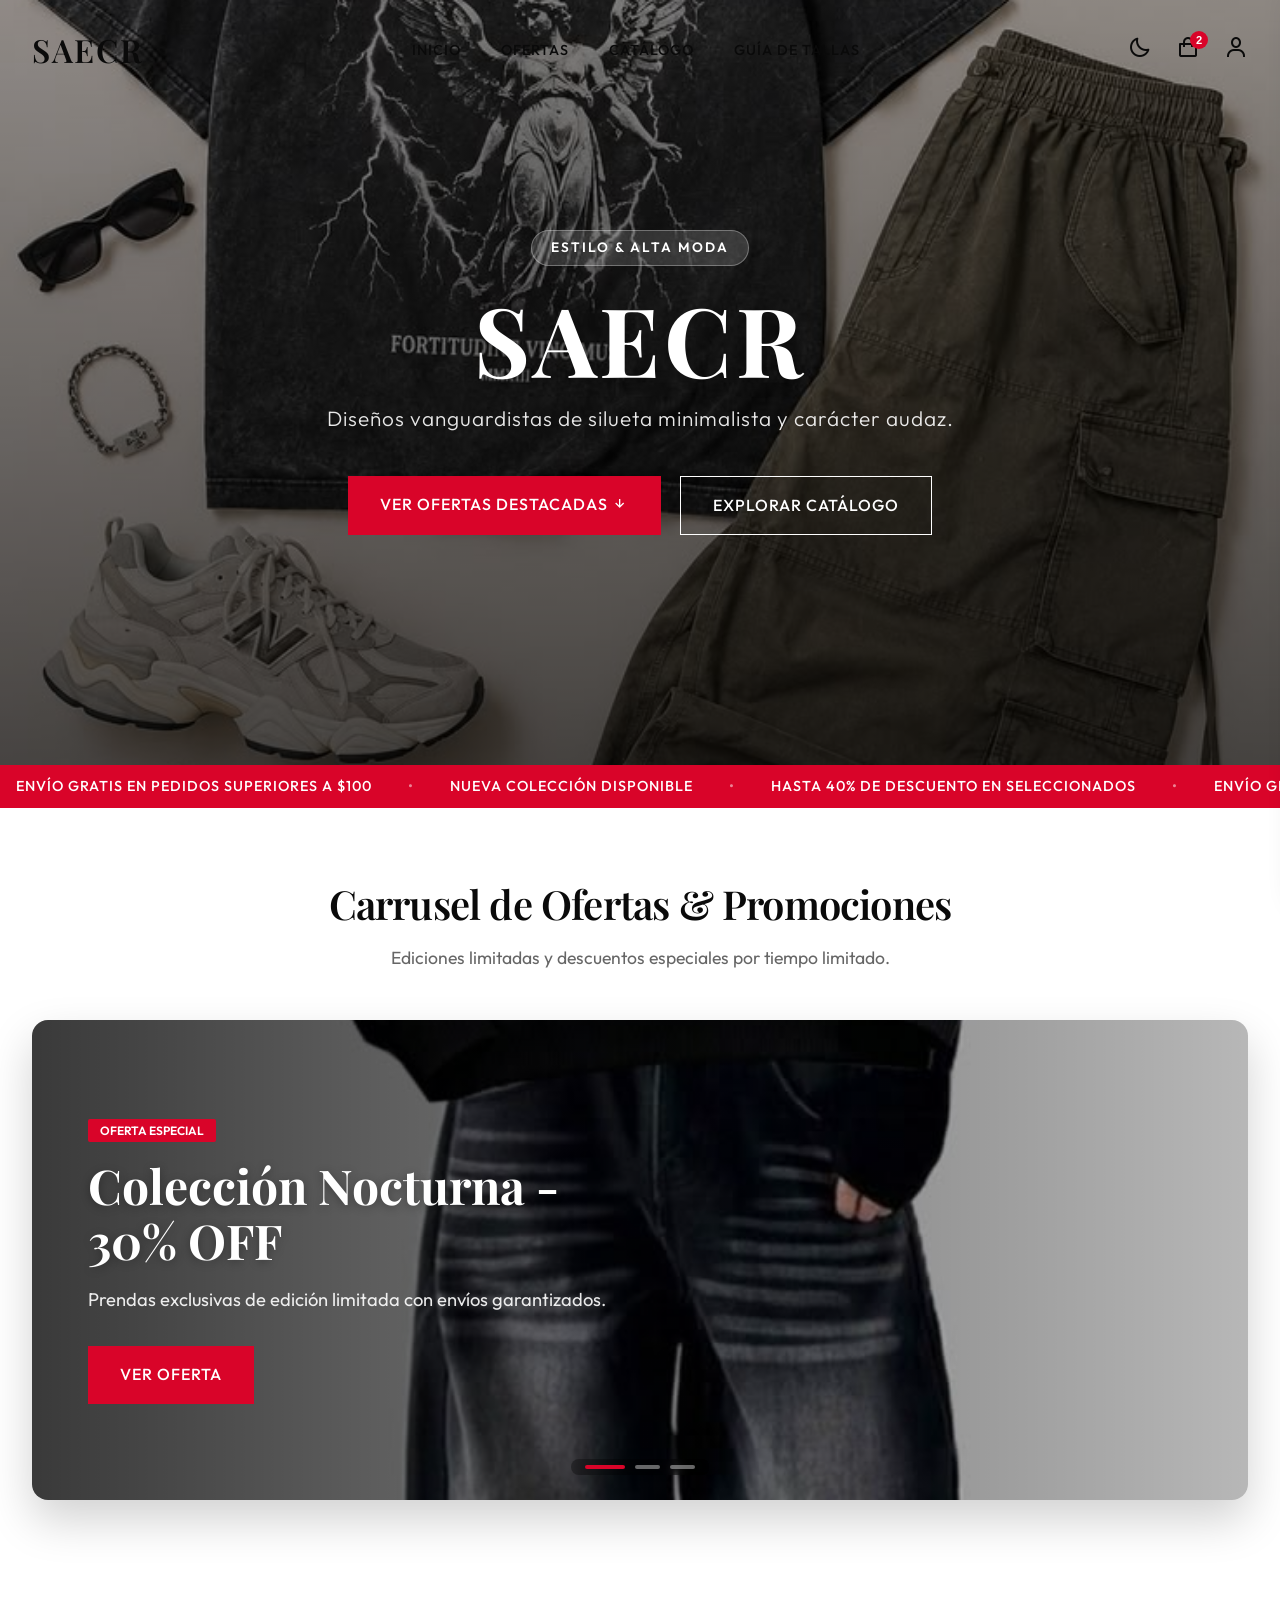
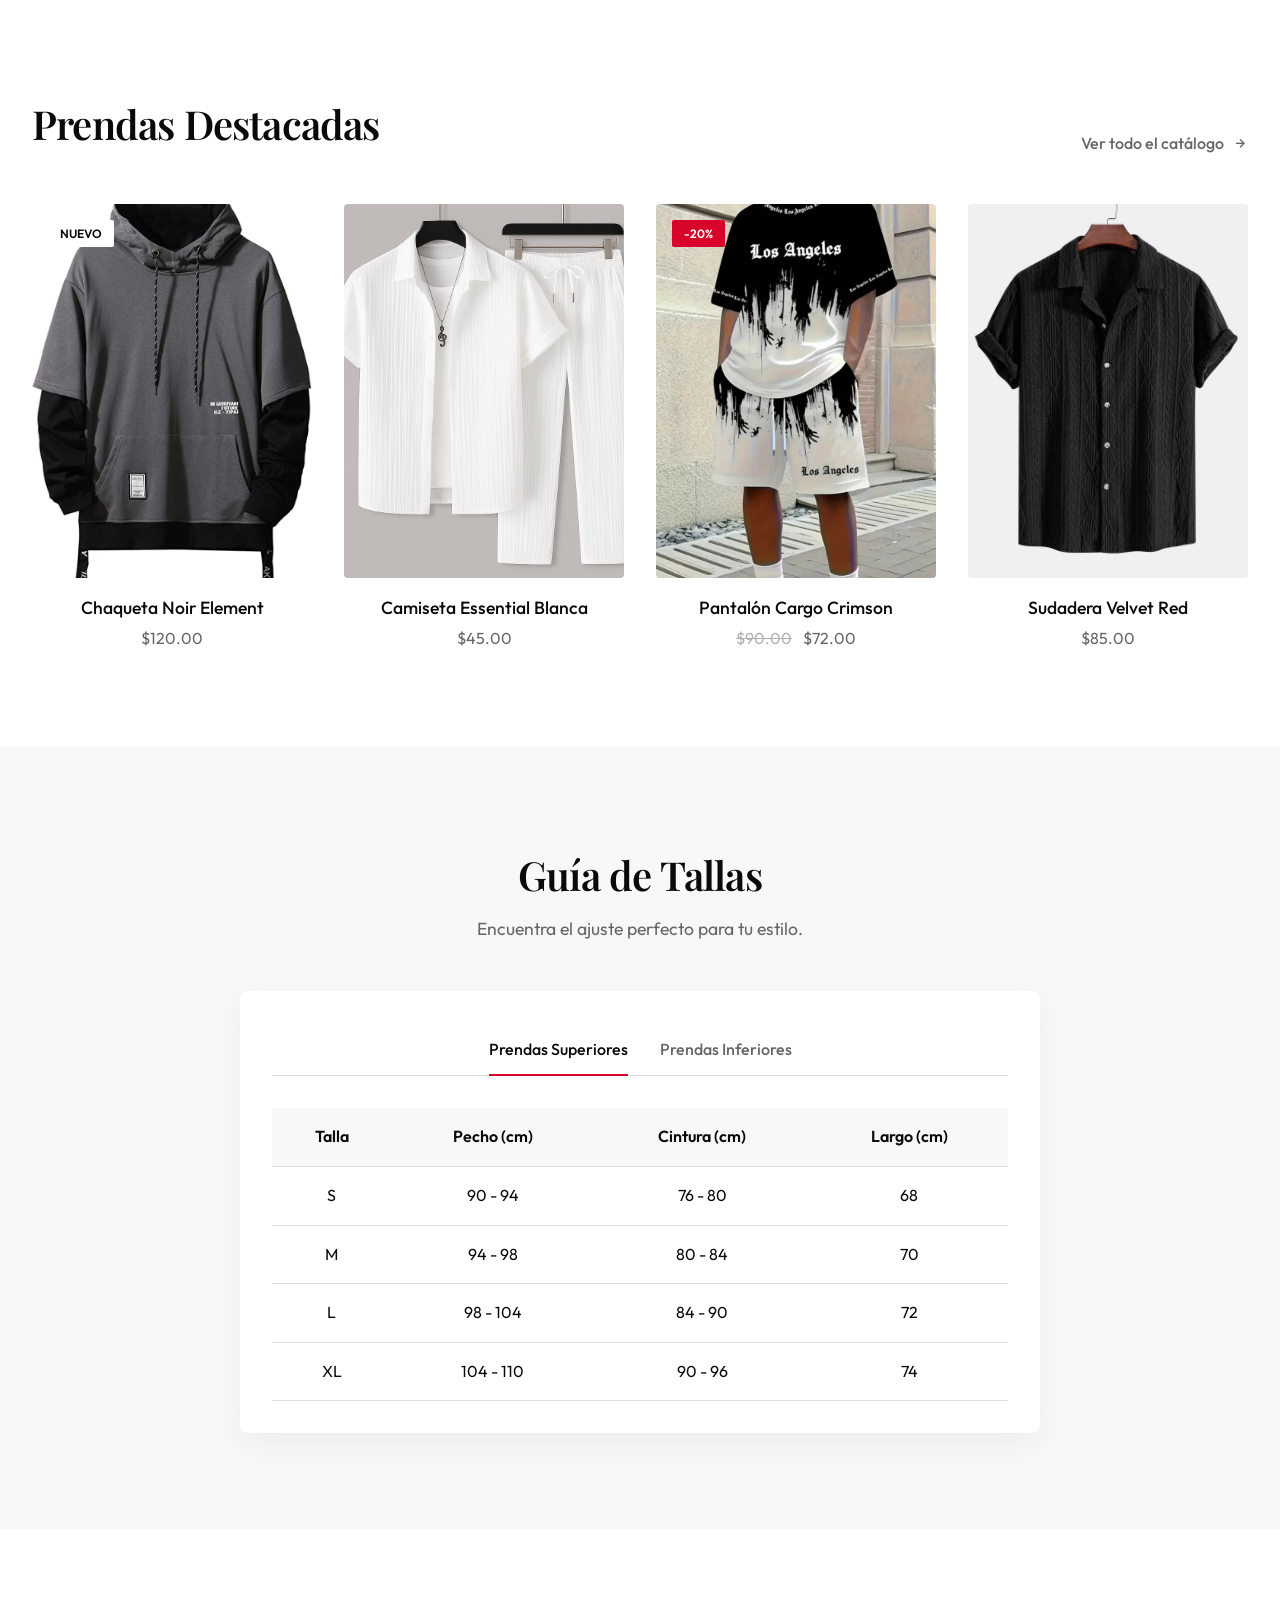
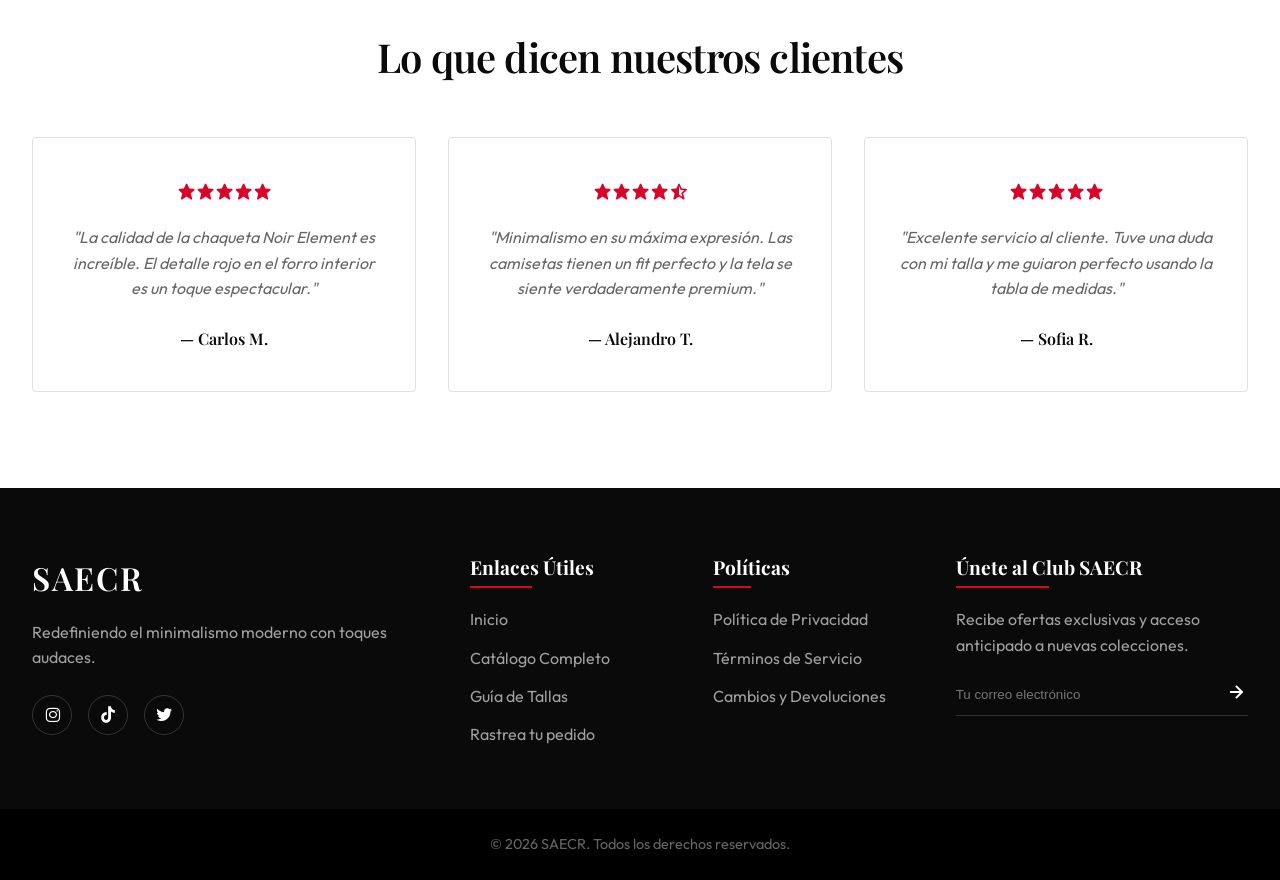
==== index.html @ e9c56025 "Base" ====
<!DOCTYPE html>
<html lang="es">
<head>
    <meta charset="UTF-8">
    <meta name="viewport" content="width=device-width, initial-scale=1.0">
    <title>SAECR | Moda Premium</title>
    <!-- Google Fonts -->
    <link rel="preconnect" href="https://fonts.googleapis.com">
    <link rel="preconnect" href="https://fonts.gstatic.com" crossorigin>
    <link href="https://fonts.googleapis.com/css2?family=Outfit:wght@300;400;500;600&family=Playfair+Display:ital,wght@0,400;0,600;1,400&display=swap" rel="stylesheet">
    <!-- Boxicons for icons -->
    <link href='https://unpkg.com/boxicons@2.1.4/css/boxicons.min.css' rel='stylesheet'>
    <link rel="stylesheet" href="styles.css">
</head>
<body class="light-mode">
    <!-- Navigation -->
    <nav class="navbar" id="navbar">
        <div class="nav-container">
            <a href="#" class="logo">SAECR</a>
            <ul class="nav-links">
                <li><a href="#inicio">Inicio</a></li>
                <li><a href="#ofertas">Ofertas</a></li>
                <li><a href="catalogo.html">Catálogo</a></li>
                <li><a href="tallas.html">Guía de Tallas</a></li>
            </ul>
            <div class="nav-actions">
                <button id="theme-toggle" class="icon-btn" aria-label="Cambiar tema">
                    <i class='bx bx-moon'></i>
                </button>
                <button class="icon-btn cart-toggle-btn" aria-label="Carrito" id="cart-toggle">
                    <i class='bx bx-shopping-bag'></i>
                    <span class="cart-count-badge">2</span>
                </button>
                <a href="perfil.html" class="icon-btn" id="user-btn" title="Mi Cuenta / Iniciar Sesión">
                    <i class='bx bx-user'></i>
                </a>
                <!-- Mobile menu toggle -->
                <button class="icon-btn mobile-toggle" id="mobile-toggle">
                    <i class='bx bx-menu'></i>
                </button>
            </div>
        </div>
    </nav>

    <!-- Mobile Menu Overlay -->
    <div class="mobile-menu" id="mobile-menu">
        <ul class="mobile-links">
            <li><a href="#inicio">Inicio</a></li>
            <li><a href="#ofertas">Ofertas</a></li>
            <li><a href="catalogo.html">Catálogo</a></li>
            <li><a href="tallas.html">Guía de Tallas</a></li>
        </ul>
    </div>

    <!-- Hero Header / Brand Banner -->
    <header id="inicio" class="hero-section hero-banner" style="background-image: url('img/489f96b5937737e738f3c1789f232bcb.jpg');">
        <div class="hero-overlay"></div>
        <div class="hero-content fade-up">
            <span class="hero-badge">ESTILO & ALTA MODA</span>
            <h1 class="hero-title">SAECR</h1>
            <p class="hero-subtitle">Diseños vanguardistas de silueta minimalista y carácter audaz.</p>
            <div class="hero-cta-group">
                <a href="#ofertas" class="btn btn-primary">Ver Ofertas Destacadas <i class='bx bx-down-arrow-alt'></i></a>
                <a href="#catalogo" class="btn btn-outline">Explorar Catálogo</a>
            </div>
        </div>
    </header>

    <!-- Marquee / Offers -->
    <div class="offers-marquee">
        <div class="marquee-content">
            <span>ENVÍO GRATIS EN PEDIDOS SUPERIORES A $100</span>
            <span class="dot">•</span>
            <span>NUEVA COLECCIÓN DISPONIBLE</span>
            <span class="dot">•</span>
            <span>HASTA 40% DE DESCUENTO EN SELECCIONADOS</span>
            <span class="dot">•</span>
            <span>ENVÍO GRATIS EN PEDIDOS SUPERIORES A $100</span>
            <span class="dot">•</span>
            <span>NUEVA COLECCIÓN DISPONIBLE</span>
        </div>
    </div>

    <!-- Offers Carousel Section (Baja de posición) -->
    <section id="ofertas" class="section offers-carousel-section">
        <div class="container">
            <div class="section-header center fade-up-scroll">
                <h2 class="section-title">Carrusel de Ofertas & Promociones</h2>
                <p class="section-subtitle">Ediciones limitadas y descuentos especiales por tiempo limitado.</p>
            </div>
            
            <div class="carousel-wrapper fade-up-scroll">
                <div class="carousel-container">
                    <div class="carousel-slide active" style="background-image: url('img/6410aaca8434f0db8516faca33340e44.jpg');">
                        <div class="carousel-content">
                            <span class="badge badge-sale">OFERTA ESPECIAL</span>
                            <h2 class="slide-title">Colección Nocturna - 30% OFF</h2>
                            <p class="slide-subtitle">Prendas exclusivas de edición limitada con envíos garantizados.</p>
                            <a href="#catalogo" class="btn btn-primary">Ver Oferta</a>
                        </div>
                    </div>
                    <div class="carousel-slide" style="background-image: url('img/ddde149b1134c4387cd174a99b8d2e31.jpg');">
                        <div class="carousel-content">
                            <span class="badge badge-new">TEMPORADA 2026</span>
                            <h2 class="slide-title">Nuevos Lanzamientos Urbanos</h2>
                            <p class="slide-subtitle">Combina estilo y comodidad con nuestros nuevos materiales seleccionados.</p>
                            <a href="#catalogo" class="btn btn-primary">Explorar Ahora</a>
                        </div>
                    </div>
                    <div class="carousel-slide" style="background-image: url('img/bbeba3902ab4b259335b31585e0369e6.jpg');">
                        <div class="carousel-content">
                            <span class="badge badge-sale">HASTA 40% DESCUENTO</span>
                            <h2 class="slide-title">Paquetes & Outfits Completos</h2>
                            <p class="slide-subtitle">Renueva tu armario con promociones exclusivas en la tienda online.</p>
                            <a href="#catalogo" class="btn btn-primary">Obtener Descuento</a>
                        </div>
                    </div>
                <div class="carousel-indicators">
                    <span class="indicator active" data-index="0"></span>
                    <span class="indicator" data-index="1"></span>
                    <span class="indicator" data-index="2"></span>
                </div>
            </div>
        </div>
    </section>

    <!-- Products Section -->
    <section id="catalogo" class="section products-section">
        <div class="container">
            <div class="section-header fade-up-scroll">
                <h2 class="section-title">Prendas Destacadas</h2>
                <a href="catalogo.html" class="view-all">Ver todo el catálogo <i class='bx bx-right-arrow-alt'></i></a>
            </div>
            <div class="product-grid">
                <!-- Product 1 -->
                <div class="product-card fade-up-scroll">
                    <div class="product-image-wrapper">
                        <a href="producto.html"><img src="img/811127fc3b06ed0d25fab4647ac7745e.jpg" alt="Chaqueta Premium" class="product-img main-img"></a>
                        <div class="product-badges">
                            <span class="badge badge-new">Nuevo</span>
                        </div>
                        <button class="add-to-cart-btn"><i class='bx bx-shopping-bag'></i> Agregar</button>
                    </div>
                    <div class="product-info">
                        <h3 class="product-name"><a href="producto.html">Chaqueta Noir Element</a></h3>
                        <p class="product-price">$120.00</p>
                    </div>
                </div>
                <!-- Product 2 -->
                <div class="product-card fade-up-scroll" style="transition-delay: 0.1s;">
                    <div class="product-image-wrapper">
                        <a href="producto.html"><img src="img/92c0b1f370799be083c30d45b7eeafc8.jpg" alt="Camiseta Minimalista" class="product-img main-img"></a>
                        <button class="add-to-cart-btn"><i class='bx bx-shopping-bag'></i> Agregar</button>
                    </div>
                    <div class="product-info">
                        <h3 class="product-name"><a href="producto.html">Camiseta Essential Blanca</a></h3>
                        <p class="product-price">$45.00</p>
                    </div>
                </div>
                <!-- Product 3 Placeholder -->
                <div class="product-card fade-up-scroll" style="transition-delay: 0.2s;">
                    <div class="product-image-wrapper">
                        <a href="producto.html"><img src="img/ae776e731c3643b9effc28e7f2017b68.jpg" alt="Pantalón Cargo Crimson" class="product-img main-img"></a>
                        <div class="product-badges">
                            <span class="badge badge-sale">-20%</span>
                        </div>
                        <button class="add-to-cart-btn"><i class='bx bx-shopping-bag'></i> Agregar</button>
                    </div>
                    <div class="product-info">
                        <h3 class="product-name"><a href="producto.html">Pantalón Cargo Crimson</a></h3>
                        <p class="product-price"><span class="old-price">$90.00</span> $72.00</p>
                    </div>
                </div>
                 <!-- Product 4 Placeholder -->
                 <div class="product-card fade-up-scroll" style="transition-delay: 0.3s;">
                    <div class="product-image-wrapper">
                        <a href="producto.html"><img src="img/bb1aa6fafc914b858361d48c7322bf22.jpg" alt="Sudadera Velvet Red" class="product-img main-img"></a>
                        <button class="add-to-cart-btn"><i class='bx bx-shopping-bag'></i> Agregar</button>
                    </div>
                    <div class="product-info">
                        <h3 class="product-name"><a href="producto.html">Sudadera Velvet Red</a></h3>
                        <p class="product-price">$85.00</p>
                    </div>
                </div>
            </div>
        </div>
    </section>

    <!-- Size Guide Section -->
    <section id="tallas" class="section size-guide-section bg-secondary">
        <div class="container">
            <div class="section-header center fade-up-scroll">
                <h2 class="section-title">Guía de Tallas</h2>
                <p class="section-subtitle">Encuentra el ajuste perfecto para tu estilo.</p>
            </div>
            <div class="size-guide-container fade-up-scroll">
                <div class="size-tabs">
                    <button class="tab-btn active" data-target="superior">Prendas Superiores</button>
                    <button class="tab-btn" data-target="inferior">Prendas Inferiores</button>
                </div>
                <div class="table-responsive">
                    <table class="size-table active" id="superior">
                        <thead>
                            <tr>
                                <th>Talla</th>
                                <th>Pecho (cm)</th>
                                <th>Cintura (cm)</th>
                                <th>Largo (cm)</th>
                            </tr>
                        </thead>
                        <tbody>
                            <tr><td>S</td><td>90 - 94</td><td>76 - 80</td><td>68</td></tr>
                            <tr><td>M</td><td>94 - 98</td><td>80 - 84</td><td>70</td></tr>
                            <tr><td>L</td><td>98 - 104</td><td>84 - 90</td><td>72</td></tr>
                            <tr><td>XL</td><td>104 - 110</td><td>90 - 96</td><td>74</td></tr>
                        </tbody>
                    </table>
                    <table class="size-table" id="inferior">
                        <thead>
                            <tr>
                                <th>Talla</th>
                                <th>Cintura (cm)</th>
                                <th>Cadera (cm)</th>
                                <th>Largo (cm)</th>
                            </tr>
                        </thead>
                        <tbody>
                            <tr><td>38 (S)</td><td>76 - 80</td><td>92 - 96</td><td>102</td></tr>
                            <tr><td>40 (M)</td><td>80 - 84</td><td>96 - 100</td><td>104</td></tr>
                            <tr><td>42 (L)</td><td>84 - 88</td><td>100 - 104</td><td>106</td></tr>
                            <tr><td>44 (XL)</td><td>88 - 92</td><td>104 - 108</td><td>108</td></tr>
                        </tbody>
                    </table>
                </div>
            </div>
        </div>
    </section>

    <!-- Reviews Section -->
    <section class="section reviews-section">
        <div class="container">
            <div class="section-header center fade-up-scroll">
                <h2 class="section-title">Lo que dicen nuestros clientes</h2>
            </div>
            <div class="reviews-grid">
                <div class="review-card fade-up-scroll">
                    <div class="stars">
                        <i class='bx bxs-star'></i><i class='bx bxs-star'></i><i class='bx bxs-star'></i><i class='bx bxs-star'></i><i class='bx bxs-star'></i>
                    </div>
                    <p class="review-text">"La calidad de la chaqueta Noir Element es increíble. El detalle rojo en el forro interior es un toque espectacular."</p>
                    <p class="review-author">— Carlos M.</p>
                </div>
                <div class="review-card fade-up-scroll" style="transition-delay: 0.1s;">
                    <div class="stars">
                        <i class='bx bxs-star'></i><i class='bx bxs-star'></i><i class='bx bxs-star'></i><i class='bx bxs-star'></i><i class='bx bxs-star-half'></i>
                    </div>
                    <p class="review-text">"Minimalismo en su máxima expresión. Las camisetas tienen un fit perfecto y la tela se siente verdaderamente premium."</p>
                    <p class="review-author">— Alejandro T.</p>
                </div>
                <div class="review-card fade-up-scroll" style="transition-delay: 0.2s;">
                    <div class="stars">
                        <i class='bx bxs-star'></i><i class='bx bxs-star'></i><i class='bx bxs-star'></i><i class='bx bxs-star'></i><i class='bx bxs-star'></i>
                    </div>
                    <p class="review-text">"Excelente servicio al cliente. Tuve una duda con mi talla y me guiaron perfecto usando la tabla de medidas."</p>
                    <p class="review-author">— Sofia R.</p>
                </div>
            </div>
        </div>
    </section>

    <!-- Footer -->
    <footer class="footer">
        <div class="container footer-grid">
            <div class="footer-brand">
                <h2 class="logo">SAECR</h2>
                <p>Redefiniendo el minimalismo moderno con toques audaces.</p>
                <div class="social-links">
                    <a href="#"><i class='bx bxl-instagram'></i></a>
                    <a href="#"><i class='bx bxl-tiktok'></i></a>
                    <a href="#"><i class='bx bxl-twitter'></i></a>
                </div>
            </div>
            <div class="footer-links">
                <h3>Enlaces Útiles</h3>
                <ul>
                    <li><a href="#inicio">Inicio</a></li>
                    <li><a href="#catalogo">Catálogo Completo</a></li>
                    <li><a href="#tallas">Guía de Tallas</a></li>
                    <li><a href="#">Rastrea tu pedido</a></li>
                </ul>
            </div>
            <div class="footer-links">
                <h3>Políticas</h3>
                <ul>
                    <li><a href="#">Política de Privacidad</a></li>
                    <li><a href="#">Términos de Servicio</a></li>
                    <li><a href="#">Cambios y Devoluciones</a></li>
                </ul>
            </div>
            <div class="footer-newsletter">
                <h3>Únete al Club SAECR</h3>
                <p>Recibe ofertas exclusivas y acceso anticipado a nuevas colecciones.</p>
                <form class="newsletter-form">
                    <input type="email" placeholder="Tu correo electrónico" required>
                    <button type="submit"><i class='bx bx-right-arrow-alt'></i></button>
                </form>
            </div>
        </div>
        <div class="footer-bottom">
            <p>&copy; 2026 SAECR. Todos los derechos reservados.</p>
        </div>
    <!-- Side Shopping Cart Drawer (Carrito de Compras Flotante) -->
    <div class="cart-overlay" id="cart-overlay"></div>
    <aside class="cart-drawer" id="cart-drawer">
        <div class="cart-drawer-header">
            <h3><i class='bx bx-shopping-bag'></i> Mi Carrito (<span id="cart-drawer-count">2</span>)</h3>
            <button class="close-cart-btn" id="close-cart"><i class='bx bx-x'></i></button>
        </div>

        <div class="cart-drawer-items" id="cart-drawer-items">
            <!-- Item 1 -->
            <div class="cart-item">
                <a href="producto.html"><img src="img/811127fc3b06ed0d25fab4647ac7745e.jpg" alt="Chaqueta Noir Element" class="cart-item-img"></a>
                <div class="cart-item-details">
                    <span class="cart-item-category">Colección Urbana</span>
                    <h4 class="cart-item-title"><a href="producto.html">Chaqueta Noir Element</a></h4>
                    <span class="cart-item-meta">Talla: <strong>M</strong> | Color: <strong>Negro Noir</strong></span>
                    <span class="cart-item-meta">Ref: #SAE-811</span>
                    <div class="cart-item-price-row">
                        <span class="cart-item-price">$120.00</span>
                        <div class="cart-item-qty">
                            <button class="item-qty-btn decrease-qty"><i class='bx bx-minus'></i></button>
                            <span class="item-qty">1</span>
                            <button class="item-qty-btn increase-qty"><i class='bx bx-plus'></i></button>
                        </div>
                    </div>
                    <a href="producto.html" class="cart-view-detail-btn"><i class='bx bx-show-alt'></i> Ver detalle completo</a>
                </div>
                <button class="remove-item-btn" title="Eliminar"><i class='bx bx-trash'></i></button>
            </div>

            <!-- Item 2 -->
            <div class="cart-item">
                <a href="producto.html"><img src="img/92c0b1f370799be083c30d45b7eeafc8.jpg" alt="Camiseta Essential Blanca" class="cart-item-img"></a>
                <div class="cart-item-details">
                    <span class="cart-item-category">Básicos SAECR</span>
                    <h4 class="cart-item-title"><a href="producto.html">Camiseta Essential Blanca</a></h4>
                    <span class="cart-item-meta">Talla: <strong>L</strong> | Color: <strong>Blanco Marfil</strong></span>
                    <span class="cart-item-meta">Ref: #SAE-92c</span>
                    <div class="cart-item-price-row">
                        <span class="cart-item-price">$45.00</span>
                        <div class="cart-item-qty">
                            <button class="item-qty-btn decrease-qty"><i class='bx bx-minus'></i></button>
                            <span class="item-qty">1</span>
                            <button class="item-qty-btn increase-qty"><i class='bx bx-plus'></i></button>
                        </div>
                    </div>
                    <a href="producto.html" class="cart-view-detail-btn"><i class='bx bx-show-alt'></i> Ver detalle completo</a>
                </div>
                <button class="remove-item-btn" title="Eliminar"><i class='bx bx-trash'></i></button>
            </div>
        </div>

        <div class="cart-drawer-footer">
            <div class="cart-summary-line">
                <span>Subtotal</span>
                <strong id="cart-subtotal">$165.00</strong>
            </div>
            <div class="cart-summary-line">
                <span>Envío</span>
                <span class="free-shipping-tag">Gratis</span>
            </div>
            <p class="cart-tax-notice">Impuestos calculados en la pantalla de pago.</p>

            <button class="btn btn-primary checkout-btn">Proceder al Pago <i class='bx bx-right-arrow-alt'></i></button>
            <a href="catalogo.html" class="continue-shopping">Continuar Comprando</a>
        </div>
    <!-- Login & Register Modal (Modal de Autenticación) -->
    <div class="modal-overlay" id="auth-modal-overlay"></div>
    <div class="auth-modal" id="auth-modal">
        <div class="modal-header">
            <h3><i class='bx bx-user-circle'></i> Iniciar Sesión / Registro</h3>
            <button class="modal-close-btn" id="close-auth-modal"><i class='bx bx-x'></i></button>
        </div>
        <div class="modal-body">
            <div class="auth-tabs">
                <button type="button" class="auth-tab-btn active" data-auth-tab="login-form">Iniciar Sesión</button>
                <button type="button" class="auth-tab-btn" data-auth-tab="register-form">Crear Cuenta</button>
            </div>

            <!-- Login Form -->
            <div class="auth-tab-pane active" id="login-form">
                <button type="button" class="btn btn-google" id="google-login-btn">
                    <img src="https://upload.wikimedia.org/wikipedia/commons/5/53/Google_%22G%22_Logo.svg" alt="Google logo">
                    Continuar con Google
                </button>
                <div class="auth-divider"><span>o con tu correo</span></div>
                <form class="auth-form" id="login-form-element">
                    <div class="input-group">
                        <label>Correo Electrónico</label>
                        <input type="email" placeholder="ejemplo@correo.com" required>
                    </div>
                    <div class="input-group">
                        <label>Contraseña</label>
                        <input type="password" placeholder="Tu contraseña" required>
                    </div>
                    <button type="submit" class="btn btn-primary auth-submit-btn">Ingresar a mi Cuenta</button>
                </form>
            </div>

            <!-- Register Form -->
            <div class="auth-tab-pane" id="register-form">
                <button type="button" class="btn btn-google" id="google-register-btn">
                    <img src="https://upload.wikimedia.org/wikipedia/commons/5/53/Google_%22G%22_Logo.svg" alt="Google logo">
                    Registrarse con Google
                </button>
                <div class="auth-divider"><span>o completa tus datos</span></div>
                <form class="auth-form" id="register-form-element">
                    <div class="input-group">
                        <label>Nombre Completo</label>
                        <input type="text" placeholder="Tu nombre y apellido" required>
                    </div>
                    <div class="input-group">
                        <label>Correo Electrónico</label>
                        <input type="email" placeholder="ejemplo@correo.com" required>
                    </div>
                    <div class="input-group">
                        <label>Contraseña</label>
                        <input type="password" placeholder="Mínimo 8 caracteres" required>
                    </div>
                    <button type="submit" class="btn btn-primary auth-submit-btn">Crear mi Cuenta</button>
                </form>
            </div>
        </div>
    </div>

    <script src="script.js"></script>
</body>
</html>
---- styles.css ----
/* Base & Variables */
:root {
    --font-primary: 'Outfit', sans-serif;
    --font-secondary: 'Playfair Display', serif;

    /* Light Mode */
    --bg-color: #ffffff;
    --bg-secondary: #f8f8f8;
    --text-color: #0a0a0a;
    --text-muted: #666666;
    --primary-color: #d90429;
    /* Elegant Red */
    --primary-hover: #ef233c;
    --border-color: #e0e0e0;
    --card-bg: #ffffff;

    --transition-slow: all 0.5s cubic-bezier(0.25, 0.8, 0.25, 1);
    --transition-fast: all 0.3s ease;
}

body.dark-mode {
    --bg-color: #0a0a0a;
    --bg-secondary: #141414;
    --text-color: #ffffff;
    --text-muted: #a0a0a0;
    --primary-color: #ef233c;
    --primary-hover: #d90429;
    --border-color: #333333;
    --card-bg: #111111;
}

* {
    margin: 0;
    padding: 0;
    box-sizing: border-box;
}

html {
    scroll-behavior: smooth;
}

/* Custom Sleek & Modern Scrollbar */
::-webkit-scrollbar {
    width: 8px;
    height: 8px;
}

::-webkit-scrollbar-track {
    background: var(--bg-color);
}

::-webkit-scrollbar-thumb {
    background: var(--border-color);
    border-radius: 10px;
    border: 2px solid var(--bg-color);
    transition: background 0.3s ease;
}

::-webkit-scrollbar-thumb:hover {
    background: var(--primary-color);
}

/* Firefox Scrollbar Styling */
* {
    scrollbar-width: thin;
    scrollbar-color: var(--border-color) var(--bg-color);
}

body {
    font-family: var(--font-primary);
    background-color: var(--bg-color);
    color: var(--text-color);
    line-height: 1.6;
    transition: background-color 0.4s ease, color 0.4s ease;
    overflow-x: hidden;
}

a {
    text-decoration: none;
    color: inherit;
    transition: var(--transition-fast);
}

ul {
    list-style: none;
}

.container {
    max-width: 1280px;
    margin: 0 auto;
    padding: 0 2rem;
}

.section {
    padding: 6rem 0;
}

.bg-secondary {
    background-color: var(--bg-secondary);
}

.section-header {
    margin-bottom: 3rem;
    display: flex;
    justify-content: space-between;
    align-items: flex-end;
}

.section-header.center {
    justify-content: center;
    align-items: center;
    text-align: center;
    flex-direction: column;
}

.section-title {
    font-family: var(--font-secondary);
    font-size: 2.5rem;
    font-weight: 600;
    letter-spacing: -0.02em;
}

.section-subtitle {
    color: var(--text-muted);
    margin-top: 0.5rem;
    font-size: 1.1rem;
}

.view-all {
    font-weight: 500;
    display: flex;
    align-items: center;
    gap: 0.5rem;
    color: var(--text-muted);
}

.view-all:hover {
    color: var(--primary-color);
}

/* Buttons */
.btn {
    display: inline-block;
    padding: 1rem 2rem;
    font-size: 1rem;
    font-weight: 500;
    text-transform: uppercase;
    letter-spacing: 1px;
    border: none;
    cursor: pointer;
    transition: var(--transition-fast);
}

.btn-primary {
    background-color: var(--primary-color);
    color: #ffffff;
}

.btn-primary:hover {
    background-color: var(--primary-hover);
    transform: translateY(-2px);
    box-shadow: 0 10px 20px rgba(217, 4, 41, 0.2);
}

.icon-btn {
    background: transparent;
    border: none;
    color: var(--text-color);
    font-size: 1.5rem;
    cursor: pointer;
    transition: var(--transition-fast);
}

.icon-btn:hover {
    color: var(--primary-color);
}

/* Navigation */
.navbar {
    position: fixed;
    top: 0;
    left: 0;
    width: 100%;
    z-index: 1000;
    padding: 1.5rem 0;
    transition: var(--transition-fast);
    background: transparent;
}

.navbar.scrolled {
    background: rgba(var(--bg-color), 0.9);
    backdrop-filter: blur(10px);
    -webkit-backdrop-filter: blur(10px);
    padding: 1rem 0;
    background-color: var(--bg-color);
    /* Fallback */
    box-shadow: 0 2px 10px rgba(0, 0, 0, 0.05);
}

body.dark-mode .navbar.scrolled {
    box-shadow: 0 2px 10px rgba(0, 0, 0, 0.5);
}

.nav-container {
    max-width: 1400px;
    margin: 0 auto;
    padding: 0 2rem;
    display: flex;
    justify-content: space-between;
    align-items: center;
}

.logo {
    font-family: var(--font-secondary);
    font-size: 2rem;
    font-weight: 600;
    letter-spacing: 2px;
}

.nav-links {
    display: flex;
    gap: 2.5rem;
}

.nav-links a {
    font-weight: 500;
    text-transform: uppercase;
    letter-spacing: 1px;
    font-size: 0.9rem;
    position: relative;
}

.nav-links a::after {
    content: '';
    position: absolute;
    bottom: -5px;
    left: 0;
    width: 0;
    height: 2px;
    background-color: var(--primary-color);
    transition: var(--transition-fast);
}

.nav-links a:hover::after {
    width: 100%;
}

.nav-actions {
    display: flex;
    gap: 1.5rem;
    align-items: center;
}

.mobile-toggle {
    display: none;
}

.mobile-menu {
    position: fixed;
    top: 0;
    left: 0;
    width: 100%;
    height: 100vh;
    background-color: var(--bg-color);
    z-index: 999;
    display: flex;
    align-items: center;
    justify-content: center;
    opacity: 0;
    visibility: hidden;
    transition: var(--transition-fast);
}

.mobile-menu.active {
    opacity: 1;
    visibility: visible;
}

.mobile-links {
    text-align: center;
    display: flex;
    flex-direction: column;
    gap: 2rem;
}

.mobile-links a {
    font-family: var(--font-secondary);
    font-size: 2rem;
}

/* Hero Header / Brand Banner */
.hero-section {
    position: relative;
    height: 85vh;
    min-height: 550px;
    overflow: hidden;
    background-size: cover;
    background-position: center;
    display: flex;
    align-items: center;
    justify-content: center;
}

.hero-overlay {
    position: absolute;
    inset: 0;
    background: linear-gradient(180deg, rgba(0, 0, 0, 0.4) 0%, rgba(0, 0, 0, 0.7) 100%);
}

.hero-content {
    position: relative;
    z-index: 2;
    text-align: center;
    color: #ffffff;
    max-width: 850px;
    padding: 0 2rem;
}

.hero-badge {
    display: inline-block;
    padding: 0.4rem 1.2rem;
    font-size: 0.85rem;
    font-weight: 600;
    letter-spacing: 2px;
    background: rgba(255, 255, 255, 0.15);
    backdrop-filter: blur(8px);
    border: 1px solid rgba(255, 255, 255, 0.3);
    border-radius: 30px;
    margin-bottom: 1.5rem;
    color: #ffffff;
}

.hero-title {
    font-family: var(--font-secondary);
    font-size: 6rem;
    line-height: 1;
    letter-spacing: 4px;
    margin-bottom: 1rem;
    text-shadow: 0 4px 15px rgba(0, 0, 0, 0.4);
}

.hero-subtitle {
    font-size: 1.3rem;
    margin-bottom: 2.5rem;
    font-weight: 300;
    letter-spacing: 1px;
    color: rgba(255, 255, 255, 0.9);
}

.hero-cta-group {
    display: flex;
    gap: 1.2rem;
    justify-content: center;
    flex-wrap: wrap;
}

.btn-outline {
    background: transparent;
    border: 1px solid #ffffff;
    color: #ffffff;
}

.btn-outline:hover {
    background: #ffffff;
    color: #000000;
    transform: translateY(-2px);
}

/* Offers Carousel Section */
.offers-carousel-section {
    padding: 4rem 0 6rem 0;
}

.carousel-wrapper {
    position: relative;
    height: 480px;
    border-radius: 16px;
    overflow: hidden;
    box-shadow: 0 20px 45px rgba(0, 0, 0, 0.18);
    user-select: none;
    -webkit-user-select: none;
}

.carousel-container {
    width: 100%;
    height: 100%;
    position: relative;
}

.carousel-slide {
    position: absolute;
    top: 0;
    left: 0;
    width: 100%;
    height: 100%;
    background-size: cover;
    background-position: center;
    opacity: 0;
    transition: opacity 0.8s cubic-bezier(0.4, 0, 0.2, 1), transform 0.8s cubic-bezier(0.4, 0, 0.2, 1);
    transform: scale(1.03);
    display: flex;
    align-items: center;
    justify-content: center;
}

.carousel-slide::before {
    content: '';
    position: absolute;
    inset: 0;
    background: linear-gradient(90deg, rgba(0, 0, 0, 0.75) 0%, rgba(0, 0, 0, 0.2) 100%);
}

.carousel-slide.active {
    opacity: 1;
    z-index: 1;
    transform: scale(1);
}

.carousel-content {
    position: relative;
    z-index: 2;
    text-align: left;
    color: #ffffff;
    max-width: 650px;
    padding: 0 3.5rem;
    margin-right: auto;
}

.slide-title {
    font-family: var(--font-secondary);
    font-size: 3rem;
    line-height: 1.15;
    margin: 1rem 0;
    text-shadow: 0 2px 10px rgba(0, 0, 0, 0.3);
}

.slide-subtitle {
    font-size: 1.15rem;
    margin-bottom: 2rem;
    color: rgba(255, 255, 255, 0.9);
}

.carousel-indicators {
    position: absolute;
    bottom: 25px;
    left: 50%;
    transform: translateX(-50%);
    z-index: 3;
    display: flex;
    gap: 10px;
    background: rgba(0, 0, 0, 0.3);
    padding: 6px 14px;
    border-radius: 20px;
    backdrop-filter: blur(5px);
}

.indicator {
    width: 25px;
    height: 4px;
    background: rgba(255, 255, 255, 0.4);
    border-radius: 2px;
    cursor: pointer;
    transition: var(--transition-fast);
}

.indicator.active {
    background: var(--primary-color);
    width: 40px;
}

/* Marquee */
.offers-marquee {
    background-color: var(--primary-color);
    color: white;
    padding: 10px 0;
    overflow: hidden;
    white-space: nowrap;
    position: relative;
    font-size: 0.9rem;
    font-weight: 500;
    letter-spacing: 1px;
}

.marquee-content {
    display: inline-block;
    animation: marquee 20s linear infinite;
}

.marquee-content span {
    margin: 0 1rem;
}

.marquee-content .dot {
    opacity: 0.5;
}

@keyframes marquee {
    0% {
        transform: translateX(0);
    }

    100% {
        transform: translateX(-50%);
    }
}

/* Products Section */
.order-card-actions {
    display: flex;
    gap: 0.6rem;
    align-items: center;
    flex-wrap: wrap;
}

/* Expandable Order Tracking Box */
.order-tracking-box {
    background: var(--bg-secondary);
    border-top: 1px solid var(--border-color);
    padding: 1.5rem;
    display: none;
}

.order-tracking-box.open {
    display: block;
}

.tracking-header {
    display: flex;
    justify-content: space-between;
    align-items: center;
    font-size: 0.9rem;
    margin-bottom: 1.8rem;
    padding-bottom: 0.8rem;
    border-bottom: 1px dashed var(--border-color);
    flex-wrap: wrap;
    gap: 0.5rem;
}

.tracking-header strong {
    color: var(--primary-color);
}

.courier-ref {
    color: var(--text-muted);
}

/* Stepper Bar */
.tracking-stepper {
    display: flex;
    justify-content: space-between;
    position: relative;
    gap: 1rem;
}

.tracking-stepper::before {
    content: '';
    position: absolute;
    top: 20px;
    left: 40px;
    right: 40px;
    height: 3px;
    background: var(--border-color);
    z-index: 1;
}

.step {
    position: relative;
    z-index: 2;
    display: flex;
    flex-direction: column;
    align-items: center;
    flex: 1;
    text-align: center;
}

.step-icon {
    width: 42px;
    height: 42px;
    border-radius: 50%;
    background: var(--bg-color);
    border: 2px solid var(--border-color);
    color: var(--text-muted);
    display: flex;
    align-items: center;
    justify-content: center;
    font-size: 1.2rem;
    margin-bottom: 0.6rem;
    transition: var(--transition-fast);
}

.step.completed .step-icon {
    background: #2b9348;
    border-color: #2b9348;
    color: white;
}

.step.active .step-icon {
    background: var(--primary-color);
    border-color: var(--primary-color);
    color: white;
    box-shadow: 0 0 0 5px rgba(217, 4, 41, 0.2);
}

.step-label strong {
    display: block;
    font-size: 0.88rem;
    line-height: 1.2;
}

.step-label small {
    font-size: 0.78rem;
    color: var(--text-muted);
}

/* Receipt Details Modal */
.receipt-modal {
    position: fixed;
    top: 50%;
    left: 50%;
    transform: translate(-50%, -45%) scale(0.95);
    width: 92%;
    max-width: 650px;
    background: var(--bg-color);
    color: var(--text-color);
    border: 1px solid var(--border-color);
    border-radius: 14px;
    z-index: 1007;
    box-shadow: 0 25px 50px rgba(0,0,0,0.3);
    opacity: 0;
    visibility: hidden;
    transition: all 0.3s cubic-bezier(0.25, 0.8, 0.25, 1);
    max-height: 90vh;
    display: flex;
    flex-direction: column;
}

.receipt-modal.open {
    opacity: 1;
    visibility: visible;
    transform: translate(-50%, -50%) scale(1);
}

.receipt-modal-header {
    padding: 1.4rem 1.8rem;
    border-bottom: 1px solid var(--border-color);
    display: flex;
    justify-content: space-between;
    align-items: center;
}

.receipt-modal-header h3 {
    font-family: var(--font-secondary);
    font-size: 1.3rem;
}

.receipt-modal-header span {
    font-size: 0.8rem;
    color: var(--text-muted);
}

.receipt-modal-body {
    padding: 1.8rem;
    overflow-y: auto;
    flex: 1;
    display: flex;
    flex-direction: column;
    gap: 1.5rem;
}

.receipt-grid-two {
    display: grid;
    grid-template-columns: repeat(2, 1fr);
    gap: 1.2rem;
}

@media (max-width: 650px) {
    .receipt-grid-two {
        grid-template-columns: 1fr;
    }
}

.receipt-card-info {
    background: var(--bg-secondary);
    border: 1px solid var(--border-color);
    border-radius: 10px;
    padding: 1.2rem;
    display: flex;
    flex-direction: column;
    gap: 0.8rem;
}

.receipt-card-header {
    display: flex;
    align-items: center;
    gap: 0.8rem;
    padding-bottom: 0.6rem;
    border-bottom: 1px dashed var(--border-color);
}

.receipt-card-header .icon-box {
    width: 36px;
    height: 36px;
    border-radius: 8px;
    background: rgba(217, 4, 41, 0.1);
    color: var(--primary-color);
    display: flex;
    align-items: center;
    justify-content: center;
    font-size: 1.2rem;
    flex-shrink: 0;
}

.receipt-card-header strong {
    display: block;
    font-size: 0.92rem;
    line-height: 1.2;
}

.receipt-card-header small {
    font-size: 0.75rem;
    color: var(--text-muted);
}

.receipt-card-details {
    font-size: 0.86rem;
    line-height: 1.5;
    color: var(--text-color);
    display: flex;
    flex-direction: column;
    gap: 0.3rem;
}

.receipt-card-details p {
    margin: 0;
}

.user-name, .payment-method-name {
    font-weight: 600;
    color: var(--text-color);
    display: flex;
    align-items: center;
    gap: 0.4rem;
}

.visa-icon {
    font-size: 1.3rem;
    color: #1a1f71;
}

.txn-ref code {
    background: rgba(0,0,0,0.15);
    padding: 0.15rem 0.4rem;
    border-radius: 4px;
    font-size: 0.78rem;
}

.pay-status-pill {
    font-size: 0.75rem;
    font-weight: 600;
    padding: 0.25rem 0.6rem;
    border-radius: 12px;
    width: fit-content;
    margin-top: 0.4rem;
    display: inline-flex;
    align-items: center;
    gap: 0.3rem;
}

.pay-status-pill.paid {
    background: rgba(43, 147, 72, 0.15);
    color: #2b9348;
    border: 1px solid rgba(43, 147, 72, 0.3);
}

.tracking-code-pill {
    font-family: monospace;
    background: var(--card-bg);
    border: 1px solid var(--border-color);
    padding: 0.2rem 0.5rem;
    border-radius: 5px;
    font-weight: 600;
    font-size: 0.8rem;
    color: var(--primary-color);
    display: inline-flex;
    align-items: center;
    gap: 0.3rem;
}

.est-delivery-badge {
    margin-top: 0.3rem !important;
    font-size: 0.82rem;
    color: var(--text-color);
    display: flex;
    align-items: center;
    gap: 0.4rem;
}

.receipt-subtitle {
    font-size: 1.05rem;
    font-family: var(--font-secondary);
    display: flex;
    align-items: center;
    gap: 0.5rem;
}

.receipt-items-list {
    display: flex;
    flex-direction: column;
    gap: 1rem;
}

.receipt-item-row {
    display: flex;
    align-items: center;
    gap: 1.2rem;
    padding-bottom: 1rem;
    border-bottom: 1px solid var(--border-color);
}

.receipt-item-img {
    width: 65px;
    height: 85px;
    object-fit: cover;
    border-radius: 6px;
}

.receipt-item-meta {
    flex: 1;
    display: flex;
    flex-direction: column;
    gap: 0.2rem;
}

.receipt-item-meta strong {
    font-size: 0.95rem;
}

.receipt-item-meta span {
    font-size: 0.8rem;
    color: var(--text-muted);
}

.receipt-item-price {
    text-align: right;
    display: flex;
    flex-direction: column;
}

.receipt-item-price strong {
    font-size: 1.1rem;
}

.discount-tag {
    font-size: 0.75rem;
    color: var(--primary-color);
    font-weight: 600;
}

.receipt-summary-box {
    background: var(--bg-secondary);
    border: 1px solid var(--border-color);
    border-radius: 8px;
    padding: 1.2rem;
    display: flex;
    flex-direction: column;
    gap: 0.6rem;
}

.receipt-line {
    display: flex;
    justify-content: space-between;
    font-size: 0.9rem;
}

.receipt-line.total-line {
    border-top: 1px solid var(--border-color);
    padding-top: 0.6rem;
    font-size: 1.1rem;
    font-weight: 600;
}

.receipt-modal-footer {
    padding: 1.2rem 1.8rem;
    border-top: 1px solid var(--border-color);
    display: flex;
    justify-content: space-between;
    align-items: center;
}

.product-grid {
    display: grid;
    grid-template-columns: repeat(auto-fill, minmax(280px, 1fr));
    gap: 2rem;
}

.product-card {
    group: product;
}

.product-image-wrapper {
    position: relative;
    aspect-ratio: 3/4;
    overflow: hidden;
    background-color: var(--bg-secondary);
    margin-bottom: 1rem;
    border-radius: 4px;
}

.product-img {
    width: 100%;
    height: 100%;
    object-fit: cover;
    transition: var(--transition-slow);
}

.placeholder-img {
    display: flex;
    align-items: center;
    justify-content: center;
    background: linear-gradient(45deg, var(--bg-secondary), var(--border-color));
}

.placeholder-content {
    font-family: var(--font-secondary);
    font-size: 2rem;
    color: var(--text-muted);
    opacity: 0.3;
}

.product-card:hover .product-img {
    transform: scale(1.05);
}

.product-badges {
    position: absolute;
    top: 1rem;
    left: 1rem;
    display: flex;
    flex-direction: column;
    gap: 0.5rem;
}

.badge {
    padding: 0.25rem 0.75rem;
    font-size: 0.75rem;
    font-weight: 600;
    text-transform: uppercase;
    background: var(--bg-color);
    color: var(--text-color);
    border-radius: 2px;
}

.badge-sale {
    background: var(--primary-color);
    color: white;
}

.badge-preorder {
    background: var(--text-color);
    color: var(--bg-color);
    display: inline-flex;
    align-items: center;
    gap: 0.3rem;
    border-radius: 0;
    font-weight: 600;
    letter-spacing: 0.5px;
}

/* Pre-Order Notice Box */
.preorder-notice-box {
    background: var(--bg-secondary);
    border: 1px solid var(--border-color);
    border-left: 4px solid var(--text-color);
    border-radius: 0;
    padding: 1.25rem 1.5rem;
    margin: 1.5rem 0;
}

.preorder-notice-header {
    display: flex;
    align-items: center;
    gap: 0.5rem;
    color: var(--text-color);
    font-size: 0.95rem;
    margin-bottom: 0.4rem;
    text-transform: uppercase;
    letter-spacing: 0.5px;
}

.preorder-notice-box p {
    font-size: 0.9rem;
    color: var(--text-muted);
    line-height: 1.6;
}

/* Pre-Order Button (Theme-Adaptive & Sharp Edges) */
.btn-preorder {
    background: var(--text-color);
    color: var(--bg-color);
    border: 1px solid var(--text-color);
    padding: 1rem 1.5rem;
    font-family: var(--font-primary);
    font-weight: 600;
    font-size: 0.9rem;
    text-transform: uppercase;
    letter-spacing: 1px;
    border-radius: 0;
    cursor: pointer;
    display: inline-flex;
    align-items: center;
    justify-content: center;
    gap: 0.6rem;
    transition: var(--transition-fast);
}

.btn-preorder:hover {
    background: var(--bg-color);
    color: var(--text-color);
    border-color: var(--text-color);
}

.add-to-cart-btn {
    position: absolute;
    bottom: -50px;
    left: 0;
    width: 100%;
    padding: 1rem;
    background: var(--text-color);
    color: var(--bg-color);
    border: none;
    font-family: var(--font-primary);
    font-weight: 500;
    text-transform: uppercase;
    cursor: pointer;
    transition: var(--transition-fast);
    display: flex;
    align-items: center;
    justify-content: center;
    gap: 0.5rem;
}

.product-image-wrapper:hover .add-to-cart-btn {
    bottom: 0;
}

.add-to-cart-btn:hover {
    background: var(--primary-color);
    color: white;
}

.product-info {
    text-align: center;
}

.product-name {
    font-size: 1.1rem;
    font-weight: 500;
    margin-bottom: 0.25rem;
}

.product-price {
    color: var(--text-muted);
}

.old-price {
    text-decoration: line-through;
    opacity: 0.5;
    margin-right: 0.5rem;
}

/* Size Guide */
.size-guide-container {
    max-width: 800px;
    margin: 0 auto;
    background: var(--bg-color);
    padding: 2rem;
    border-radius: 8px;
    box-shadow: 0 10px 30px rgba(0, 0, 0, 0.05);
}

body.dark-mode .size-guide-container {
    box-shadow: 0 10px 30px rgba(0, 0, 0, 0.5);
}

.size-tabs {
    display: flex;
    justify-content: center;
    gap: 2rem;
    margin-bottom: 2rem;
    border-bottom: 1px solid var(--border-color);
}

.tab-btn {
    background: none;
    border: none;
    padding: 1rem 0;
    font-family: var(--font-primary);
    font-size: 1rem;
    font-weight: 500;
    color: var(--text-muted);
    cursor: pointer;
    position: relative;
    transition: var(--transition-fast);
}

.tab-btn.active {
    color: var(--text-color);
}

.tab-btn::after {
    content: '';
    position: absolute;
    bottom: -1px;
    left: 0;
    width: 0;
    height: 2px;
    background: var(--primary-color);
    transition: var(--transition-fast);
}

.tab-btn.active::after {
    width: 100%;
}

.table-responsive {
    overflow-x: auto;
}

.size-table {
    width: 100%;
    border-collapse: collapse;
    display: none;
}

.size-table.active {
    display: table;
    animation: fadeIn 0.5s ease forwards;
}

.size-table th,
.size-table td {
    padding: 1rem;
    text-align: center;
    border-bottom: 1px solid var(--border-color);
}

.size-table th {
    font-weight: 600;
    color: var(--text-color);
    background: var(--bg-secondary);
}

/* Reviews */
.reviews-grid {
    display: grid;
    grid-template-columns: repeat(auto-fit, minmax(300px, 1fr));
    gap: 2rem;
}

.review-card {
    background: var(--card-bg);
    padding: 2.5rem 2rem;
    border: 1px solid var(--border-color);
    border-radius: 4px;
    text-align: center;
    transition: var(--transition-fast);
}

.review-card:hover {
    transform: translateY(-5px);
    box-shadow: 0 10px 30px rgba(0, 0, 0, 0.05);
    border-color: var(--primary-color);
}

.stars {
    color: var(--primary-color);
    margin-bottom: 1rem;
    font-size: 1.2rem;
}

.review-text {
    font-style: italic;
    margin-bottom: 1.5rem;
    color: var(--text-muted);
}

.review-author {
    font-family: var(--font-secondary);
    font-weight: 600;
}

/* Footer */
.footer {
    background: #0a0a0a;
    color: #ffffff;
    padding: 4rem 0 0 0;
}

.footer-grid {
    display: grid;
    grid-template-columns: 2fr 1fr 1fr 1.5fr;
    gap: 3rem;
    margin-bottom: 3rem;
}

.footer h3 {
    font-family: var(--font-secondary);
    font-size: 1.2rem;
    margin-bottom: 1.5rem;
    position: relative;
    display: inline-block;
}

.footer h3::after {
    content: '';
    position: absolute;
    bottom: -5px;
    left: 0;
    width: 50%;
    height: 2px;
    background: var(--primary-color);
}

.footer-brand p {
    color: #a0a0a0;
    margin: 1rem 0 1.5rem 0;
}

.social-links {
    display: flex;
    gap: 1rem;
}

.social-links a {
    width: 40px;
    height: 40px;
    border: 1px solid #333333;
    border-radius: 50%;
    display: flex;
    align-items: center;
    justify-content: center;
    font-size: 1.2rem;
    transition: var(--transition-fast);
}

.social-links a:hover {
    background: var(--primary-color);
    border-color: var(--primary-color);
    transform: translateY(-3px);
}

.footer-links ul li {
    margin-bottom: 0.8rem;
}

.footer-links a {
    color: #a0a0a0;
}

.footer-links a:hover {
    color: var(--primary-color);
    padding-left: 5px;
}

.footer-newsletter p {
    color: #a0a0a0;
    margin-bottom: 1rem;
}

.newsletter-form {
    display: flex;
    border-bottom: 1px solid #333;
}

.newsletter-form input {
    flex: 1;
    background: transparent;
    border: none;
    color: white;
    padding: 0.8rem 0;
    outline: none;
}

.newsletter-form button {
    background: transparent;
    border: none;
    color: white;
    font-size: 1.5rem;
    cursor: pointer;
    transition: var(--transition-fast);
}

.newsletter-form button:hover {
    color: var(--primary-color);
}

.footer-bottom {
    background: #000000;
    text-align: center;
    padding: 1.5rem 0;
    color: #666;
    font-size: 0.9rem;
}

/* Animations */
.fade-up {
    opacity: 0;
    transform: translateY(30px);
    animation: fadeUp 1s ease forwards;
}

.fade-up-scroll {
    opacity: 0;
    transform: translateY(30px);
    transition: opacity 0.8s ease, transform 0.8s ease;
}

.fade-up-scroll.visible {
    opacity: 1;
    transform: translateY(0);
}

@keyframes fadeUp {
    to {
        opacity: 1;
        transform: translateY(0);
    }
}

@keyframes fadeIn {
    from {
        opacity: 0;
    }

    to {
        opacity: 1;
    }
}

/* Catalog Page Styles */
.catalog-header-banner {
    padding: 8rem 0 2.5rem 0;
    background: var(--bg-secondary);
    border-bottom: 1px solid var(--border-color);
    text-align: center;
}

.catalog-header-title {
    font-family: var(--font-secondary);
    font-size: 3rem;
    letter-spacing: 2px;
    margin-bottom: 0.5rem;
}

.catalog-header-subtitle {
    color: var(--text-muted);
    font-size: 1.1rem;
    max-width: 600px;
    margin: 0 auto;
}

.catalog-main-section {
    padding-top: 3rem;
}

/* Wide Container for Catalog Layout Side-by-Side */
.container.catalog-layout {
    max-width: 1750px;
    margin: 0 auto;
    padding: 0 2rem;
    display: grid;
    grid-template-columns: 250px 1fr;
    gap: 2.5rem;
    align-items: start;
}

/* Sidebar Styling */
.catalog-sidebar {
    background: var(--card-bg);
    border: 1px solid var(--border-color);
    border-radius: 12px;
    padding: 1.5rem;
    position: sticky;
    top: 100px;
    box-shadow: 0 4px 20px rgba(0, 0, 0, 0.02);
}

.sidebar-block {
    margin-bottom: 2rem;
}

.sidebar-block:last-child {
    margin-bottom: 0;
}

.sidebar-title {
    font-family: var(--font-secondary);
    font-size: 1.2rem;
    margin-bottom: 1rem;
    padding-bottom: 0.5rem;
    border-bottom: 1px solid var(--border-color);
    letter-spacing: 0.5px;
}

.search-box {
    position: relative;
    width: 100%;
}

.search-box .search-icon {
    position: absolute;
    left: 1rem;
    top: 50%;
    transform: translateY(-50%);
    font-size: 1.2rem;
    color: var(--text-muted);
}

.search-box input {
    width: 100%;
    padding: 0.8rem 0.8rem 0.8rem 2.6rem;
    border: 1px solid var(--border-color);
    border-radius: 8px;
    background: var(--bg-color);
    color: var(--text-color);
    font-family: var(--font-primary);
    font-size: 0.95rem;
    outline: none;
    transition: var(--transition-fast);
}

.search-box input:focus {
    border-color: var(--primary-color);
    box-shadow: 0 0 0 3px rgba(217, 4, 41, 0.15);
}

/* Vertical Category Links */
.category-list {
    display: flex;
    flex-direction: column;
    gap: 0.4rem;
}

.category-link {
    width: 100%;
    display: flex;
    justify-content: space-between;
    align-items: center;
    padding: 0.7rem 1rem;
    background: transparent;
    border: 1px solid transparent;
    border-radius: 8px;
    color: var(--text-muted);
    font-family: var(--font-primary);
    font-size: 0.95rem;
    font-weight: 500;
    cursor: pointer;
    transition: var(--transition-fast);
    text-align: left;
}

.category-link:hover {
    background: var(--bg-secondary);
    color: var(--text-color);
}

.category-link.active {
    background: var(--primary-color);
    color: #ffffff;
    font-weight: 600;
}

.category-count {
    font-size: 0.8rem;
    padding: 0.15rem 0.5rem;
    background: var(--bg-secondary);
    border-radius: 12px;
    color: var(--text-muted);
}

.category-link.active .category-count {
    background: rgba(255, 255, 255, 0.25);
    color: #ffffff;
}

/* Price Range Slider */
.price-range-labels {
    margin-bottom: 0.8rem;
    font-size: 0.95rem;
    color: var(--text-color);
}

.price-filter input[type="range"] {
    width: 100%;
    accent-color: var(--primary-color);
    cursor: pointer;
}

/* Top Control Bar */
.catalog-top-bar {
    display: flex;
    justify-content: space-between;
    align-items: center;
    padding-bottom: 1.5rem;
    margin-bottom: 2rem;
    border-bottom: 1px solid var(--border-color);
}

.product-count {
    color: var(--text-muted);
    font-weight: 500;
    font-size: 0.95rem;
}

.sort-box {
    display: flex;
    align-items: center;
    gap: 0.5rem;
}

.sort-box label {
    font-size: 0.95rem;
    color: var(--text-muted);
    font-weight: 500;
    display: flex;
    align-items: center;
    gap: 0.3rem;
}

.sort-box select {
    padding: 0.6rem 1rem;
    border: 1px solid var(--border-color);
    border-radius: 8px;
    background: var(--bg-color);
    color: var(--text-color);
    font-family: var(--font-primary);
    font-size: 0.9rem;
    outline: none;
    cursor: pointer;
}

/* Catalog 5 Items Per Row Grid */
.catalog-grid-layout {
    display: grid;
    grid-template-columns: repeat(5, 1fr);
    gap: 1.5rem;
}

@media (max-width: 1500px) {
    .catalog-grid-layout {
        grid-template-columns: repeat(4, 1fr);
    }
}

@media (max-width: 1200px) {
    .catalog-grid-layout {
        grid-template-columns: repeat(3, 1fr);
    }
}

@media (max-width: 900px) {
    .catalog-grid-layout {
        grid-template-columns: repeat(2, 1fr);
    }
}

.product-category-tag {
    display: block;
    font-size: 0.75rem;
    text-transform: uppercase;
    letter-spacing: 1px;
    color: var(--primary-color);
    font-weight: 600;
    margin-bottom: 0.2rem;
}

/* No Results Message */
.no-results-msg {
    text-align: center;
    padding: 4rem 1rem;
    color: var(--text-muted);
}

.no-results-msg i {
    font-size: 4rem;
    color: var(--border-color);
    margin-bottom: 1rem;
}

/* Cart Count Badge in Navbar */
.cart-toggle-btn {
    position: relative;
}

.cart-count-badge {
    position: absolute;
    top: -5px;
    right: -8px;
    background: var(--primary-color);
    color: white;
    font-size: 0.7rem;
    font-weight: 600;
    width: 18px;
    height: 18px;
    border-radius: 50%;
    display: flex;
    align-items: center;
    justify-content: center;
}

/* Side Shopping Cart Drawer */
.cart-overlay {
    position: fixed;
    inset: 0;
    background: rgba(0, 0, 0, 0.6);
    backdrop-filter: blur(3px);
    z-index: 1001;
    opacity: 0;
    visibility: hidden;
    transition: var(--transition-fast);
}

.cart-overlay.open {
    opacity: 1;
    visibility: visible;
}

.cart-drawer {
    position: fixed;
    top: 0;
    right: -450px;
    width: 100%;
    max-width: 420px;
    height: 100vh;
    background: var(--bg-color);
    color: var(--text-color);
    z-index: 1002;
    display: flex;
    flex-direction: column;
    box-shadow: -10px 0 30px rgba(0,0,0,0.2);
    transition: right 0.4s cubic-bezier(0.25, 0.8, 0.25, 1);
}

.cart-drawer.open {
    right: 0;
}

.cart-drawer-header {
    padding: 1.5rem;
    border-bottom: 1px solid var(--border-color);
    display: flex;
    justify-content: space-between;
    align-items: center;
}

.cart-drawer-header h3 {
    font-family: var(--font-secondary);
    font-size: 1.3rem;
    display: flex;
    align-items: center;
    gap: 0.5rem;
}

.close-cart-btn {
    background: none;
    border: none;
    font-size: 1.8rem;
    color: var(--text-muted);
    cursor: pointer;
    transition: var(--transition-fast);
}

.close-cart-btn:hover {
    color: var(--primary-color);
}

.cart-drawer-items {
    flex: 1;
    overflow-y: auto;
    padding: 1.5rem;
    display: flex;
    flex-direction: column;
    gap: 1.2rem;
}

.cart-item {
    display: flex;
    gap: 1rem;
    padding-bottom: 1.2rem;
    border-bottom: 1px solid var(--border-color);
    align-items: flex-start;
    position: relative;
}

.cart-item-img {
    width: 80px;
    height: 105px;
    object-fit: cover;
    border-radius: 6px;
    background: var(--bg-secondary);
    transition: var(--transition-fast);
}

.cart-item-img:hover {
    opacity: 0.85;
}

.cart-item-details {
    flex: 1;
    display: flex;
    flex-direction: column;
    gap: 0.25rem;
}

.cart-item-category {
    font-size: 0.72rem;
    font-weight: 600;
    text-transform: uppercase;
    color: var(--primary-color);
    letter-spacing: 0.5px;
}

.cart-item-title {
    font-size: 0.95rem;
    font-weight: 600;
    line-height: 1.2;
}

.cart-item-title a {
    color: var(--text-color);
    transition: var(--transition-fast);
}

.cart-item-title a:hover {
    color: var(--primary-color);
}

.cart-item-meta {
    font-size: 0.8rem;
    color: var(--text-muted);
}

.cart-item-price-row {
    display: flex;
    align-items: center;
    justify-content: space-between;
    margin-top: 0.4rem;
}

.cart-item-price {
    font-size: 1rem;
    font-weight: 600;
    color: var(--text-color);
}

.cart-view-detail-btn {
    font-size: 0.78rem;
    color: var(--primary-color);
    display: inline-flex;
    align-items: center;
    gap: 0.2rem;
    margin-top: 0.3rem;
    font-weight: 500;
}

.cart-view-detail-btn:hover {
    text-decoration: underline;
}

.cart-item-qty {
    display: flex;
    align-items: center;
    gap: 0.5rem;
    margin-top: 0.4rem;
}

.item-qty-btn {
    width: 24px;
    height: 24px;
    border: 1px solid var(--border-color);
    background: var(--bg-secondary);
    color: var(--text-color);
    border-radius: 4px;
    cursor: pointer;
    display: flex;
    align-items: center;
    justify-content: center;
    font-size: 0.8rem;
}

.item-qty {
    font-size: 0.9rem;
    font-weight: 600;
    min-width: 20px;
    text-align: center;
}

.remove-item-btn {
    background: none;
    border: none;
    color: var(--text-muted);
    font-size: 1.2rem;
    cursor: pointer;
    transition: var(--transition-fast);
    padding: 0.3rem;
}

.remove-item-btn:hover {
    color: var(--primary-color);
}

.cart-drawer-footer {
    padding: 1.5rem;
    border-top: 1px solid var(--border-color);
    background: var(--bg-secondary);
    display: flex;
    flex-direction: column;
    gap: 0.8rem;
}

.cart-summary-line {
    display: flex;
    justify-content: space-between;
    font-size: 1.05rem;
}

.free-shipping-tag {
    color: #2b9348;
    font-weight: 600;
}

.cart-tax-notice {
    font-size: 0.8rem;
    color: var(--text-muted);
}

.checkout-btn {
    width: 100%;
    text-align: center;
    padding: 1rem;
    display: flex;
    align-items: center;
    justify-content: center;
    gap: 0.5rem;
    margin-top: 0.5rem;
}

.continue-shopping {
    text-align: center;
    font-size: 0.85rem;
    color: var(--text-muted);
    text-decoration: underline;
}

/* Product Detail Page Styles */
.product-detail-section {
    padding-top: 8rem;
}

.breadcrumbs {
    display: flex;
    align-items: center;
    gap: 0.5rem;
    font-size: 0.9rem;
    color: var(--text-muted);
    margin-bottom: 2rem;
}

.breadcrumbs a:hover {
    color: var(--primary-color);
}

.product-detail-layout {
    display: grid;
    grid-template-columns: 1fr 1fr;
    gap: 4rem;
    align-items: start;
    margin-bottom: 5rem;
}

/* Product Gallery */
.main-gallery-image {
    position: relative;
    aspect-ratio: 3/4;
    border-radius: 8px;
    overflow: hidden;
    background: var(--bg-secondary);
    margin-bottom: 1rem;
}

.main-gallery-image img {
    width: 100%;
    height: 100%;
    object-fit: cover;
}

.gallery-thumbnails {
    display: flex;
    gap: 1rem;
}

.thumb-img {
    width: 80px;
    height: 100px;
    object-fit: cover;
    border-radius: 6px;
    cursor: pointer;
    opacity: 0.6;
    border: 2px solid transparent;
    transition: var(--transition-fast);
}

.thumb-img:hover, .thumb-img.active {
    opacity: 1;
    border-color: var(--primary-color);
}

/* Product Summary / Purchase Box */
.detail-product-title {
    font-family: var(--font-secondary);
    font-size: 3rem;
    line-height: 1.1;
    margin: 0.5rem 0 1rem 0;
}

.detail-product-rating {
    display: flex;
    align-items: center;
    gap: 0.8rem;
    margin-bottom: 1.5rem;
}

.rating-text {
    font-size: 0.9rem;
    color: var(--text-muted);
}

.detail-price-box {
    display: flex;
    align-items: center;
    gap: 1.5rem;
    margin-bottom: 1.5rem;
}

.detail-price {
    font-size: 2rem;
    font-weight: 600;
    color: var(--text-color);
}

.stock-status {
    color: #2b9348;
    font-size: 0.9rem;
    font-weight: 500;
    display: flex;
    align-items: center;
    gap: 0.3rem;
}

.stock-status.preorder-stock {
    color: #6c5ce7;
    font-weight: 600;
}

.detail-description {
    color: var(--text-muted);
    font-size: 1.05rem;
    line-height: 1.7;
    margin-bottom: 2rem;
    padding-bottom: 1.5rem;
    border-bottom: 1px solid var(--border-color);
}

.option-group {
    margin-bottom: 1.8rem;
}

.option-label-header {
    display: flex;
    justify-content: space-between;
    align-items: center;
    margin-bottom: 0.8rem;
}

.option-label {
    font-size: 0.95rem;
    margin-bottom: 0.6rem;
    display: block;
}

.size-guide-link {
    font-size: 0.85rem;
    color: var(--text-muted);
    display: flex;
    align-items: center;
    gap: 0.3rem;
}

.size-guide-link:hover {
    color: var(--primary-color);
}

.color-options {
    display: flex;
    gap: 1rem;
}

.color-swatch {
    width: 32px;
    height: 32px;
    border-radius: 50%;
    border: 2px solid transparent;
    cursor: pointer;
    transition: var(--transition-fast);
}

.color-swatch.active {
    box-shadow: 0 0 0 3px var(--primary-color);
}

.size-options {
    display: flex;
    gap: 0.8rem;
}

.size-btn {
    min-width: 48px;
    height: 48px;
    border: 1px solid var(--border-color);
    background: var(--bg-color);
    color: var(--text-color);
    font-family: var(--font-primary);
    font-weight: 500;
    border-radius: 6px;
    cursor: pointer;
    transition: var(--transition-fast);
}

.size-btn:hover {
    border-color: var(--text-color);
}

.size-btn.active {
    background: var(--text-color);
    color: var(--bg-color);
    border-color: var(--text-color);
}

.purchase-actions {
    display: flex;
    align-items: center;
    gap: 0.8rem;
    margin-bottom: 2.5rem;
    flex-wrap: wrap;
}

.quantity-selector {
    display: inline-flex;
    align-items: center;
    border: 1px solid var(--border-color);
    border-radius: 0;
    height: 42px;
}

.quantity-selector .qty-btn {
    width: 36px;
    height: 42px;
    background: var(--bg-secondary);
    border: none;
    color: var(--text-color);
    font-size: 0.95rem;
    cursor: pointer;
    transition: var(--transition-fast);
}

.quantity-selector .qty-btn:hover {
    background: var(--border-color);
}

.quantity-selector input {
    width: 38px;
    height: 42px;
    border: none;
    text-align: center;
    font-family: var(--font-primary);
    font-size: 0.95rem;
    font-weight: 600;
    background: var(--bg-color);
    color: var(--text-color);
}

.add-to-cart-large {
    height: 42px;
    padding: 0 1.2rem;
    font-size: 0.82rem;
    letter-spacing: 0.8px;
    display: inline-flex;
    align-items: center;
    justify-content: center;
    gap: 0.5rem;
    border-radius: 0;
}

.btn-preorder {
    height: 42px;
    padding: 0 1.2rem;
    font-size: 0.82rem;
}

/* Click Animation Keyframes for Purchase Buttons */
@keyframes btnPopScale {
    0% { transform: scale(1); }
    30% { transform: scale(0.92); }
    60% { transform: scale(1.04); }
    100% { transform: scale(1); }
}

.btn-clicked {
    animation: btnPopScale 0.4s cubic-bezier(0.175, 0.885, 0.32, 1.275);
}

/* Accordions */
.product-accordions {
    border-top: 1px solid var(--border-color);
}

.accordion-item {
    border-bottom: 1px solid var(--border-color);
    padding: 1rem 0;
}

.accordion-title {
    font-family: var(--font-secondary);
    font-size: 1.1rem;
    font-weight: 600;
    cursor: pointer;
    display: flex;
    justify-content: space-between;
    align-items: center;
    list-style: none;
}

.accordion-title::-webkit-details-marker {
    display: none;
}

.accordion-content {
    margin-top: 1rem;
    color: var(--text-muted);
    font-size: 0.95rem;
    line-height: 1.6;
}

.accordion-content ul {
    list-style: disc;
    padding-left: 1.2rem;
}

/* Customer Reviews Section in Product Detail */
.detail-reviews-section {
    padding: 5rem 0;
    border-top: 1px solid var(--border-color);
    margin-top: 4rem;
}

.reviews-summary-wrapper {
    display: grid;
    grid-template-columns: 260px 1fr;
    gap: 3rem;
    background: var(--card-bg);
    border: 1px solid var(--border-color);
    border-radius: 12px;
    padding: 2.5rem;
    margin-bottom: 3rem;
    align-items: center;
}

.rating-overview-card {
    text-align: center;
    border-right: 1px solid var(--border-color);
    padding-right: 2rem;
}

.big-rating-number {
    font-family: var(--font-secondary);
    font-size: 4.5rem;
    font-weight: 600;
    line-height: 1;
    color: var(--text-color);
}

.total-reviews-count {
    display: block;
    font-size: 0.85rem;
    color: var(--text-muted);
    margin-top: 0.5rem;
}

.rating-bars-box {
    display: flex;
    flex-direction: column;
    gap: 0.8rem;
}

.bar-row {
    display: flex;
    align-items: center;
    gap: 1rem;
    font-size: 0.9rem;
    color: var(--text-muted);
}

.bar-row span:first-child {
    min-width: 80px;
}

.bar-track {
    flex: 1;
    height: 8px;
    background: var(--bg-secondary);
    border-radius: 4px;
    overflow: hidden;
}

.bar-fill {
    height: 100%;
    background: var(--primary-color);
    border-radius: 4px;
}

/* Reviews List */
.reviews-list-container {
    display: flex;
    flex-direction: column;
    gap: 1.5rem;
    margin-bottom: 4rem;
}

.review-item {
    background: var(--card-bg);
    border: 1px solid var(--border-color);
    border-radius: 10px;
    padding: 1.8rem;
}

.review-header {
    display: flex;
    align-items: center;
    gap: 1rem;
    margin-bottom: 1rem;
}

.user-avatar {
    width: 44px;
    height: 44px;
    border-radius: 50%;
    background: var(--primary-color);
    color: white;
    font-weight: 600;
    display: flex;
    align-items: center;
    justify-content: center;
    font-size: 0.95rem;
}

.review-user-meta {
    flex: 1;
}

.review-user-meta h4 {
    font-size: 1rem;
    font-weight: 600;
    display: flex;
    align-items: center;
    gap: 0.6rem;
}

.verified-badge {
    font-size: 0.75rem;
    color: #2b9348;
    font-weight: 500;
    background: rgba(43, 147, 72, 0.1);
    padding: 0.15rem 0.6rem;
    border-radius: 12px;
}

.small-stars {
    font-size: 0.9rem;
    margin-top: 0.2rem;
}

.review-date {
    font-size: 0.85rem;
    color: var(--text-muted);
}

.review-comment {
    color: var(--text-muted);
    font-size: 0.98rem;
    line-height: 1.6;
}

/* Write Review Form */
.write-review-box {
    background: var(--bg-secondary);
    border: 1px solid var(--border-color);
    border-radius: 12px;
    padding: 2.5rem;
}

.write-review-box h3 {
    font-family: var(--font-secondary);
    font-size: 1.5rem;
    margin-bottom: 1.5rem;
}

.review-form {
    display: flex;
    flex-direction: column;
    gap: 1.2rem;
}

.form-row {
    display: flex;
    gap: 1rem;
}

.form-row input,
.form-row select,
.review-form textarea {
    flex: 1;
    padding: 0.9rem 1.2rem;
    border: 1px solid var(--border-color);
    border-radius: 8px;
    background: var(--bg-color);
    color: var(--text-color);
    font-family: var(--font-primary);
    font-size: 0.95rem;
    outline: none;
}

.review-form textarea {
    resize: vertical;
}

.review-form button {
    align-self: flex-start;
}

/* Size Guide Page Styles */
.measure-instructions-grid {
    display: grid;
    grid-template-columns: repeat(3, 1fr);
    gap: 2rem;
}

.instruction-card {
    background: var(--card-bg);
    border: 1px solid var(--border-color);
    border-radius: 12px;
    padding: 2rem;
    text-align: center;
}

.instruction-icon {
    font-size: 2.5rem;
    color: var(--primary-color);
    margin-bottom: 1rem;
}

.instruction-card h3 {
    font-family: var(--font-secondary);
    font-size: 1.3rem;
    margin-bottom: 0.6rem;
}

.instruction-card p {
    color: var(--text-muted);
    font-size: 0.95rem;
    line-height: 1.6;
}

.fit-recommender-box {
    margin-top: 4rem;
    background: var(--bg-secondary);
    border: 1px solid var(--border-color);
    border-radius: 12px;
    padding: 2.5rem;
    text-align: center;
}

.fit-recommender-box h3 {
    font-family: var(--font-secondary);
    font-size: 1.8rem;
    margin-bottom: 0.5rem;
    display: flex;
    align-items: center;
    justify-content: center;
    gap: 0.6rem;
}

.fit-recommender-box p {
    color: var(--text-muted);
    margin-bottom: 2rem;
}

.recommender-inputs {
    display: flex;
    justify-content: center;
    align-items: flex-end;
    gap: 1.5rem;
    flex-wrap: wrap;
    margin-bottom: 1.5rem;
}

.input-group {
    display: flex;
    flex-direction: column;
    align-items: flex-start;
    gap: 0.4rem;
}

.input-group label {
    font-size: 0.9rem;
    font-weight: 500;
}

.recommender-inputs .input-group input {
    padding: 0.8rem 1rem;
    border: 1px solid var(--border-color);
    border-radius: 8px;
    background: var(--bg-color);
    color: var(--text-color);
    font-family: var(--font-primary);
    outline: none;
    width: 140px;
}

.calc-result {
    font-size: 1.15rem;
    padding: 1rem;
    background: var(--card-bg);
    border: 1px solid var(--primary-color);
    border-radius: 8px;
    display: inline-block;
    color: var(--text-color);
}

/* Size Guide Modal & Button Styles */
.size-guide-btn {
    background: none;
    border: none;
    color: var(--text-muted);
    font-family: var(--font-primary);
    font-size: 0.85rem;
    cursor: pointer;
    display: flex;
    align-items: center;
    gap: 0.3rem;
    transition: var(--transition-fast);
}

.size-guide-btn:hover {
    color: var(--primary-color);
    text-decoration: underline;
}

.modal-overlay {
    position: fixed;
    inset: 0;
    background: rgba(0, 0, 0, 0.6);
    backdrop-filter: blur(4px);
    z-index: 1005;
    opacity: 0;
    visibility: hidden;
    transition: var(--transition-fast);
}

.modal-overlay.open {
    opacity: 1;
    visibility: visible;
}

.size-modal {
    position: fixed;
    top: 50%;
    left: 50%;
    transform: translate(-50%, -45%) scale(0.95);
    width: 92%;
    max-width: 700px;
    background: var(--bg-color);
    color: var(--text-color);
    border: 1px solid var(--border-color);
    border-radius: 14px;
    z-index: 1006;
    box-shadow: 0 25px 50px rgba(0, 0, 0, 0.3);
    opacity: 0;
    visibility: hidden;
    transition: all 0.3s cubic-bezier(0.25, 0.8, 0.25, 1);
}

.size-modal.open {
    opacity: 1;
    visibility: visible;
    transform: translate(-50%, -50%) scale(1);
}

.modal-header {
    padding: 1.2rem 1.5rem;
    border-bottom: 1px solid var(--border-color);
    display: flex;
    justify-content: space-between;
    align-items: center;
}

.modal-header h3 {
    font-family: var(--font-secondary);
    font-size: 1.3rem;
    display: flex;
    align-items: center;
    gap: 0.5rem;
}

.modal-close-btn {
    background: none;
    border: none;
    font-size: 1.6rem;
    color: var(--text-muted);
    cursor: pointer;
    transition: var(--transition-fast);
}

.modal-close-btn:hover {
    color: var(--primary-color);
}

.modal-body {
    padding: 1.8rem;
}

.modal-tabs {
    display: flex;
    gap: 0.8rem;
    margin-bottom: 1.2rem;
    border-bottom: 1px solid var(--border-color);
    padding-bottom: 0.8rem;
}

.modal-tab-btn {
    padding: 0.6rem 1.1rem;
    border: 1px solid var(--border-color);
    background: var(--bg-secondary);
    color: var(--text-muted);
    font-family: var(--font-primary);
    font-size: 0.85rem;
    font-weight: 500;
    border-radius: 6px;
    cursor: pointer;
    transition: var(--transition-fast);
}

.modal-tab-btn:hover {
    color: var(--text-color);
}

.modal-tab-btn.active {
    background: var(--primary-color);
    color: white;
    border-color: var(--primary-color);
}

.modal-tab-content {
    display: none;
}

.modal-tab-content.active {
    display: block;
}

.modal-subtitle {
    font-size: 0.9rem;
    color: var(--text-muted);
    margin-bottom: 1rem;
}

.modal-size-table {
    width: 100%;
    border-collapse: collapse;
    margin-bottom: 1.5rem;
}

.modal-size-table th,
.modal-size-table td {
    padding: 0.75rem 1rem;
    text-align: center;
    border: 1px solid var(--border-color);
    font-size: 0.9rem;
}

.modal-size-table th {
    background: var(--bg-secondary);
    font-weight: 600;
}

.modal-footer-cta {
    background: var(--bg-secondary);
    border: 1px solid var(--border-color);
    border-radius: 8px;
    padding: 1.2rem;
    text-align: center;
}

.modal-footer-cta p {
    font-size: 0.9rem;
    color: var(--text-muted);
    margin-bottom: 0.8rem;
}

.btn-sm {
    padding: 0.6rem 1.2rem;
    font-size: 0.85rem;
}

/* Authentication Modal (Login / Register) */
.auth-modal {
    position: fixed;
    top: 50%;
    left: 50%;
    transform: translate(-50%, -45%) scale(0.95);
    width: 90%;
    max-width: 440px;
    background: var(--bg-color);
    color: var(--text-color);
    border: 1px solid var(--border-color);
    border-radius: 14px;
    z-index: 1006;
    box-shadow: 0 25px 50px rgba(0, 0, 0, 0.3);
    opacity: 0;
    visibility: hidden;
    transition: all 0.3s cubic-bezier(0.25, 0.8, 0.25, 1);
}

.auth-modal.open {
    opacity: 1;
    visibility: visible;
    transform: translate(-50%, -50%) scale(1);
}

.auth-tabs {
    display: flex;
    gap: 0.5rem;
    background: var(--bg-secondary);
    padding: 0.3rem;
    border-radius: 8px;
    margin-bottom: 1.5rem;
}

.auth-tab-btn {
    flex: 1;
    padding: 0.65rem;
    border: none;
    background: transparent;
    color: var(--text-muted);
    font-family: var(--font-primary);
    font-weight: 500;
    font-size: 0.9rem;
    border-radius: 6px;
    cursor: pointer;
    transition: var(--transition-fast);
}

.auth-tab-btn.active {
    background: var(--bg-color);
    color: var(--text-color);
    box-shadow: 0 2px 8px rgba(0,0,0,0.1);
}

.auth-tab-pane {
    display: none;
}

.auth-tab-pane.active {
    display: block;
}

.btn-google {
    width: 100%;
    padding: 0.8rem;
    background: var(--bg-color);
    color: var(--text-color);
    border: 1px solid var(--border-color);
    border-radius: 8px;
    font-family: var(--font-primary);
    font-weight: 500;
    font-size: 0.95rem;
    display: flex;
    align-items: center;
    justify-content: center;
    gap: 0.8rem;
    cursor: pointer;
    transition: var(--transition-fast);
}

.btn-google img {
    width: 20px;
    height: 20px;
}

.btn-google:hover {
    background: var(--bg-secondary);
}

.auth-divider {
    text-align: center;
    position: relative;
    margin: 1.5rem 0;
}

.auth-divider::before {
    content: '';
    position: absolute;
    top: 50%;
    left: 0;
    width: 100%;
    height: 1px;
    background: var(--border-color);
}

.auth-divider span {
    position: relative;
    background: var(--bg-color);
    padding: 0 0.8rem;
    font-size: 0.8rem;
    color: var(--text-muted);
}

.auth-form {
    display: flex;
    flex-direction: column;
    gap: 1rem;
}

.auth-submit-btn {
    width: 100%;
    padding: 0.9rem;
    margin-top: 0.5rem;
}

/* User Profile Menu & Avatar in Navbar */
.user-profile-menu {
    position: relative;
}

.profile-avatar-btn {
    background: none;
    border: 2px solid var(--primary-color);
    width: 38px;
    height: 38px;
    border-radius: 50%;
    overflow: hidden;
    cursor: pointer;
    display: flex;
    align-items: center;
    justify-content: center;
    padding: 0;
}

.avatar-img {
    width: 100%;
    height: 100%;
    object-fit: cover;
}

.profile-dropdown {
    position: absolute;
    top: 48px;
    right: 0;
    width: 220px;
    background: var(--bg-color);
    border: 1px solid var(--border-color);
    border-radius: 10px;
    box-shadow: 0 10px 30px rgba(0,0,0,0.15);
    z-index: 1000;
    display: none;
    overflow: hidden;
}

.profile-dropdown.open {
    display: block;
}

.dropdown-header {
    padding: 1rem;
    background: var(--bg-secondary);
    border-bottom: 1px solid var(--border-color);
    display: flex;
    flex-direction: column;
}

.dropdown-header strong {
    font-size: 0.95rem;
}

.dropdown-header span {
    font-size: 0.8rem;
    color: var(--text-muted);
}

.dropdown-links {
    list-style: none;
    padding: 0.5rem 0;
}

.dropdown-links a {
    display: flex;
    align-items: center;
    gap: 0.6rem;
    padding: 0.6rem 1rem;
    font-size: 0.9rem;
    color: var(--text-color);
}

.dropdown-links a:hover,
.dropdown-links a.active {
    background: var(--bg-secondary);
    color: var(--primary-color);
}

.dropdown-links .divider {
    height: 1px;
    background: var(--border-color);
    margin: 0.4rem 0;
}

/* User Profile Dashboard Page */
.profile-section {
    padding-top: 8rem;
}

.profile-layout {
    display: grid;
    grid-template-columns: 280px 1fr;
    gap: 3rem;
    align-items: start;
}

.user-card {
    background: var(--card-bg);
    border: 1px solid var(--border-color);
    border-radius: 12px;
    padding: 2rem 1.5rem;
    text-align: center;
    margin-bottom: 1.5rem;
}

.user-avatar-large {
    position: relative;
    width: 90px;
    height: 90px;
    margin: 0 auto 1rem auto;
}

.user-avatar-large img {
    width: 100%;
    height: 100%;
    border-radius: 50%;
    object-fit: cover;
    border: 3px solid var(--primary-color);
}

.edit-avatar-btn {
    position: absolute;
    bottom: 0;
    right: 0;
    width: 28px;
    height: 28px;
    border-radius: 50%;
    background: var(--primary-color);
    color: white;
    border: none;
    cursor: pointer;
    display: flex;
    align-items: center;
    justify-content: center;
    font-size: 0.9rem;
}

.user-card h3 {
    font-family: var(--font-secondary);
    font-size: 1.3rem;
    margin-bottom: 0.2rem;
}

.user-email {
    display: block;
    font-size: 0.85rem;
    color: var(--text-muted);
    margin-bottom: 0.8rem;
}

.member-badge {
    font-size: 0.78rem;
    color: #e67e22;
    background: rgba(230, 126, 34, 0.1);
    padding: 0.2rem 0.7rem;
    border-radius: 12px;
    font-weight: 600;
}

.profile-nav-tabs {
    list-style: none;
    display: flex;
    flex-direction: column;
    gap: 0.4rem;
}

.profile-tab-btn {
    width: 100%;
    padding: 0.9rem 1.2rem;
    text-align: left;
    background: var(--card-bg);
    border: 1px solid var(--border-color);
    border-radius: 8px;
    color: var(--text-color);
    font-family: var(--font-primary);
    font-size: 0.92rem;
    font-weight: 500;
    cursor: pointer;
    display: flex;
    align-items: center;
    gap: 0.8rem;
    transition: var(--transition-fast);
}

.profile-tab-btn:hover,
.profile-tab-btn.active {
    background: var(--primary-color);
    color: white;
    border-color: var(--primary-color);
}

.pane-header {
    margin-bottom: 2rem;
    padding-bottom: 1rem;
    border-bottom: 1px solid var(--border-color);
}

.pane-header h2 {
    font-family: var(--font-secondary);
    font-size: 1.8rem;
    margin-bottom: 0.4rem;
}

.pane-header p {
    color: var(--text-muted);
    font-size: 0.95rem;
}

.profile-tab-pane {
    display: none;
}

.profile-tab-pane.active {
    display: block;
}

/* Order Cards */
.order-card {
    background: var(--card-bg);
    border: 1px solid var(--border-color);
    border-radius: 10px;
    margin-bottom: 1.5rem;
    overflow: hidden;
}

.order-card-header {
    background: var(--bg-secondary);
    padding: 1rem 1.5rem;
    display: flex;
    justify-content: space-between;
    align-items: center;
    border-bottom: 1px solid var(--border-color);
}

.order-header-left {
    display: flex;
    align-items: center;
    gap: 0.8rem;
}

.order-header-right {
    display: flex;
    align-items: center;
    gap: 0.8rem;
    flex-wrap: wrap;
}

.order-id, #modal-order-id {
    font-family: var(--font-primary);
    font-size: 0.86rem;
    font-weight: 600;
    color: var(--text-color);
    background: var(--card-bg);
    border: 1px solid var(--border-color);
    padding: 0.25rem 0.65rem;
    border-radius: 6px;
    display: inline-flex;
    align-items: center;
    gap: 0.3rem;
}

.order-date {
    font-size: 0.9rem;
    font-weight: 500;
    color: var(--text-color);
    display: flex;
    align-items: center;
    gap: 0.4rem;
}

.order-status-badge {
    font-size: 0.8rem;
    padding: 0.35rem 0.85rem;
    border-radius: 15px;
    font-weight: 600;
    display: inline-flex;
    align-items: center;
    gap: 0.4rem;
}

.status-preorder {
    background: rgba(211, 84, 0, 0.1);
    color: #e67e22;
    border: 1px solid rgba(230, 126, 34, 0.25);
}

.status-delivered {
    background: rgba(43, 147, 72, 0.12);
    color: #2b9348;
}

.order-card-body {
    padding: 1.5rem;
    display: flex;
    align-items: center;
    gap: 1.5rem;
}

.order-item-img {
    width: 70px;
    height: 90px;
    object-fit: cover;
    border-radius: 6px;
}

.order-item-info {
    flex: 1;
}

.order-item-info h4 {
    font-size: 1.05rem;
    margin-bottom: 0.3rem;
}

.order-item-info span {
    display: block;
    font-size: 0.85rem;
    color: var(--text-muted);
}

.order-price {
    font-size: 1.1rem;
    font-weight: 600;
    color: var(--text-color);
    margin-top: 0.4rem;
}

.address-box {
    background: var(--card-bg);
    border: 1px solid var(--border-color);
    border-radius: 10px;
    padding: 1.5rem;
}

.address-header {
    display: flex;
    justify-content: space-between;
    align-items: center;
    margin-bottom: 1rem;
}

.account-settings-form {
    display: flex;
    flex-direction: column;
    gap: 1.2rem;
}

/* Enhanced Settings Cards & Spacious Layout */
.settings-cards-wrapper {
    display: flex;
    flex-direction: column;
    gap: 2rem;
    width: 100%;
    max-width: 100%;
}

.settings-card {
    background: var(--card-bg);
    border: 1px solid var(--border-color);
    border-radius: 12px;
    padding: 2.2rem 2.5rem;
    box-shadow: 0 4px 20px rgba(0,0,0,0.05);
    width: 100%;
    box-sizing: border-box;
}

.avatar-edit-container {
    display: flex;
    align-items: center;
    gap: 1.8rem;
    padding-bottom: 1.5rem;
    margin-bottom: 1.8rem;
    border-bottom: 1px solid var(--border-color);
}

.avatar-preview-box {
    position: relative;
    width: 82px;
    height: 82px;
    flex-shrink: 0;
}

.avatar-preview-box img {
    width: 100%;
    height: 100%;
    border-radius: 50%;
    object-fit: cover;
    border: 3px solid var(--primary-color);
}

.upload-avatar-btn {
    position: absolute;
    bottom: 0;
    right: 0;
    width: 28px;
    height: 28px;
    border-radius: 50%;
    background: var(--primary-color);
    color: white;
    display: flex;
    align-items: center;
    justify-content: center;
    cursor: pointer;
    font-size: 0.9rem;
    box-shadow: 0 2px 8px rgba(0,0,0,0.3);
}

.avatar-edit-info strong {
    display: block;
    font-size: 1.05rem;
    margin-bottom: 0.2rem;
}

.avatar-edit-info p {
    font-size: 0.85rem;
    color: var(--text-muted);
    margin-bottom: 0.8rem;
}

.avatar-btns-group {
    display: flex;
    align-items: center;
    gap: 1rem;
}

.btn-text {
    background: none;
    border: none;
    cursor: pointer;
    padding: 0.5rem 0.8rem;
    font-size: 0.85rem;
    font-weight: 500;
}

.text-danger {
    color: #e74c3c;
}

.settings-card-title {
    font-family: var(--font-secondary);
    font-size: 1.3rem;
    display: flex;
    align-items: center;
    gap: 0.6rem;
    margin-bottom: 0.8rem;
}

.settings-card-desc {
    font-size: 0.9rem;
    color: var(--text-muted);
    margin-bottom: 1.5rem;
}

.account-settings-form {
    display: flex;
    flex-direction: column;
    gap: 1.5rem;
}

.account-settings-form .input-group {
    width: 100%;
    max-width: 520px;
}

.account-settings-form .input-group input,
.account-settings-form .input-group select {
    width: 100%;
    height: 52px;
    padding: 0 1.4rem;
    font-size: 1rem;
    border-radius: 8px;
    box-sizing: border-box;
    background: var(--bg-color);
    color: var(--text-color);
    border: 1px solid var(--border-color);
    outline: none;
    transition: var(--transition-fast);
}

.account-settings-form .input-group input:focus,
.account-settings-form .input-group select:focus {
    border-color: var(--primary-color);
    box-shadow: 0 0 0 3px rgba(217, 4, 41, 0.15);
}

.settings-submit-btn {
    width: fit-content;
    padding: 0.85rem 1.8rem;
    font-size: 0.88rem;
    font-weight: 600;
    margin-top: 0.5rem;
    letter-spacing: 0.5px;
}

.connected-account-row {
    display: flex;
    align-items: center;
    justify-content: space-between;
    background: var(--bg-secondary);
    padding: 1rem 1.2rem;
    border-radius: 8px;
    border: 1px solid var(--border-color);
}

.account-meta {
    display: flex;
    align-items: center;
    gap: 1rem;
}

.account-meta img {
    width: 24px;
    height: 24px;
}

.account-meta strong {
    display: block;
    font-size: 0.95rem;
}

.account-meta span {
    font-size: 0.8rem;
    color: var(--text-muted);
}

.status-badge-connected {
    font-size: 0.8rem;
    color: #2b9348;
    background: rgba(43, 147, 72, 0.1);
    padding: 0.3rem 0.8rem;
    border-radius: 15px;
    font-weight: 600;
    display: flex;
    align-items: center;
    gap: 0.3rem;
}

.checkbox-options-list {
    display: flex;
    flex-direction: column;
    gap: 1rem;
}

.custom-checkbox-row {
    display: flex;
    align-items: flex-start;
    gap: 0.8rem;
    cursor: pointer;
}

.custom-checkbox-row input[type="checkbox"] {
    accent-color: var(--primary-color);
    width: 18px;
    height: 18px;
    margin-top: 0.15rem;
}

.checkbox-label-text {
    display: flex;
    flex-direction: column;
}

.checkbox-label-text strong {
    font-size: 0.92rem;
}

.checkbox-label-text small {
    font-size: 0.8rem;
    color: var(--text-muted);
}

/* Floating Settings Toast */
.settings-toast {
    position: fixed;
    bottom: 30px;
    right: 30px;
    background: var(--text-color);
    color: var(--bg-color);
    padding: 1rem 1.8rem;
    border-radius: 8px;
    font-size: 0.9rem;
    font-weight: 500;
    display: flex;
    align-items: center;
    gap: 0.6rem;
    box-shadow: 0 10px 30px rgba(0,0,0,0.2);
    opacity: 0;
    visibility: hidden;
    transform: translateY(20px);
    transition: all 0.3s cubic-bezier(0.25, 0.8, 0.25, 1);
    z-index: 2000;
}

.settings-toast.show {
    opacity: 1;
    visibility: visible;
    transform: translateY(0);
}

/* Responsive */
@media (max-width: 1024px) {
    .hero-title {
        font-size: 4rem;
    }

    .product-grid {
        grid-template-columns: repeat(2, 1fr);
    }

    .container.catalog-layout {
        grid-template-columns: 220px 1fr;
        gap: 1.2rem;
    }
}

@media (max-width: 900px) {
    .container.catalog-layout {
        grid-template-columns: 1fr;
    }

    .catalog-sidebar {
        position: relative;
        top: 0;
    }
}

@media (max-width: 768px) {
    .nav-links {
        display: none;
    }

    .mobile-toggle {
        display: block;
    }

    .hero-title {
        font-size: 3rem;
    }

    .section {
        padding: 4rem 0;
    }

    .footer-grid {
        grid-template-columns: 1fr;
        gap: 2rem;
    }

    .section-header {
        flex-direction: column;
        align-items: flex-start;
        gap: 1rem;
    }
}
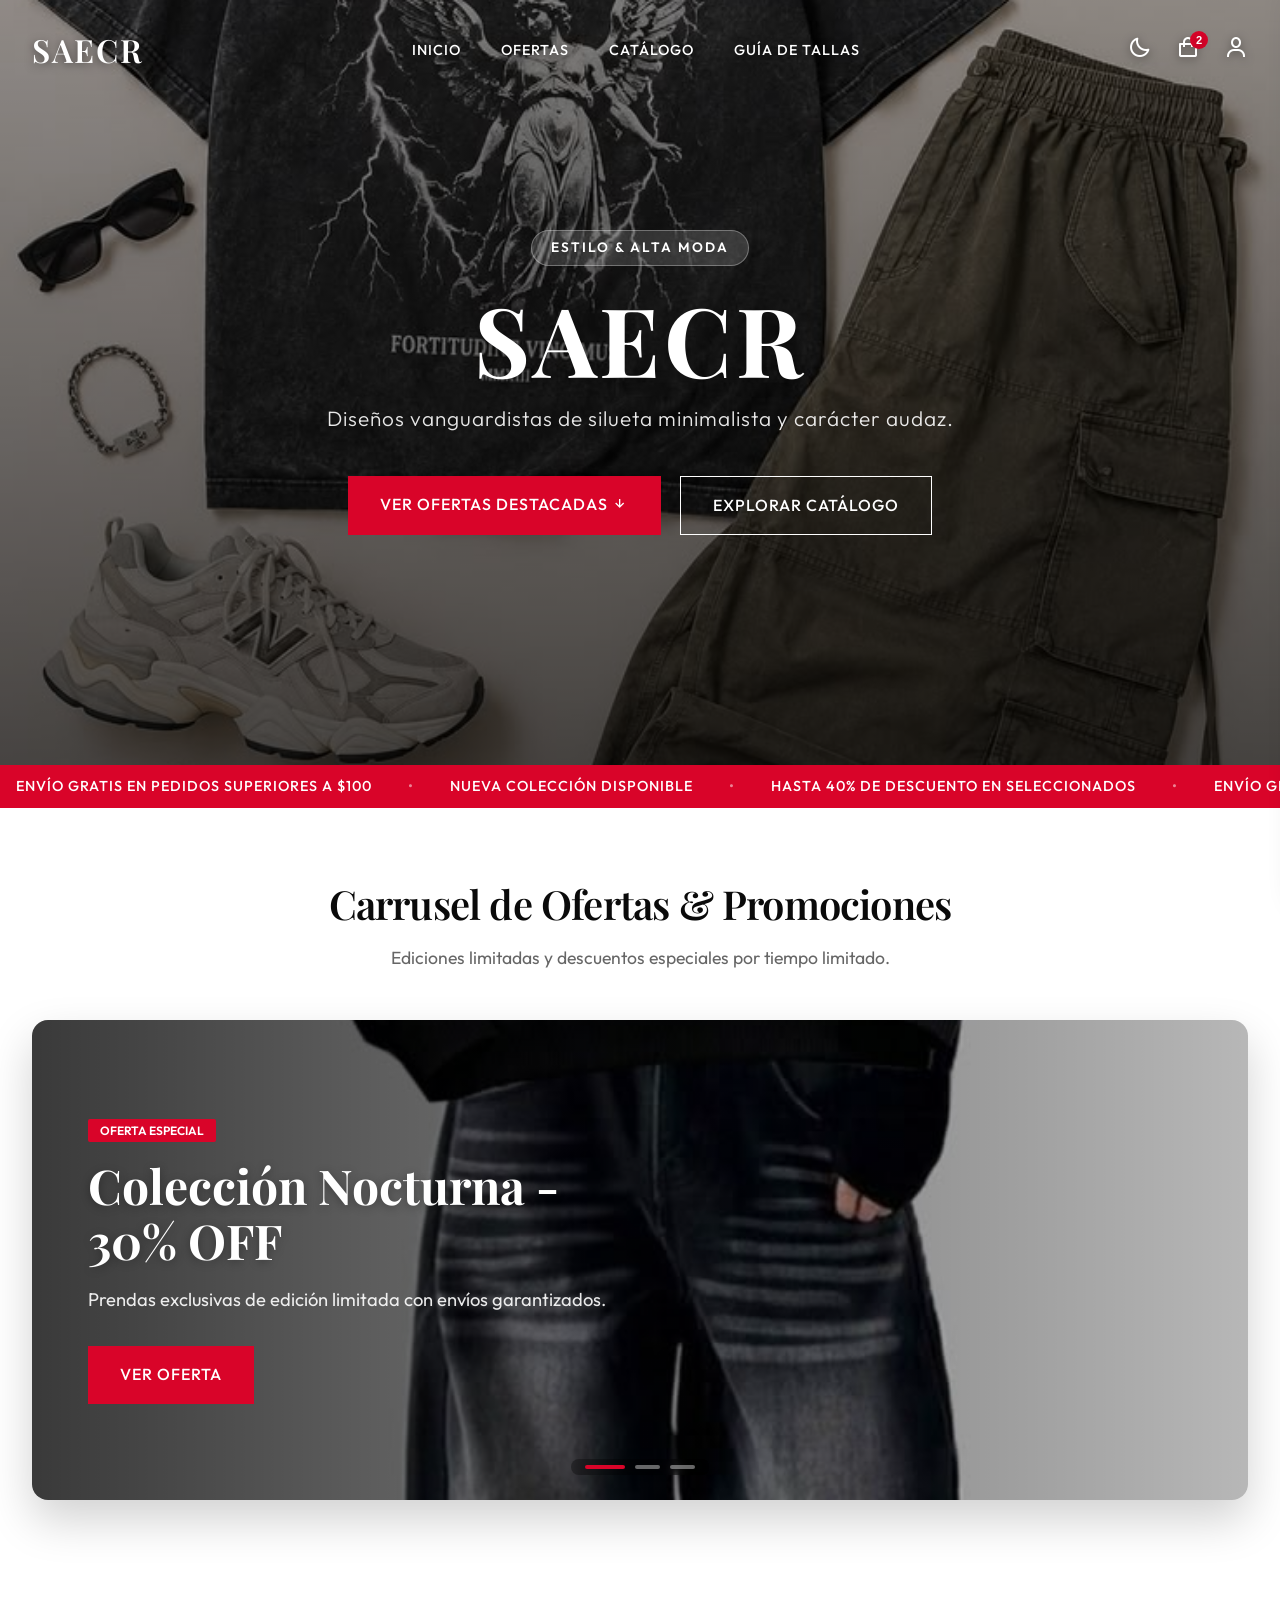
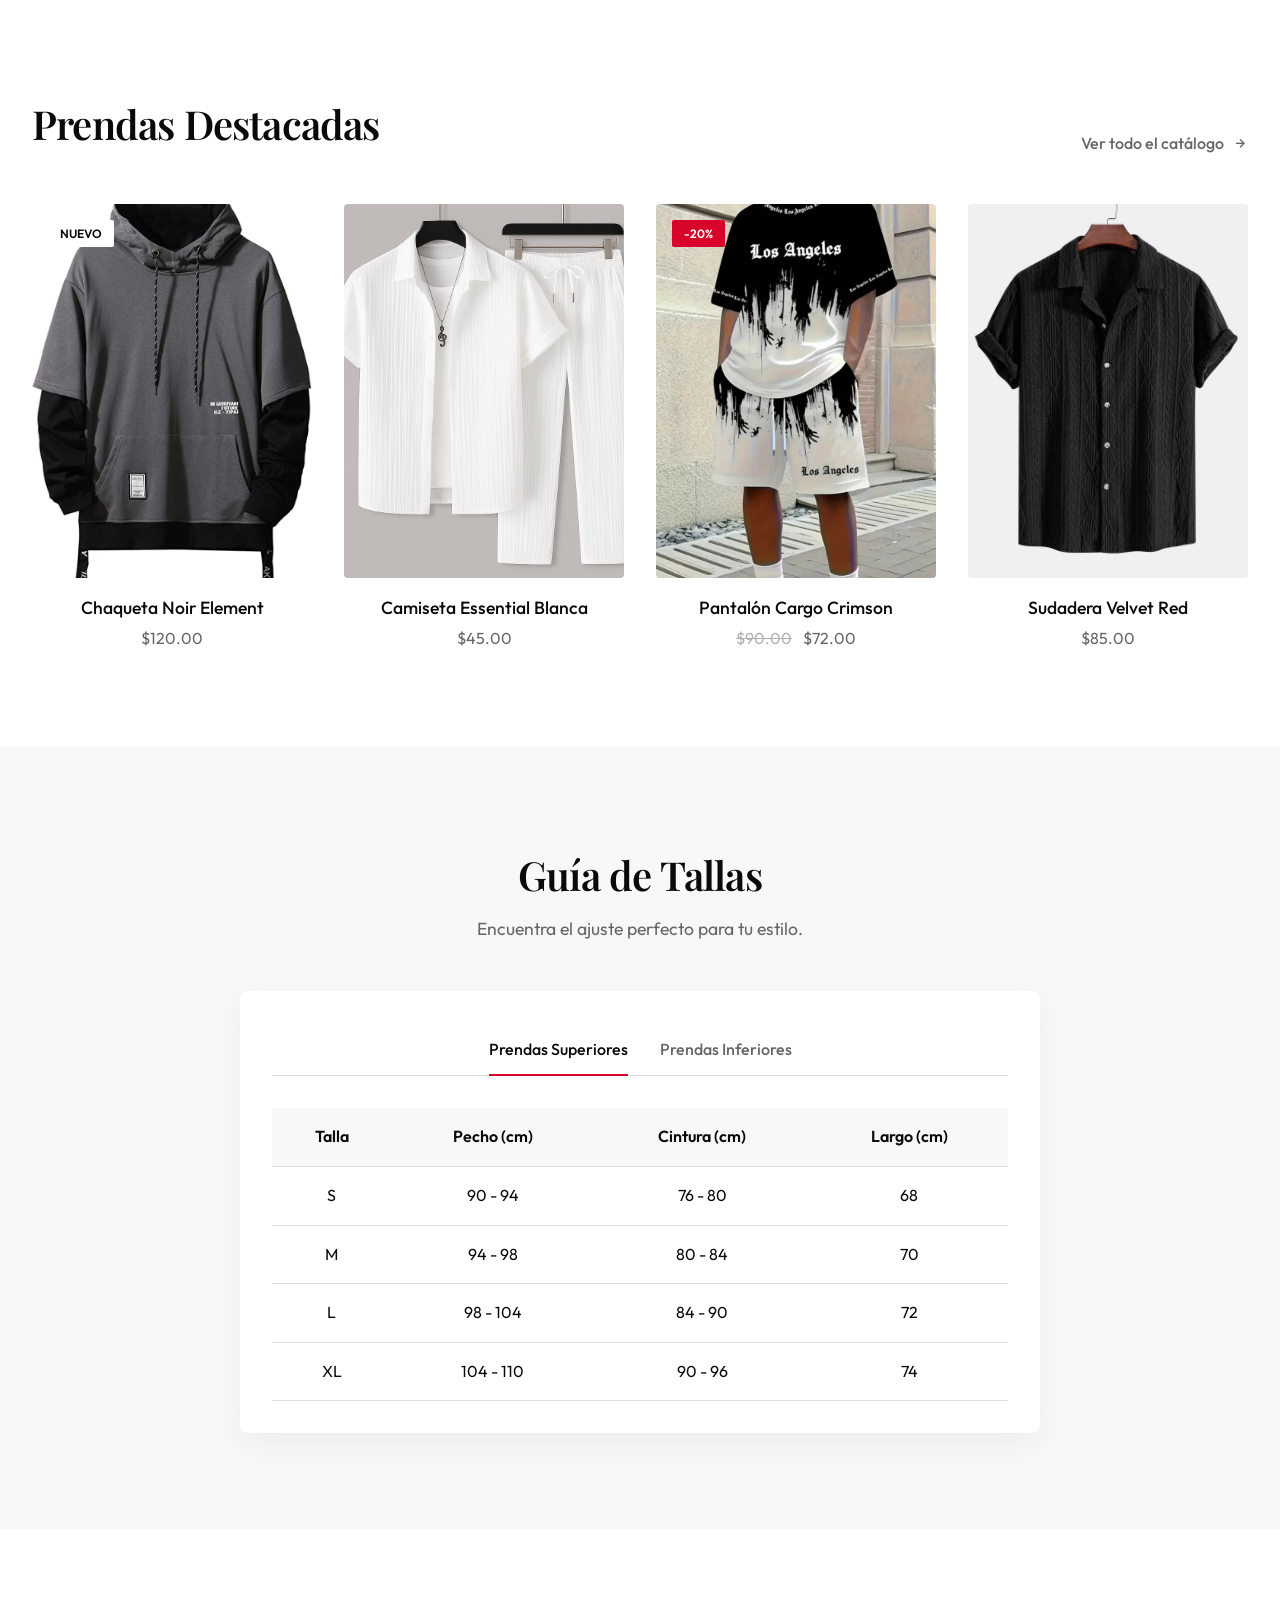
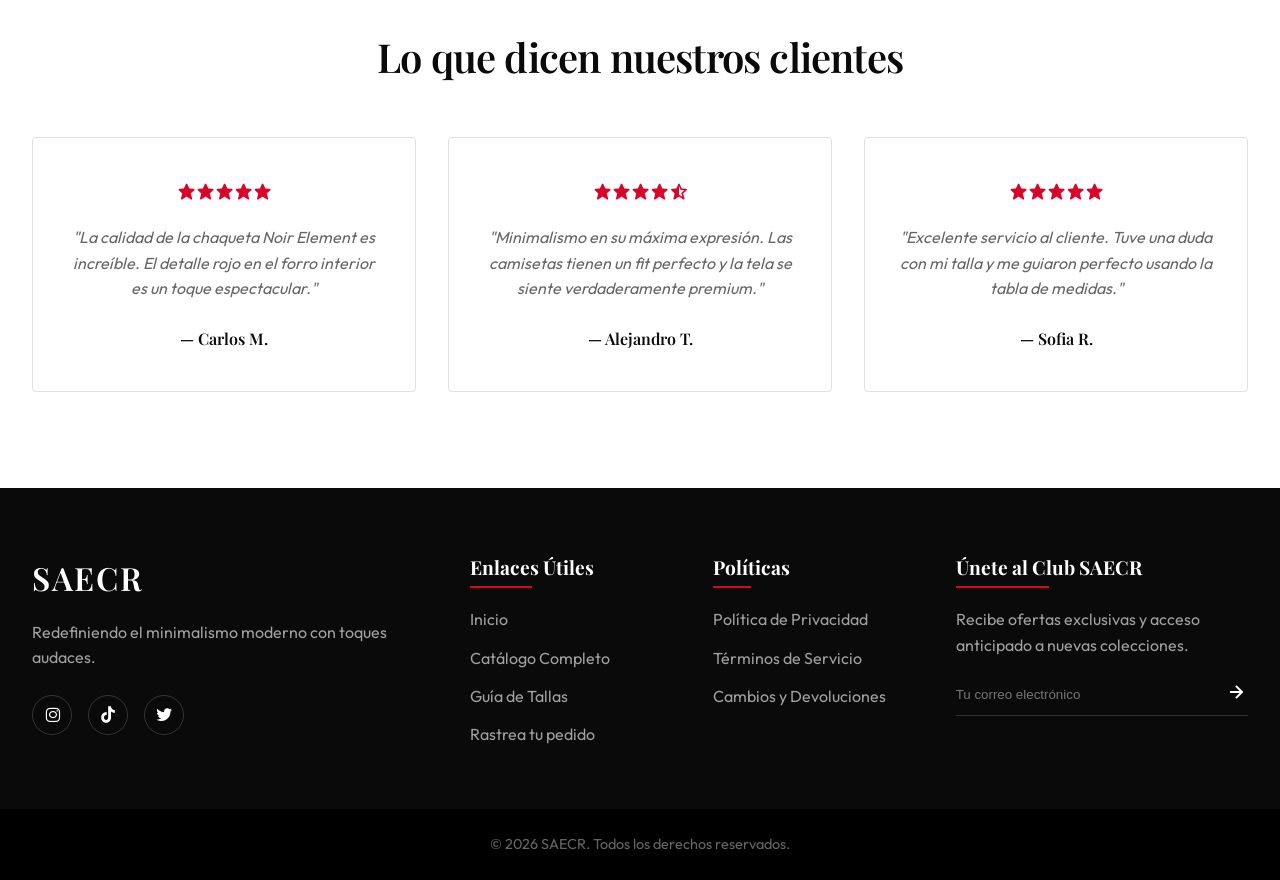
==== commit 9a348122: "Update" ====
--- a/index.html
+++ b/index.html
@@ -1,5 +1,6 @@
 <!DOCTYPE html>
 <html lang="es">
+
 <head>
     <meta charset="UTF-8">
     <meta name="viewport" content="width=device-width, initial-scale=1.0">
@@ -7,11 +8,14 @@
     <!-- Google Fonts -->
     <link rel="preconnect" href="https://fonts.googleapis.com">
     <link rel="preconnect" href="https://fonts.gstatic.com" crossorigin>
-    <link href="https://fonts.googleapis.com/css2?family=Outfit:wght@300;400;500;600&family=Playfair+Display:ital,wght@0,400;0,600;1,400&display=swap" rel="stylesheet">
+    <link
+        href="https://fonts.googleapis.com/css2?family=Outfit:wght@300;400;500;600&family=Playfair+Display:ital,wght@0,400;0,600;1,400&display=swap"
+        rel="stylesheet">
     <!-- Boxicons for icons -->
     <link href='https://unpkg.com/boxicons@2.1.4/css/boxicons.min.css' rel='stylesheet'>
     <link rel="stylesheet" href="styles.css">
 </head>
+
 <body class="light-mode">
     <!-- Navigation -->
     <nav class="navbar" id="navbar">
@@ -53,14 +57,16 @@
     </div>
 
     <!-- Hero Header / Brand Banner -->
-    <header id="inicio" class="hero-section hero-banner" style="background-image: url('img/489f96b5937737e738f3c1789f232bcb.jpg');">
+    <header id="inicio" class="hero-section hero-banner"
+        style="background-image: url('img/489f96b5937737e738f3c1789f232bcb.jpg');">
         <div class="hero-overlay"></div>
         <div class="hero-content fade-up">
             <span class="hero-badge">ESTILO & ALTA MODA</span>
             <h1 class="hero-title">SAECR</h1>
             <p class="hero-subtitle">Diseños vanguardistas de silueta minimalista y carácter audaz.</p>
             <div class="hero-cta-group">
-                <a href="#ofertas" class="btn btn-primary">Ver Ofertas Destacadas <i class='bx bx-down-arrow-alt'></i></a>
+                <a href="#ofertas" class="btn btn-primary">Ver Ofertas Destacadas <i
+                        class='bx bx-down-arrow-alt'></i></a>
                 <a href="#catalogo" class="btn btn-outline">Explorar Catálogo</a>
             </div>
         </div>
@@ -88,40 +94,46 @@
                 <h2 class="section-title">Carrusel de Ofertas & Promociones</h2>
                 <p class="section-subtitle">Ediciones limitadas y descuentos especiales por tiempo limitado.</p>
             </div>
-            
+
             <div class="carousel-wrapper fade-up-scroll">
                 <div class="carousel-container">
-                    <div class="carousel-slide active" style="background-image: url('img/6410aaca8434f0db8516faca33340e44.jpg');">
+                    <div class="carousel-slide active"
+                        style="background-image: url('img/6410aaca8434f0db8516faca33340e44.jpg');">
                         <div class="carousel-content">
                             <span class="badge badge-sale">OFERTA ESPECIAL</span>
                             <h2 class="slide-title">Colección Nocturna - 30% OFF</h2>
-                            <p class="slide-subtitle">Prendas exclusivas de edición limitada con envíos garantizados.</p>
+                            <p class="slide-subtitle">Prendas exclusivas de edición limitada con envíos garantizados.
+                            </p>
                             <a href="#catalogo" class="btn btn-primary">Ver Oferta</a>
                         </div>
                     </div>
-                    <div class="carousel-slide" style="background-image: url('img/ddde149b1134c4387cd174a99b8d2e31.jpg');">
+                    <div class="carousel-slide"
+                        style="background-image: url('img/ddde149b1134c4387cd174a99b8d2e31.jpg');">
                         <div class="carousel-content">
                             <span class="badge badge-new">TEMPORADA 2026</span>
                             <h2 class="slide-title">Nuevos Lanzamientos Urbanos</h2>
-                            <p class="slide-subtitle">Combina estilo y comodidad con nuestros nuevos materiales seleccionados.</p>
+                            <p class="slide-subtitle">Combina estilo y comodidad con nuestros nuevos materiales
+                                seleccionados.</p>
                             <a href="#catalogo" class="btn btn-primary">Explorar Ahora</a>
                         </div>
                     </div>
-                    <div class="carousel-slide" style="background-image: url('img/bbeba3902ab4b259335b31585e0369e6.jpg');">
+                    <div class="carousel-slide"
+                        style="background-image: url('img/bbeba3902ab4b259335b31585e0369e6.jpg');">
                         <div class="carousel-content">
                             <span class="badge badge-sale">HASTA 40% DESCUENTO</span>
                             <h2 class="slide-title">Paquetes & Outfits Completos</h2>
-                            <p class="slide-subtitle">Renueva tu armario con promociones exclusivas en la tienda online.</p>
+                            <p class="slide-subtitle">Renueva tu armario con promociones exclusivas en la tienda online.
+                            </p>
                             <a href="#catalogo" class="btn btn-primary">Obtener Descuento</a>
                         </div>
                     </div>
-                <div class="carousel-indicators">
-                    <span class="indicator active" data-index="0"></span>
-                    <span class="indicator" data-index="1"></span>
-                    <span class="indicator" data-index="2"></span>
-                </div>
-            </div>
-        </div>
+                    <div class="carousel-indicators">
+                        <span class="indicator active" data-index="0"></span>
+                        <span class="indicator" data-index="1"></span>
+                        <span class="indicator" data-index="2"></span>
+                    </div>
+                </div>
+            </div>
     </section>
 
     <!-- Products Section -->
@@ -135,7 +147,8 @@
                 <!-- Product 1 -->
                 <div class="product-card fade-up-scroll">
                     <div class="product-image-wrapper">
-                        <a href="producto.html"><img src="img/811127fc3b06ed0d25fab4647ac7745e.jpg" alt="Chaqueta Premium" class="product-img main-img"></a>
+                        <a href="producto.html"><img src="img/811127fc3b06ed0d25fab4647ac7745e.jpg"
+                                alt="Chaqueta Premium" class="product-img main-img"></a>
                         <div class="product-badges">
                             <span class="badge badge-new">Nuevo</span>
                         </div>
@@ -149,7 +162,8 @@
                 <!-- Product 2 -->
                 <div class="product-card fade-up-scroll" style="transition-delay: 0.1s;">
                     <div class="product-image-wrapper">
-                        <a href="producto.html"><img src="img/92c0b1f370799be083c30d45b7eeafc8.jpg" alt="Camiseta Minimalista" class="product-img main-img"></a>
+                        <a href="producto.html"><img src="img/92c0b1f370799be083c30d45b7eeafc8.jpg"
+                                alt="Camiseta Minimalista" class="product-img main-img"></a>
                         <button class="add-to-cart-btn"><i class='bx bx-shopping-bag'></i> Agregar</button>
                     </div>
                     <div class="product-info">
@@ -160,7 +174,8 @@
                 <!-- Product 3 Placeholder -->
                 <div class="product-card fade-up-scroll" style="transition-delay: 0.2s;">
                     <div class="product-image-wrapper">
-                        <a href="producto.html"><img src="img/ae776e731c3643b9effc28e7f2017b68.jpg" alt="Pantalón Cargo Crimson" class="product-img main-img"></a>
+                        <a href="producto.html"><img src="img/ae776e731c3643b9effc28e7f2017b68.jpg"
+                                alt="Pantalón Cargo Crimson" class="product-img main-img"></a>
                         <div class="product-badges">
                             <span class="badge badge-sale">-20%</span>
                         </div>
@@ -171,10 +186,11 @@
                         <p class="product-price"><span class="old-price">$90.00</span> $72.00</p>
                     </div>
                 </div>
-                 <!-- Product 4 Placeholder -->
-                 <div class="product-card fade-up-scroll" style="transition-delay: 0.3s;">
+                <!-- Product 4 Placeholder -->
+                <div class="product-card fade-up-scroll" style="transition-delay: 0.3s;">
                     <div class="product-image-wrapper">
-                        <a href="producto.html"><img src="img/bb1aa6fafc914b858361d48c7322bf22.jpg" alt="Sudadera Velvet Red" class="product-img main-img"></a>
+                        <a href="producto.html"><img src="img/bb1aa6fafc914b858361d48c7322bf22.jpg"
+                                alt="Sudadera Velvet Red" class="product-img main-img"></a>
                         <button class="add-to-cart-btn"><i class='bx bx-shopping-bag'></i> Agregar</button>
                     </div>
                     <div class="product-info">
@@ -209,10 +225,30 @@
                             </tr>
                         </thead>
                         <tbody>
-                            <tr><td>S</td><td>90 - 94</td><td>76 - 80</td><td>68</td></tr>
-                            <tr><td>M</td><td>94 - 98</td><td>80 - 84</td><td>70</td></tr>
-                            <tr><td>L</td><td>98 - 104</td><td>84 - 90</td><td>72</td></tr>
-                            <tr><td>XL</td><td>104 - 110</td><td>90 - 96</td><td>74</td></tr>
+                            <tr>
+                                <td>S</td>
+                                <td>90 - 94</td>
+                                <td>76 - 80</td>
+                                <td>68</td>
+                            </tr>
+                            <tr>
+                                <td>M</td>
+                                <td>94 - 98</td>
+                                <td>80 - 84</td>
+                                <td>70</td>
+                            </tr>
+                            <tr>
+                                <td>L</td>
+                                <td>98 - 104</td>
+                                <td>84 - 90</td>
+                                <td>72</td>
+                            </tr>
+                            <tr>
+                                <td>XL</td>
+                                <td>104 - 110</td>
+                                <td>90 - 96</td>
+                                <td>74</td>
+                            </tr>
                         </tbody>
                     </table>
                     <table class="size-table" id="inferior">
@@ -225,10 +261,30 @@
                             </tr>
                         </thead>
                         <tbody>
-                            <tr><td>38 (S)</td><td>76 - 80</td><td>92 - 96</td><td>102</td></tr>
-                            <tr><td>40 (M)</td><td>80 - 84</td><td>96 - 100</td><td>104</td></tr>
-                            <tr><td>42 (L)</td><td>84 - 88</td><td>100 - 104</td><td>106</td></tr>
-                            <tr><td>44 (XL)</td><td>88 - 92</td><td>104 - 108</td><td>108</td></tr>
+                            <tr>
+                                <td>38 (S)</td>
+                                <td>76 - 80</td>
+                                <td>92 - 96</td>
+                                <td>102</td>
+                            </tr>
+                            <tr>
+                                <td>40 (M)</td>
+                                <td>80 - 84</td>
+                                <td>96 - 100</td>
+                                <td>104</td>
+                            </tr>
+                            <tr>
+                                <td>42 (L)</td>
+                                <td>84 - 88</td>
+                                <td>100 - 104</td>
+                                <td>106</td>
+                            </tr>
+                            <tr>
+                                <td>44 (XL)</td>
+                                <td>88 - 92</td>
+                                <td>104 - 108</td>
+                                <td>108</td>
+                            </tr>
                         </tbody>
                     </table>
                 </div>
@@ -245,23 +301,29 @@
             <div class="reviews-grid">
                 <div class="review-card fade-up-scroll">
                     <div class="stars">
-                        <i class='bx bxs-star'></i><i class='bx bxs-star'></i><i class='bx bxs-star'></i><i class='bx bxs-star'></i><i class='bx bxs-star'></i>
-                    </div>
-                    <p class="review-text">"La calidad de la chaqueta Noir Element es increíble. El detalle rojo en el forro interior es un toque espectacular."</p>
+                        <i class='bx bxs-star'></i><i class='bx bxs-star'></i><i class='bx bxs-star'></i><i
+                            class='bx bxs-star'></i><i class='bx bxs-star'></i>
+                    </div>
+                    <p class="review-text">"La calidad de la chaqueta Noir Element es increíble. El detalle rojo en el
+                        forro interior es un toque espectacular."</p>
                     <p class="review-author">— Carlos M.</p>
                 </div>
                 <div class="review-card fade-up-scroll" style="transition-delay: 0.1s;">
                     <div class="stars">
-                        <i class='bx bxs-star'></i><i class='bx bxs-star'></i><i class='bx bxs-star'></i><i class='bx bxs-star'></i><i class='bx bxs-star-half'></i>
-                    </div>
-                    <p class="review-text">"Minimalismo en su máxima expresión. Las camisetas tienen un fit perfecto y la tela se siente verdaderamente premium."</p>
+                        <i class='bx bxs-star'></i><i class='bx bxs-star'></i><i class='bx bxs-star'></i><i
+                            class='bx bxs-star'></i><i class='bx bxs-star-half'></i>
+                    </div>
+                    <p class="review-text">"Minimalismo en su máxima expresión. Las camisetas tienen un fit perfecto y
+                        la tela se siente verdaderamente premium."</p>
                     <p class="review-author">— Alejandro T.</p>
                 </div>
                 <div class="review-card fade-up-scroll" style="transition-delay: 0.2s;">
                     <div class="stars">
-                        <i class='bx bxs-star'></i><i class='bx bxs-star'></i><i class='bx bxs-star'></i><i class='bx bxs-star'></i><i class='bx bxs-star'></i>
-                    </div>
-                    <p class="review-text">"Excelente servicio al cliente. Tuve una duda con mi talla y me guiaron perfecto usando la tabla de medidas."</p>
+                        <i class='bx bxs-star'></i><i class='bx bxs-star'></i><i class='bx bxs-star'></i><i
+                            class='bx bxs-star'></i><i class='bx bxs-star'></i>
+                    </div>
+                    <p class="review-text">"Excelente servicio al cliente. Tuve una duda con mi talla y me guiaron
+                        perfecto usando la tabla de medidas."</p>
                     <p class="review-author">— Sofia R.</p>
                 </div>
             </div>
@@ -292,9 +354,9 @@
             <div class="footer-links">
                 <h3>Políticas</h3>
                 <ul>
-                    <li><a href="#">Política de Privacidad</a></li>
-                    <li><a href="#">Términos de Servicio</a></li>
-                    <li><a href="#">Cambios y Devoluciones</a></li>
+                    <li><a href="terminos.html#privacidad" target="_blank">Política de Privacidad</a></li>
+                    <li><a href="terminos.html" target="_blank">Términos de Servicio</a></li>
+                    <li><a href="terminos.html#garantia" target="_blank">Cambios y Devoluciones</a></li>
                 </ul>
             </div>
             <div class="footer-newsletter">
@@ -309,131 +371,199 @@
         <div class="footer-bottom">
             <p>&copy; 2026 SAECR. Todos los derechos reservados.</p>
         </div>
-    <!-- Side Shopping Cart Drawer (Carrito de Compras Flotante) -->
-    <div class="cart-overlay" id="cart-overlay"></div>
-    <aside class="cart-drawer" id="cart-drawer">
-        <div class="cart-drawer-header">
-            <h3><i class='bx bx-shopping-bag'></i> Mi Carrito (<span id="cart-drawer-count">2</span>)</h3>
-            <button class="close-cart-btn" id="close-cart"><i class='bx bx-x'></i></button>
-        </div>
-
-        <div class="cart-drawer-items" id="cart-drawer-items">
-            <!-- Item 1 -->
-            <div class="cart-item">
-                <a href="producto.html"><img src="img/811127fc3b06ed0d25fab4647ac7745e.jpg" alt="Chaqueta Noir Element" class="cart-item-img"></a>
-                <div class="cart-item-details">
-                    <span class="cart-item-category">Colección Urbana</span>
-                    <h4 class="cart-item-title"><a href="producto.html">Chaqueta Noir Element</a></h4>
-                    <span class="cart-item-meta">Talla: <strong>M</strong> | Color: <strong>Negro Noir</strong></span>
-                    <span class="cart-item-meta">Ref: #SAE-811</span>
-                    <div class="cart-item-price-row">
-                        <span class="cart-item-price">$120.00</span>
-                        <div class="cart-item-qty">
-                            <button class="item-qty-btn decrease-qty"><i class='bx bx-minus'></i></button>
-                            <span class="item-qty">1</span>
-                            <button class="item-qty-btn increase-qty"><i class='bx bx-plus'></i></button>
-                        </div>
-                    </div>
-                    <a href="producto.html" class="cart-view-detail-btn"><i class='bx bx-show-alt'></i> Ver detalle completo</a>
-                </div>
-                <button class="remove-item-btn" title="Eliminar"><i class='bx bx-trash'></i></button>
-            </div>
-
-            <!-- Item 2 -->
-            <div class="cart-item">
-                <a href="producto.html"><img src="img/92c0b1f370799be083c30d45b7eeafc8.jpg" alt="Camiseta Essential Blanca" class="cart-item-img"></a>
-                <div class="cart-item-details">
-                    <span class="cart-item-category">Básicos SAECR</span>
-                    <h4 class="cart-item-title"><a href="producto.html">Camiseta Essential Blanca</a></h4>
-                    <span class="cart-item-meta">Talla: <strong>L</strong> | Color: <strong>Blanco Marfil</strong></span>
-                    <span class="cart-item-meta">Ref: #SAE-92c</span>
-                    <div class="cart-item-price-row">
-                        <span class="cart-item-price">$45.00</span>
-                        <div class="cart-item-qty">
-                            <button class="item-qty-btn decrease-qty"><i class='bx bx-minus'></i></button>
-                            <span class="item-qty">1</span>
-                            <button class="item-qty-btn increase-qty"><i class='bx bx-plus'></i></button>
-                        </div>
-                    </div>
-                    <a href="producto.html" class="cart-view-detail-btn"><i class='bx bx-show-alt'></i> Ver detalle completo</a>
-                </div>
-                <button class="remove-item-btn" title="Eliminar"><i class='bx bx-trash'></i></button>
-            </div>
-        </div>
-
-        <div class="cart-drawer-footer">
-            <div class="cart-summary-line">
-                <span>Subtotal</span>
-                <strong id="cart-subtotal">$165.00</strong>
-            </div>
-            <div class="cart-summary-line">
-                <span>Envío</span>
-                <span class="free-shipping-tag">Gratis</span>
-            </div>
-            <p class="cart-tax-notice">Impuestos calculados en la pantalla de pago.</p>
-
-            <button class="btn btn-primary checkout-btn">Proceder al Pago <i class='bx bx-right-arrow-alt'></i></button>
-            <a href="catalogo.html" class="continue-shopping">Continuar Comprando</a>
-        </div>
-    <!-- Login & Register Modal (Modal de Autenticación) -->
-    <div class="modal-overlay" id="auth-modal-overlay"></div>
-    <div class="auth-modal" id="auth-modal">
-        <div class="modal-header">
-            <h3><i class='bx bx-user-circle'></i> Iniciar Sesión / Registro</h3>
-            <button class="modal-close-btn" id="close-auth-modal"><i class='bx bx-x'></i></button>
-        </div>
-        <div class="modal-body">
-            <div class="auth-tabs">
-                <button type="button" class="auth-tab-btn active" data-auth-tab="login-form">Iniciar Sesión</button>
-                <button type="button" class="auth-tab-btn" data-auth-tab="register-form">Crear Cuenta</button>
-            </div>
-
-            <!-- Login Form -->
-            <div class="auth-tab-pane active" id="login-form">
-                <button type="button" class="btn btn-google" id="google-login-btn">
-                    <img src="https://upload.wikimedia.org/wikipedia/commons/5/53/Google_%22G%22_Logo.svg" alt="Google logo">
-                    Continuar con Google
-                </button>
-                <div class="auth-divider"><span>o con tu correo</span></div>
-                <form class="auth-form" id="login-form-element">
-                    <div class="input-group">
-                        <label>Correo Electrónico</label>
-                        <input type="email" placeholder="ejemplo@correo.com" required>
-                    </div>
-                    <div class="input-group">
-                        <label>Contraseña</label>
-                        <input type="password" placeholder="Tu contraseña" required>
-                    </div>
-                    <button type="submit" class="btn btn-primary auth-submit-btn">Ingresar a mi Cuenta</button>
-                </form>
-            </div>
-
-            <!-- Register Form -->
-            <div class="auth-tab-pane" id="register-form">
-                <button type="button" class="btn btn-google" id="google-register-btn">
-                    <img src="https://upload.wikimedia.org/wikipedia/commons/5/53/Google_%22G%22_Logo.svg" alt="Google logo">
-                    Registrarse con Google
-                </button>
-                <div class="auth-divider"><span>o completa tus datos</span></div>
-                <form class="auth-form" id="register-form-element">
-                    <div class="input-group">
-                        <label>Nombre Completo</label>
-                        <input type="text" placeholder="Tu nombre y apellido" required>
-                    </div>
-                    <div class="input-group">
-                        <label>Correo Electrónico</label>
-                        <input type="email" placeholder="ejemplo@correo.com" required>
-                    </div>
-                    <div class="input-group">
-                        <label>Contraseña</label>
-                        <input type="password" placeholder="Mínimo 8 caracteres" required>
-                    </div>
-                    <button type="submit" class="btn btn-primary auth-submit-btn">Crear mi Cuenta</button>
-                </form>
-            </div>
-        </div>
-    </div>
-
-    <script src="script.js"></script>
+        <!-- Side Shopping Cart Drawer (Carrito de Compras Flotante) -->
+        <div class="cart-overlay" id="cart-overlay"></div>
+        <aside class="cart-drawer" id="cart-drawer">
+            <div class="cart-drawer-header">
+                <h3><i class='bx bx-shopping-bag'></i> Mi Carrito (<span id="cart-drawer-count">2</span>)</h3>
+                <button class="close-cart-btn" id="close-cart"><i class='bx bx-x'></i></button>
+            </div>
+
+            <div class="cart-drawer-items" id="cart-drawer-items">
+                <!-- Item 1 -->
+                <div class="cart-item">
+                    <a href="producto.html"><img src="img/811127fc3b06ed0d25fab4647ac7745e.jpg"
+                            alt="Chaqueta Noir Element" class="cart-item-img"></a>
+                    <div class="cart-item-details">
+                        <span class="cart-item-category">Colección Urbana</span>
+                        <h4 class="cart-item-title"><a href="producto.html">Chaqueta Noir Element</a></h4>
+                        <span class="cart-item-meta">Talla: <strong>M</strong> | Color: <strong>Negro
+                                Noir</strong></span>
+                        <span class="cart-item-meta">Ref: #SAE-811</span>
+                        <div class="cart-item-price-row">
+                            <span class="cart-item-price">$120.00</span>
+                            <div class="cart-item-qty">
+                                <button class="item-qty-btn decrease-qty"><i class='bx bx-minus'></i></button>
+                                <span class="item-qty">1</span>
+                                <button class="item-qty-btn increase-qty"><i class='bx bx-plus'></i></button>
+                            </div>
+                        </div>
+                        <a href="producto.html" class="cart-view-detail-btn"><i class='bx bx-show-alt'></i> Ver detalle
+                            completo</a>
+                    </div>
+                    <button class="remove-item-btn" title="Eliminar"><i class='bx bx-trash'></i></button>
+                </div>
+
+                <!-- Item 2 -->
+                <div class="cart-item">
+                    <a href="producto.html"><img src="img/92c0b1f370799be083c30d45b7eeafc8.jpg"
+                            alt="Camiseta Essential Blanca" class="cart-item-img"></a>
+                    <div class="cart-item-details">
+                        <span class="cart-item-category">Básicos SAECR</span>
+                        <h4 class="cart-item-title"><a href="producto.html">Camiseta Essential Blanca</a></h4>
+                        <span class="cart-item-meta">Talla: <strong>L</strong> | Color: <strong>Blanco
+                                Marfil</strong></span>
+                        <span class="cart-item-meta">Ref: #SAE-92c</span>
+                        <div class="cart-item-price-row">
+                            <span class="cart-item-price">$45.00</span>
+                            <div class="cart-item-qty">
+                                <button class="item-qty-btn decrease-qty"><i class='bx bx-minus'></i></button>
+                                <span class="item-qty">1</span>
+                                <button class="item-qty-btn increase-qty"><i class='bx bx-plus'></i></button>
+                            </div>
+                        </div>
+                        <a href="producto.html" class="cart-view-detail-btn"><i class='bx bx-show-alt'></i> Ver detalle
+                            completo</a>
+                    </div>
+                    <button class="remove-item-btn" title="Eliminar"><i class='bx bx-trash'></i></button>
+                </div>
+            </div>
+
+            <div class="cart-drawer-footer">
+                <div class="cart-summary-line">
+                    <span>Subtotal</span>
+                    <strong id="cart-subtotal">$165.00</strong>
+                </div>
+                <div class="cart-summary-line">
+                    <span>Envío</span>
+                    <span class="free-shipping-tag">Gratis</span>
+                </div>
+                <p class="cart-tax-notice">Impuestos calculados en la pantalla de pago.</p>
+
+                <button class="btn btn-primary checkout-btn">Proceder al Pago <i
+                        class='bx bx-right-arrow-alt'></i></button>
+                <a href="catalogo.html" class="continue-shopping">Continuar Comprando</a>
+            </div>
+            <!-- Login & Register Modal (Modal de Autenticación) -->
+            <div class="modal-overlay" id="auth-modal-overlay"></div>
+            <div class="auth-modal" id="auth-modal">
+                <div class="modal-header">
+                    <h3><i class='bx bx-user-circle'></i> Iniciar Sesión / Registro</h3>
+                    <button class="modal-close-btn" id="close-auth-modal"><i class='bx bx-x'></i></button>
+                </div>
+                <div class="modal-body">
+                    <div class="auth-tabs">
+                        <button type="button" class="auth-tab-btn active" data-auth-tab="login-form">Iniciar
+                            Sesión</button>
+                        <button type="button" class="auth-tab-btn" data-auth-tab="register-form">Crear Cuenta</button>
+                    </div>
+
+                    <!-- Login Form -->
+                    <div class="auth-tab-pane active" id="login-form">
+                        <button type="button" class="btn btn-google" id="google-login-btn">
+                            <svg width="20" height="20" viewBox="0 0 18 18">
+                                <path fill="#4285F4"
+                                    d="M17.64 9.2c0-.637-.057-1.251-.164-1.84H9v3.481h4.844c-.209 1.125-.843 2.078-1.796 2.717v2.259h2.908c1.702-1.567 2.684-3.874 2.684-6.617z" />
+                                <path fill="#34A853"
+                                    d="M9 18c2.43 0 4.467-.806 5.956-2.18l-2.908-2.259c-.806.54-1.837.86-3.048.86-2.344 0-4.328-1.584-5.036-3.711H.957v2.332A8.997 8.997 0 0 0 9 18z" />
+                                <path fill="#FBBC05"
+                                    d="M3.964 10.71A5.41 5.41 0 0 1 3.682 9c0-.593.102-1.17.282-1.71V4.958H.957A8.996 8.996 0 0 0 0 9c0 1.452.348 2.827.957 4.042l3.007-2.332z" />
+                                <path fill="#EA4335"
+                                    d="M9 3.58c1.321 0 2.508.454 3.44 1.345l2.582-2.58C13.463.891 11.426 0 9 0A8.997 8.997 0 0 0 .957 4.958L3.964 7.29C4.672 5.163 6.656 3.58 9 3.58z" />
+                            </svg>
+                            <span>Continuar con Google</span>
+                        </button>
+                        <div class="auth-divider"><span>o con tu correo</span></div>
+                        <form class="auth-form" id="login-form-element">
+                            <div class="input-group">
+                                <label>Correo Electrónico</label>
+                                <input type="email" placeholder="ejemplo@correo.com" required>
+                            </div>
+                            <div class="input-group">
+                                <label>Contraseña</label>
+                                <input type="password" placeholder="Tu contraseña" required>
+                            </div>
+                            <div class="auth-options-row">
+                                <label class="remember-me">
+                                    <input type="checkbox" checked> Recordarme
+                                </label>
+                                <a href="#" class="forgot-pass-link">¿Olvidaste tu contraseña?</a>
+                            </div>
+                            <button type="submit" class="btn btn-primary auth-submit-btn">Ingresar a mi Cuenta</button>
+                        </form>
+                    </div>
+
+                    <!-- Register Form -->
+                    <div class="auth-tab-pane" id="register-form">
+                        <button type="button" class="btn btn-google" id="google-register-btn">
+                            <svg width="20" height="20" viewBox="0 0 18 18">
+                                <path fill="#4285F4"
+                                    d="M17.64 9.2c0-.637-.057-1.251-.164-1.84H9v3.481h4.844c-.209 1.125-.843 2.078-1.796 2.717v2.259h2.908c1.702-1.567 2.684-3.874 2.684-6.617z" />
+                                <path fill="#34A853"
+                                    d="M9 18c2.43 0 4.467-.806 5.956-2.18l-2.908-2.259c-.806.54-1.837.86-3.048.86-2.344 0-4.328-1.584-5.036-3.711H.957v2.332A8.997 8.997 0 0 0 9 18z" />
+                                <path fill="#FBBC05"
+                                    d="M3.964 10.71A5.41 5.41 0 0 1 3.682 9c0-.593.102-1.17.282-1.71V4.958H.957A8.996 8.996 0 0 0 0 9c0 1.452.348 2.827.957 4.042l3.007-2.332z" />
+                                <path fill="#EA4335"
+                                    d="M9 3.58c1.321 0 2.508.454 3.44 1.345l2.582-2.58C13.463.891 11.426 0 9 0A8.997 8.997 0 0 0 .957 4.958L3.964 7.29C4.672 5.163 6.656 3.58 9 3.58z" />
+                            </svg>
+                            <span>Registrarse con Google</span>
+                        </button>
+                        <div class="auth-divider"><span>o completa tus datos</span></div>
+                        <form class="auth-form" id="register-form-element">
+                            <div class="input-group">
+                                <label>Nombre Completo</label>
+                                <input type="text" placeholder="Tu nombre y apellido" required>
+                            </div>
+                            <div class="input-group">
+                                <label>Correo Electrónico</label>
+                                <input type="email" placeholder="ejemplo@correo.com" required>
+                            </div>
+                            <div class="input-group">
+                                <label>Contraseña</label>
+                                <input type="password" placeholder="Mínimo 8 caracteres" required>
+                            </div>
+                            <div class="auth-options-row">
+                                <label class="remember-me">
+                                    <input type="checkbox" id="terms-checkbox" required disabled>
+                                    <span>He leído y acepto los <a href="#" class="terms-link" id="open-terms-btn">Términos y Condiciones</a></span>
+                                </label>
+                            </div>
+                            <button type="submit" class="btn btn-primary auth-submit-btn">Crear mi Cuenta</button>
+                        </form>
+                    </div>
+                </div>
+            </div>
+
+            <!-- Terms & Conditions Modal (Modal de Términos y Condiciones) -->
+            <div class="modal-overlay" id="terms-modal-overlay"></div>
+            <div class="terms-modal" id="terms-modal">
+                <div class="modal-header">
+                    <h3><i class='bx bx-file'></i> Términos y Condiciones del Servicio SAECR</h3>
+                    <button class="modal-close-btn" id="close-terms-modal"><i class='bx bx-x'></i></button>
+                </div>
+                <div class="modal-body" id="terms-modal-body" style="max-height: 320px; overflow-y: auto; padding: 1.5rem; border: 1px solid var(--border-color); border-radius: 8px; margin: 1.2rem 1.8rem;">
+                    <h4>1. Registro y Seguridad de la Cuenta</h4>
+                    <p>Al registrarte en SAECR, garantizas proporcionar datos verídicos para el correcto procesamiento de tus pedidos, compras y reservas de pre-orden. Eres responsable del uso adecuado de tus credenciales.</p>
+
+                    <h4>2. Políticas de Pre-Orden & Reservas</h4>
+                    <p>Las compras realizadas bajo la modalidad de <strong>Pre-Orden</strong> corresponden a prendas exclusivas de confección limitada en taller. La fecha estimada de despacho se muestra al momento de confirmar el pedido.</p>
+
+                    <h4>3. Envíos & Garantías de Satisfacción</h4>
+                    <p>Todos nuestros envíos cuentan con número de seguimiento en tiempo real. Cuentas con 30 días posteriores a la recepción para cualquier cambio por talla o devolución sin costo de gestión.</p>
+
+                    <h4>4. Protección de Datos & Privacidad</h4>
+                    <p>Tus datos personales y transacciones financieras están encriptados y resguardados bajo estándares estrictos de ciberseguridad SSL de 256 bits.</p>
+
+                    <h4>5. Confirmación Obligatoria</h4>
+                    <p>Al hacer click en el botón de aceptación ubicado al final de este documento, confirmas haber leído este acuerdo en su totalidad y consientes el cumplimiento de las políticas de uso de SAECR.</p>
+                </div>
+                <div class="modal-footer" style="padding: 1.2rem 1.8rem; border-top: 1px solid var(--border-color); display: flex; justify-content: space-between; align-items: center; gap: 1rem;">
+                    <small id="scroll-prompt-text" style="color: var(--primary-color); font-size: 0.82rem; font-weight: 500;"><i class='bx bx-down-arrow-alt bx-bounce'></i> Desplaza hasta el final para habilitar la aceptación</small>
+                    <button type="button" class="btn btn-primary btn-sm" id="accept-terms-btn" disabled style="min-width: 170px; opacity: 0.5; cursor: not-allowed;"><i class='bx bx-lock-alt'></i> Aceptar Términos</button>
+                </div>
+            </div>
+
+            <script src="script.js"></script>
 </body>
-</html>
+
+</html>
--- a/styles.css
+++ b/styles.css
@@ -245,6 +245,26 @@
     width: 100%;
 }
 
+/* Transparent navbar over Hero section (White text for contrast in Light & Dark Mode) */
+.navbar:not(.scrolled) .logo,
+.navbar:not(.scrolled) .nav-links a,
+.navbar:not(.scrolled) .nav-actions .icon-btn {
+    color: #ffffff !important;
+    text-shadow: 0 2px 8px rgba(0, 0, 0, 0.5);
+}
+
+.navbar:not(.scrolled) .nav-links a::after {
+    background-color: #ffffff;
+}
+
+/* Scrolled navbar default theme text color */
+.navbar.scrolled .logo,
+.navbar.scrolled .nav-links a,
+.navbar.scrolled .nav-actions .icon-btn {
+    color: var(--text-color);
+    text-shadow: none;
+}
+
 .nav-actions {
     display: flex;
     gap: 1.5rem;
@@ -625,7 +645,7 @@
     border: 1px solid var(--border-color);
     border-radius: 14px;
     z-index: 1007;
-    box-shadow: 0 25px 50px rgba(0,0,0,0.3);
+    box-shadow: 0 25px 50px rgba(0, 0, 0, 0.3);
     opacity: 0;
     visibility: hidden;
     transition: all 0.3s cubic-bezier(0.25, 0.8, 0.25, 1);
@@ -734,7 +754,8 @@
     margin: 0;
 }
 
-.user-name, .payment-method-name {
+.user-name,
+.payment-method-name {
     font-weight: 600;
     color: var(--text-color);
     display: flex;
@@ -748,7 +769,7 @@
 }
 
 .txn-ref code {
-    background: rgba(0,0,0,0.15);
+    background: rgba(0, 0, 0, 0.15);
     padding: 0.15rem 0.4rem;
     border-radius: 4px;
     font-size: 0.78rem;
@@ -1637,7 +1658,7 @@
     z-index: 1002;
     display: flex;
     flex-direction: column;
-    box-shadow: -10px 0 30px rgba(0,0,0,0.2);
+    box-shadow: -10px 0 30px rgba(0, 0, 0, 0.2);
     transition: right 0.4s cubic-bezier(0.25, 0.8, 0.25, 1);
 }
 
@@ -1910,7 +1931,8 @@
     transition: var(--transition-fast);
 }
 
-.thumb-img:hover, .thumb-img.active {
+.thumb-img:hover,
+.thumb-img.active {
     opacity: 1;
     border-color: var(--primary-color);
 }
@@ -2109,10 +2131,21 @@
 
 /* Click Animation Keyframes for Purchase Buttons */
 @keyframes btnPopScale {
-    0% { transform: scale(1); }
-    30% { transform: scale(0.92); }
-    60% { transform: scale(1.04); }
-    100% { transform: scale(1); }
+    0% {
+        transform: scale(1);
+    }
+
+    30% {
+        transform: scale(0.92);
+    }
+
+    60% {
+        transform: scale(1.04);
+    }
+
+    100% {
+        transform: scale(1);
+    }
 }
 
 .btn-clicked {
@@ -2622,6 +2655,7 @@
 }
 
 /* Authentication Modal (Login / Register) */
+/* Authentication Modal (Login / Register) */
 .auth-modal {
     position: fixed;
     top: 50%;
@@ -2629,15 +2663,16 @@
     transform: translate(-50%, -45%) scale(0.95);
     width: 90%;
     max-width: 440px;
-    background: var(--bg-color);
-    color: var(--text-color);
-    border: 1px solid var(--border-color);
-    border-radius: 14px;
+    background: var(--card-bg);
+    color: var(--text-color);
+    border: 1px solid var(--border-color);
+    border-radius: 16px;
     z-index: 1006;
-    box-shadow: 0 25px 50px rgba(0, 0, 0, 0.3);
+    box-shadow: 0 25px 60px rgba(0, 0, 0, 0.4);
     opacity: 0;
     visibility: hidden;
     transition: all 0.3s cubic-bezier(0.25, 0.8, 0.25, 1);
+    overflow: hidden;
 }
 
 .auth-modal.open {
@@ -2646,33 +2681,55 @@
     transform: translate(-50%, -50%) scale(1);
 }
 
+.auth-modal .modal-header {
+    padding: 1.4rem 1.8rem;
+    border-bottom: 1px solid var(--border-color);
+    display: flex;
+    justify-content: space-between;
+    align-items: center;
+}
+
+.auth-modal .modal-header h3 {
+    font-family: var(--font-secondary);
+    font-size: 1.3rem;
+    font-weight: 600;
+    display: flex;
+    align-items: center;
+    gap: 0.6rem;
+}
+
+.auth-modal .modal-body {
+    padding: 1.8rem;
+}
+
 .auth-tabs {
     display: flex;
-    gap: 0.5rem;
+    gap: 0.4rem;
     background: var(--bg-secondary);
     padding: 0.3rem;
-    border-radius: 8px;
+    border-radius: 10px;
     margin-bottom: 1.5rem;
+    border: 1px solid var(--border-color);
 }
 
 .auth-tab-btn {
     flex: 1;
-    padding: 0.65rem;
+    padding: 0.7rem;
     border: none;
     background: transparent;
     color: var(--text-muted);
     font-family: var(--font-primary);
-    font-weight: 500;
+    font-weight: 600;
     font-size: 0.9rem;
-    border-radius: 6px;
+    border-radius: 8px;
     cursor: pointer;
     transition: var(--transition-fast);
 }
 
 .auth-tab-btn.active {
-    background: var(--bg-color);
-    color: var(--text-color);
-    box-shadow: 0 2px 8px rgba(0,0,0,0.1);
+    background: var(--card-bg);
+    color: var(--text-color);
+    box-shadow: 0 2px 10px rgba(0, 0, 0, 0.12);
 }
 
 .auth-tab-pane {
@@ -2685,35 +2742,38 @@
 
 .btn-google {
     width: 100%;
-    padding: 0.8rem;
-    background: var(--bg-color);
+    height: 48px;
+    background: var(--card-bg);
     color: var(--text-color);
     border: 1px solid var(--border-color);
     border-radius: 8px;
     font-family: var(--font-primary);
-    font-weight: 500;
-    font-size: 0.95rem;
+    font-weight: 600;
+    font-size: 0.92rem;
     display: flex;
     align-items: center;
     justify-content: center;
     gap: 0.8rem;
     cursor: pointer;
     transition: var(--transition-fast);
-}
-
-.btn-google img {
+    box-shadow: 0 2px 6px rgba(0, 0, 0, 0.03);
+}
+
+.btn-google svg {
     width: 20px;
     height: 20px;
+    flex-shrink: 0;
 }
 
 .btn-google:hover {
     background: var(--bg-secondary);
+    border-color: var(--text-muted);
 }
 
 .auth-divider {
     text-align: center;
     position: relative;
-    margin: 1.5rem 0;
+    margin: 1.4rem 0;
 }
 
 .auth-divider::before {
@@ -2728,7 +2788,7 @@
 
 .auth-divider span {
     position: relative;
-    background: var(--bg-color);
+    background: var(--card-bg);
     padding: 0 0.8rem;
     font-size: 0.8rem;
     color: var(--text-muted);
@@ -2737,13 +2797,147 @@
 .auth-form {
     display: flex;
     flex-direction: column;
+    gap: 1.2rem;
+}
+
+.auth-form .input-group {
+    width: 100%;
+    display: flex;
+    flex-direction: column;
+    gap: 0.4rem;
+}
+
+.auth-form .input-group label {
+    font-size: 0.88rem;
+    font-weight: 500;
+    color: var(--text-color);
+}
+
+.auth-form .input-group input {
+    width: 100%;
+    height: 48px;
+    padding: 0 1.2rem;
+    font-size: 0.95rem;
+    border-radius: 8px;
+    box-sizing: border-box;
+    background: var(--bg-secondary);
+    color: var(--text-color);
+    border: 1px solid var(--border-color);
+    outline: none;
+    transition: var(--transition-fast);
+}
+
+.auth-form .input-group input:focus {
+    border-color: var(--primary-color);
+    box-shadow: 0 0 0 3px rgba(217, 4, 41, 0.15);
+    background: var(--card-bg);
+}
+
+.auth-options-row {
+    display: flex;
+    justify-content: space-between;
+    align-items: center;
+    font-size: 0.84rem;
+    margin-top: -0.2rem;
+}
+
+.remember-me {
+    display: flex;
+    align-items: center;
+    gap: 0.5rem;
+    cursor: pointer;
+    color: var(--text-color);
+}
+
+.terms-link {
+    color: var(--primary-color);
+    text-decoration: underline;
+    font-weight: 600;
+    transition: var(--transition-fast);
+}
+
+.terms-link:hover {
+    color: var(--primary-hover);
+}
+
+.forgot-pass-link {
+    color: var(--primary-color);
+    font-weight: 500;
+    transition: var(--transition-fast);
+}
+
+.forgot-pass-link:hover {
+    text-decoration: underline;
+}
+
+/* Terms and Conditions Modal */
+.terms-modal {
+    position: fixed;
+    top: 50%;
+    left: 50%;
+    transform: translate(-50%, -45%) scale(0.95);
+    width: 90%;
+    max-width: 580px;
+    background: var(--card-bg);
+    color: var(--text-color);
+    border: 1px solid var(--border-color);
+    border-radius: 14px;
+    z-index: 1008;
+    box-shadow: 0 25px 60px rgba(0, 0, 0, 0.4);
+    opacity: 0;
+    visibility: hidden;
+    transition: all 0.3s cubic-bezier(0.25, 0.8, 0.25, 1);
+    max-height: 85vh;
+    display: flex;
+    flex-direction: column;
+}
+
+.terms-modal.open {
+    opacity: 1;
+    visibility: visible;
+    transform: translate(-50%, -50%) scale(1);
+}
+
+.terms-modal .modal-header {
+    padding: 1.2rem 1.8rem;
+    border-bottom: 1px solid var(--border-color);
+    display: flex;
+    justify-content: space-between;
+    align-items: center;
+}
+
+.terms-modal .modal-header h3 {
+    font-family: var(--font-secondary);
+    font-size: 1.2rem;
+    display: flex;
+    align-items: center;
+    gap: 0.5rem;
+}
+
+.terms-modal .modal-body {
+    padding: 1.5rem 1.8rem;
+    overflow-y: auto;
+    font-size: 0.9rem;
+    line-height: 1.6;
+    display: flex;
+    flex-direction: column;
     gap: 1rem;
+}
+
+.terms-modal .modal-body h4 {
+    color: var(--primary-color);
+    font-size: 0.98rem;
+    margin-top: 0.4rem;
 }
 
 .auth-submit-btn {
     width: 100%;
-    padding: 0.9rem;
-    margin-top: 0.5rem;
+    height: 48px;
+    font-size: 0.95rem;
+    font-weight: 600;
+    letter-spacing: 0.5px;
+    border-radius: 8px;
+    margin-top: 0.4rem;
 }
 
 /* User Profile Menu & Avatar in Navbar */
@@ -2779,7 +2973,7 @@
     background: var(--bg-color);
     border: 1px solid var(--border-color);
     border-radius: 10px;
-    box-shadow: 0 10px 30px rgba(0,0,0,0.15);
+    box-shadow: 0 10px 30px rgba(0, 0, 0, 0.15);
     z-index: 1000;
     display: none;
     overflow: hidden;
@@ -2995,7 +3189,8 @@
     flex-wrap: wrap;
 }
 
-.order-id, #modal-order-id {
+.order-id,
+#modal-order-id {
     font-family: var(--font-primary);
     font-size: 0.86rem;
     font-weight: 600;
@@ -3109,7 +3304,7 @@
     border: 1px solid var(--border-color);
     border-radius: 12px;
     padding: 2.2rem 2.5rem;
-    box-shadow: 0 4px 20px rgba(0,0,0,0.05);
+    box-shadow: 0 4px 20px rgba(0, 0, 0, 0.05);
     width: 100%;
     box-sizing: border-box;
 }
@@ -3152,7 +3347,7 @@
     justify-content: center;
     cursor: pointer;
     font-size: 0.9rem;
-    box-shadow: 0 2px 8px rgba(0,0,0,0.3);
+    box-shadow: 0 2px 8px rgba(0, 0, 0, 0.3);
 }
 
 .avatar-edit-info strong {
@@ -3333,7 +3528,7 @@
     display: flex;
     align-items: center;
     gap: 0.6rem;
-    box-shadow: 0 10px 30px rgba(0,0,0,0.2);
+    box-shadow: 0 10px 30px rgba(0, 0, 0, 0.2);
     opacity: 0;
     visibility: hidden;
     transform: translateY(20px);
@@ -3401,4 +3596,170 @@
         align-items: flex-start;
         gap: 1rem;
     }
+}
+
+/* Dedicated Terms Page (terminos.html) */
+.terms-page-main {
+    padding-top: 100px;
+    padding-bottom: 5rem;
+    background: var(--bg-color);
+}
+
+.terms-hero {
+    background: var(--bg-secondary);
+    padding: 4rem 0 3rem 0;
+    border-bottom: 1px solid var(--border-color);
+    margin-bottom: 3rem;
+}
+
+.terms-hero h1 {
+    font-family: var(--font-secondary);
+    font-size: 2.5rem;
+    margin: 0.8rem 0 1rem 0;
+}
+
+.terms-hero p {
+    color: var(--text-muted);
+    max-width: 680px;
+    font-size: 1.05rem;
+    line-height: 1.6;
+}
+
+.terms-last-updated {
+    font-size: 0.85rem !important;
+    color: var(--primary-color) !important;
+    font-weight: 500;
+    margin-top: 1rem;
+    display: flex;
+    align-items: center;
+    gap: 0.4rem;
+}
+
+.terms-layout {
+    display: grid;
+    grid-template-columns: 280px 1fr;
+    gap: 3rem;
+    align-items: start;
+}
+
+.terms-sidebar {
+    position: sticky;
+    top: 100px;
+    background: var(--card-bg);
+    border: 1px solid var(--border-color);
+    border-radius: 12px;
+    padding: 1.5rem;
+}
+
+.terms-sidebar h3 {
+    font-size: 1.05rem;
+    margin-bottom: 1.2rem;
+    padding-bottom: 0.8rem;
+    border-bottom: 1px solid var(--border-color);
+}
+
+.terms-sidebar ul {
+    list-style: none;
+    display: flex;
+    flex-direction: column;
+    gap: 0.5rem;
+}
+
+.terms-sidebar a {
+    display: flex;
+    align-items: center;
+    gap: 0.6rem;
+    padding: 0.7rem 0.9rem;
+    border-radius: 8px;
+    color: var(--text-muted);
+    font-size: 0.9rem;
+    font-weight: 500;
+    transition: var(--transition-fast);
+}
+
+.terms-sidebar a:hover,
+.terms-sidebar a.active {
+    background: var(--bg-secondary);
+    color: var(--primary-color);
+}
+
+.terms-content {
+    display: flex;
+    flex-direction: column;
+    gap: 3rem;
+}
+
+.terms-section {
+    background: var(--card-bg);
+    border: 1px solid var(--border-color);
+    border-radius: 14px;
+    padding: 2.2rem;
+    scroll-margin-top: 110px;
+}
+
+.section-title-box {
+    display: flex;
+    align-items: center;
+    gap: 0.8rem;
+    margin-bottom: 1.2rem;
+    color: var(--primary-color);
+}
+
+.section-title-box i {
+    font-size: 1.6rem;
+}
+
+.section-title-box h2 {
+    font-family: var(--font-secondary);
+    font-size: 1.4rem;
+    color: var(--text-color);
+}
+
+.terms-section p {
+    color: var(--text-muted);
+    line-height: 1.7;
+    margin-bottom: 1rem;
+    font-size: 0.96rem;
+}
+
+.terms-section ul {
+    margin: 1rem 0 1.5rem 1.2rem;
+    display: flex;
+    flex-direction: column;
+    gap: 0.6rem;
+    color: var(--text-muted);
+    font-size: 0.94rem;
+}
+
+.legal-notice-card {
+    background: rgba(217, 4, 41, 0.06);
+    border-left: 4px solid var(--primary-color);
+    padding: 1.2rem;
+    border-radius: 0 8px 8px 0;
+    display: flex;
+    gap: 0.8rem;
+    margin-top: 1.2rem;
+}
+
+.legal-notice-card i {
+    font-size: 1.3rem;
+    color: var(--primary-color);
+    flex-shrink: 0;
+}
+
+.legal-notice-card p {
+    margin: 0;
+    color: var(--text-color);
+    font-size: 0.9rem;
+}
+
+@media (max-width: 900px) {
+    .terms-layout {
+        grid-template-columns: 1fr;
+    }
+
+    .terms-sidebar {
+        position: relative;
+        top: 0;
+    }
 }
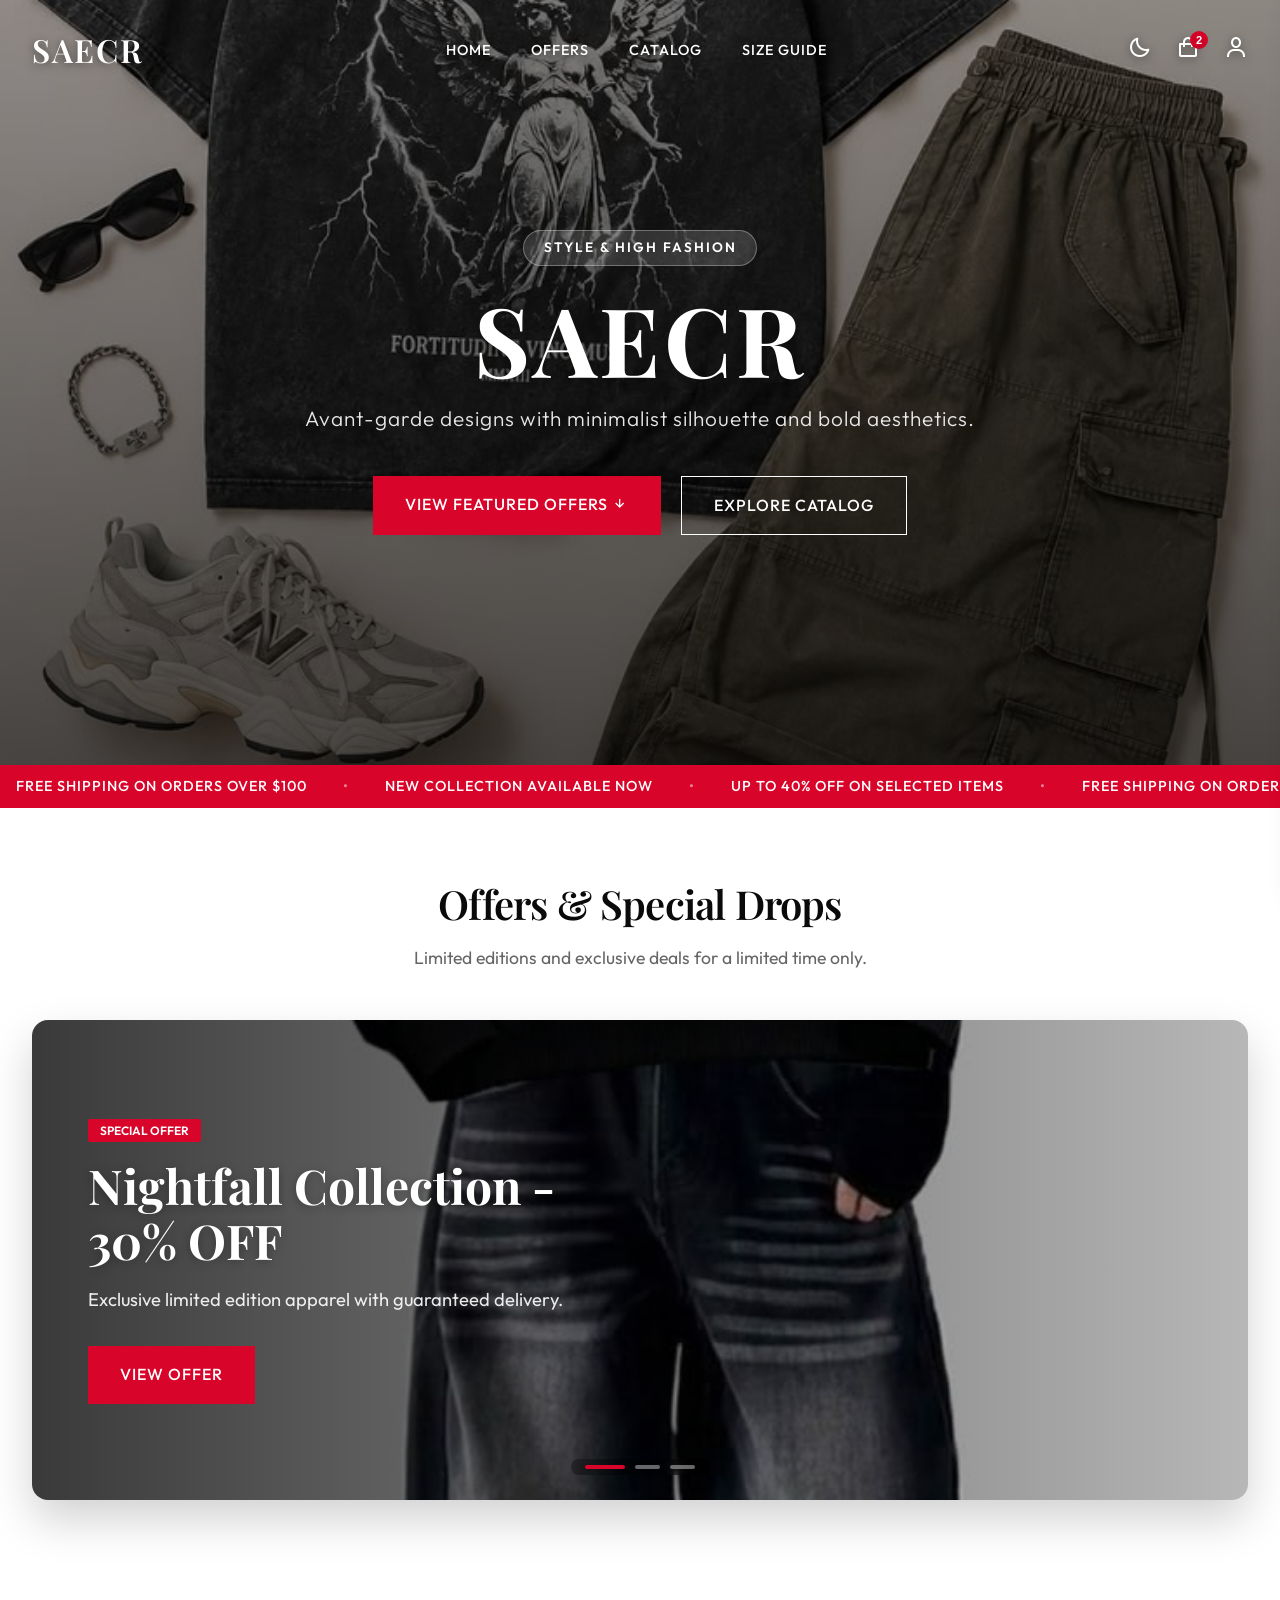
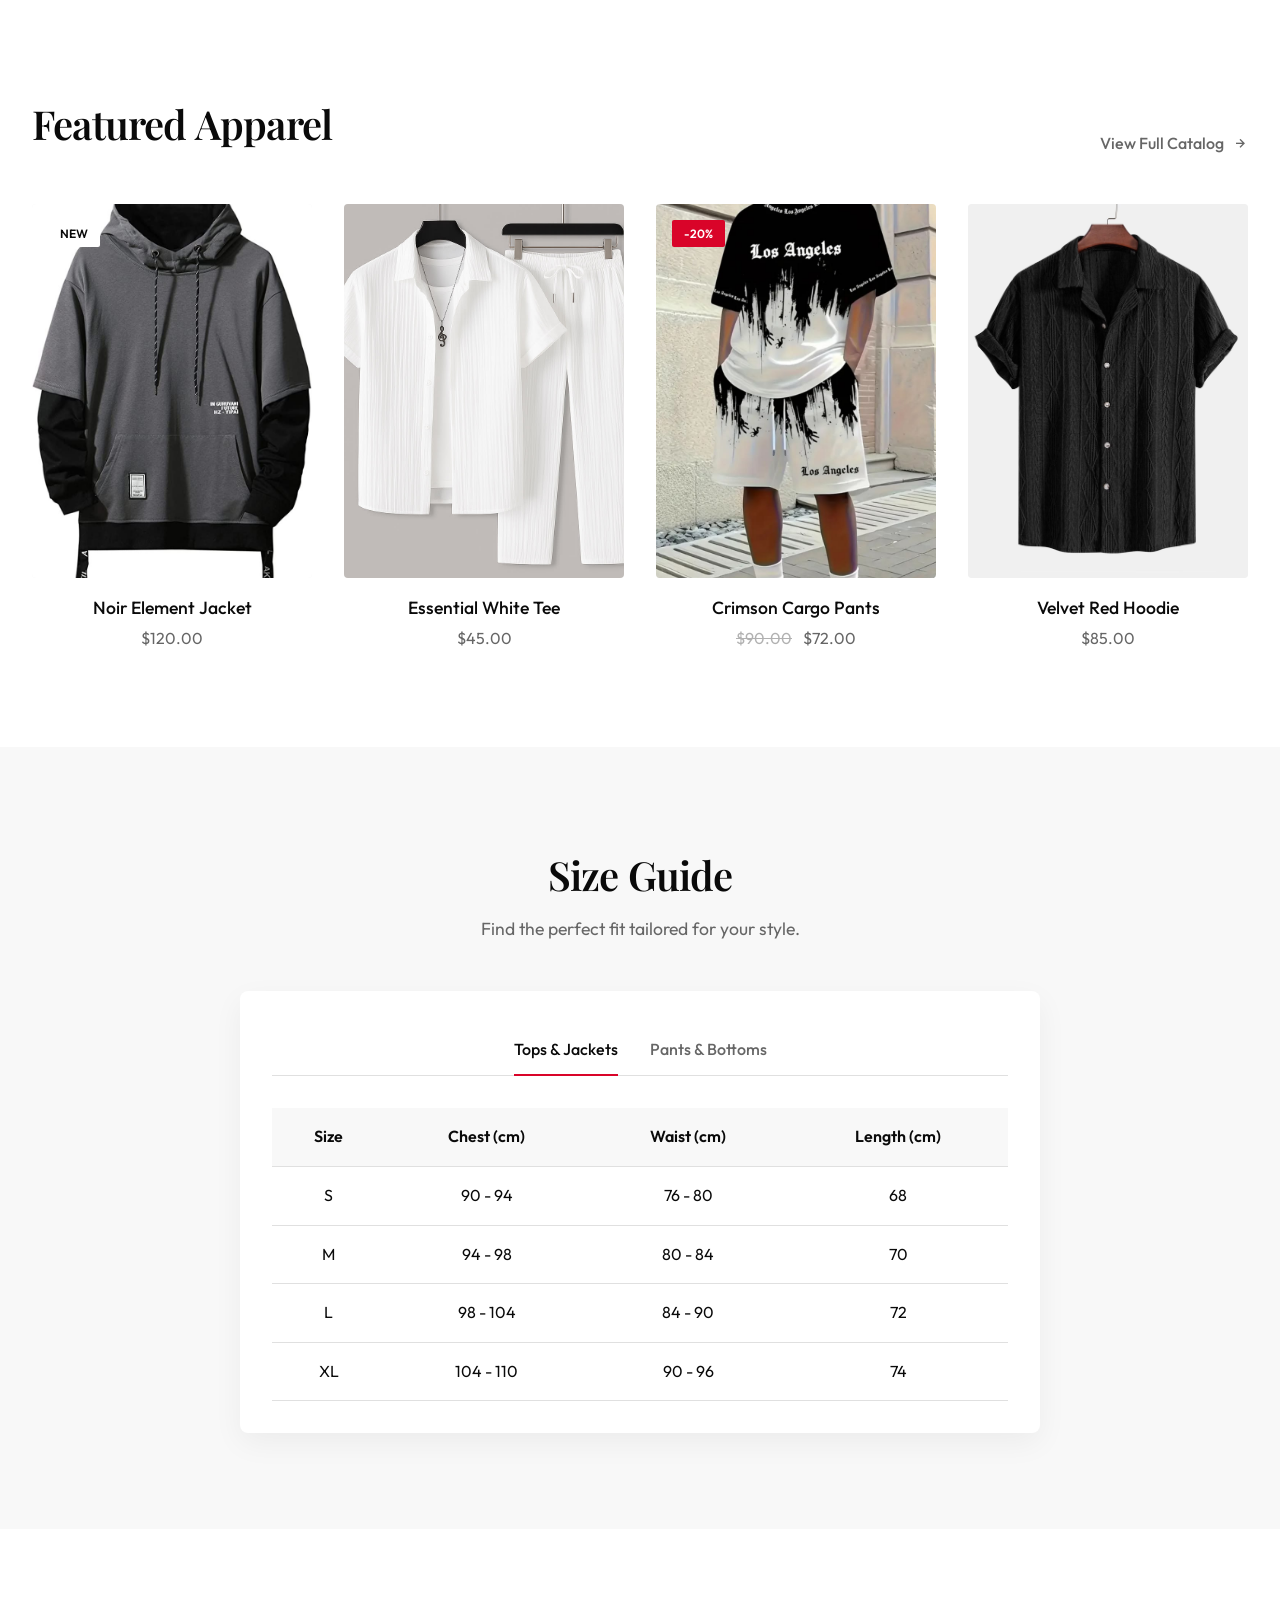
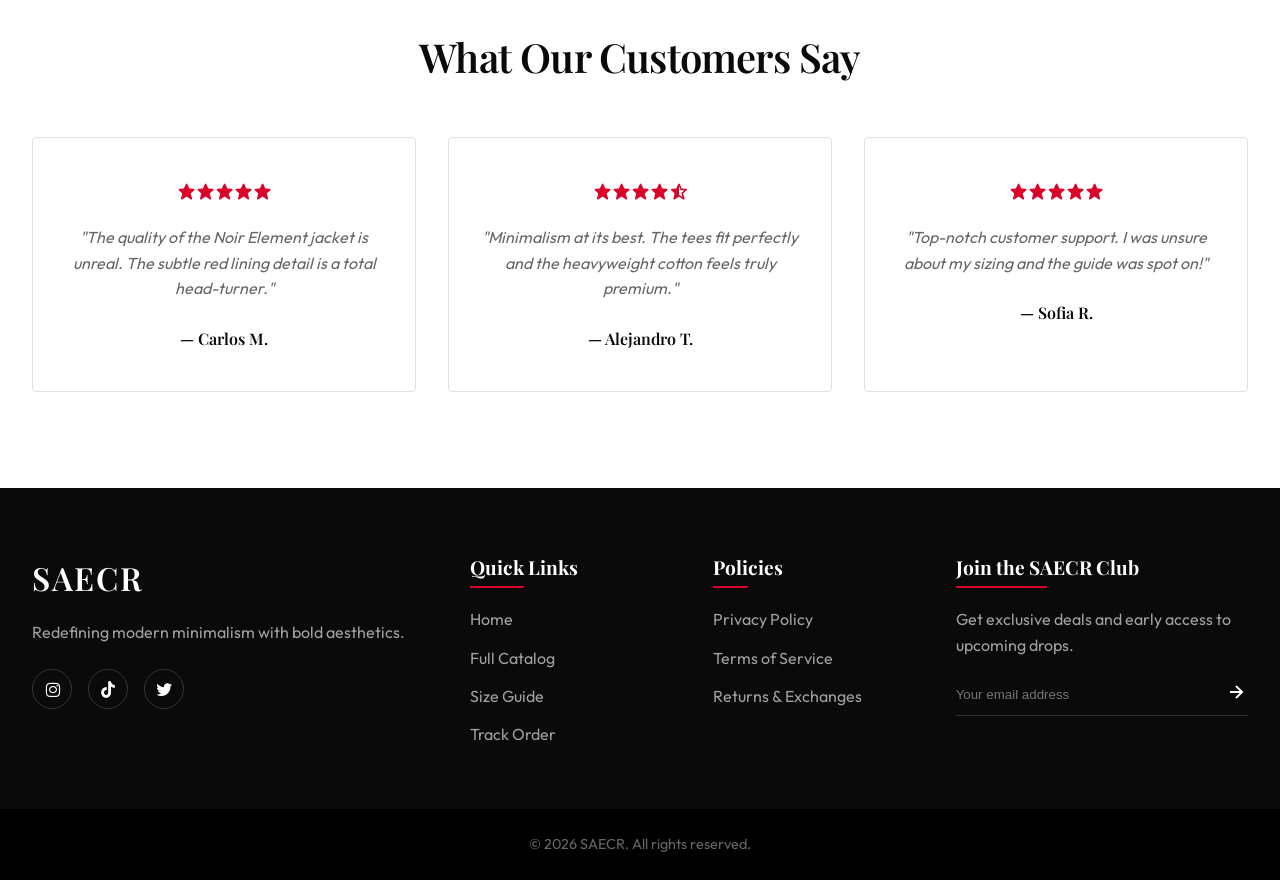
==== commit d37acd95: "Fix idioma" ====
--- a/index.html
+++ b/index.html
@@ -1,10 +1,10 @@
 <!DOCTYPE html>
-<html lang="es">
+<html lang="en">
 
 <head>
     <meta charset="UTF-8">
     <meta name="viewport" content="width=device-width, initial-scale=1.0">
-    <title>SAECR | Moda Premium</title>
+    <title>SAECR | Premium Streetwear & Modern Fashion</title>
     <!-- Google Fonts -->
     <link rel="preconnect" href="https://fonts.googleapis.com">
     <link rel="preconnect" href="https://fonts.gstatic.com" crossorigin>
@@ -22,20 +22,20 @@
         <div class="nav-container">
             <a href="#" class="logo">SAECR</a>
             <ul class="nav-links">
-                <li><a href="#inicio">Inicio</a></li>
-                <li><a href="#ofertas">Ofertas</a></li>
-                <li><a href="catalogo.html">Catálogo</a></li>
-                <li><a href="tallas.html">Guía de Tallas</a></li>
+                <li><a href="#inicio">Home</a></li>
+                <li><a href="#ofertas">Offers</a></li>
+                <li><a href="catalogo.html">Catalog</a></li>
+                <li><a href="tallas.html">Size Guide</a></li>
             </ul>
             <div class="nav-actions">
-                <button id="theme-toggle" class="icon-btn" aria-label="Cambiar tema">
+                <button id="theme-toggle" class="icon-btn" aria-label="Toggle theme">
                     <i class='bx bx-moon'></i>
                 </button>
-                <button class="icon-btn cart-toggle-btn" aria-label="Carrito" id="cart-toggle">
+                <button class="icon-btn cart-toggle-btn" aria-label="Cart" id="cart-toggle">
                     <i class='bx bx-shopping-bag'></i>
                     <span class="cart-count-badge">2</span>
                 </button>
-                <a href="perfil.html" class="icon-btn" id="user-btn" title="Mi Cuenta / Iniciar Sesión">
+                <a href="perfil.html" class="icon-btn" id="user-btn" title="My Account / Sign In">
                     <i class='bx bx-user'></i>
                 </a>
                 <!-- Mobile menu toggle -->
@@ -49,10 +49,10 @@
     <!-- Mobile Menu Overlay -->
     <div class="mobile-menu" id="mobile-menu">
         <ul class="mobile-links">
-            <li><a href="#inicio">Inicio</a></li>
-            <li><a href="#ofertas">Ofertas</a></li>
-            <li><a href="catalogo.html">Catálogo</a></li>
-            <li><a href="tallas.html">Guía de Tallas</a></li>
+            <li><a href="#inicio">Home</a></li>
+            <li><a href="#ofertas">Offers</a></li>
+            <li><a href="catalogo.html">Catalog</a></li>
+            <li><a href="tallas.html">Size Guide</a></li>
         </ul>
     </div>
 
@@ -61,13 +61,13 @@
         style="background-image: url('img/489f96b5937737e738f3c1789f232bcb.jpg');">
         <div class="hero-overlay"></div>
         <div class="hero-content fade-up">
-            <span class="hero-badge">ESTILO & ALTA MODA</span>
+            <span class="hero-badge">STYLE & HIGH FASHION</span>
             <h1 class="hero-title">SAECR</h1>
-            <p class="hero-subtitle">Diseños vanguardistas de silueta minimalista y carácter audaz.</p>
+            <p class="hero-subtitle">Avant-garde designs with minimalist silhouette and bold aesthetics.</p>
             <div class="hero-cta-group">
-                <a href="#ofertas" class="btn btn-primary">Ver Ofertas Destacadas <i
+                <a href="#ofertas" class="btn btn-primary">View Featured Offers <i
                         class='bx bx-down-arrow-alt'></i></a>
-                <a href="#catalogo" class="btn btn-outline">Explorar Catálogo</a>
+                <a href="#catalogo" class="btn btn-outline">Explore Catalog</a>
             </div>
         </div>
     </header>
@@ -75,24 +75,24 @@
     <!-- Marquee / Offers -->
     <div class="offers-marquee">
         <div class="marquee-content">
-            <span>ENVÍO GRATIS EN PEDIDOS SUPERIORES A $100</span>
+            <span>FREE SHIPPING ON ORDERS OVER $100</span>
             <span class="dot">•</span>
-            <span>NUEVA COLECCIÓN DISPONIBLE</span>
+            <span>NEW COLLECTION AVAILABLE NOW</span>
             <span class="dot">•</span>
-            <span>HASTA 40% DE DESCUENTO EN SELECCIONADOS</span>
+            <span>UP TO 40% OFF ON SELECTED ITEMS</span>
             <span class="dot">•</span>
-            <span>ENVÍO GRATIS EN PEDIDOS SUPERIORES A $100</span>
+            <span>FREE SHIPPING ON ORDERS OVER $100</span>
             <span class="dot">•</span>
-            <span>NUEVA COLECCIÓN DISPONIBLE</span>
+            <span>NEW COLLECTION AVAILABLE NOW</span>
         </div>
     </div>
 
-    <!-- Offers Carousel Section (Baja de posición) -->
+    <!-- Offers Carousel Section -->
     <section id="ofertas" class="section offers-carousel-section">
         <div class="container">
             <div class="section-header center fade-up-scroll">
-                <h2 class="section-title">Carrusel de Ofertas & Promociones</h2>
-                <p class="section-subtitle">Ediciones limitadas y descuentos especiales por tiempo limitado.</p>
+                <h2 class="section-title">Offers & Special Drops</h2>
+                <p class="section-subtitle">Limited editions and exclusive deals for a limited time only.</p>
             </div>
 
             <div class="carousel-wrapper fade-up-scroll">
@@ -100,31 +100,28 @@
                     <div class="carousel-slide active"
                         style="background-image: url('img/6410aaca8434f0db8516faca33340e44.jpg');">
                         <div class="carousel-content">
-                            <span class="badge badge-sale">OFERTA ESPECIAL</span>
-                            <h2 class="slide-title">Colección Nocturna - 30% OFF</h2>
-                            <p class="slide-subtitle">Prendas exclusivas de edición limitada con envíos garantizados.
-                            </p>
-                            <a href="#catalogo" class="btn btn-primary">Ver Oferta</a>
+                            <span class="badge badge-sale">SPECIAL OFFER</span>
+                            <h2 class="slide-title">Nightfall Collection - 30% OFF</h2>
+                            <p class="slide-subtitle">Exclusive limited edition apparel with guaranteed delivery.</p>
+                            <a href="#catalogo" class="btn btn-primary">View Offer</a>
                         </div>
                     </div>
                     <div class="carousel-slide"
                         style="background-image: url('img/ddde149b1134c4387cd174a99b8d2e31.jpg');">
                         <div class="carousel-content">
-                            <span class="badge badge-new">TEMPORADA 2026</span>
-                            <h2 class="slide-title">Nuevos Lanzamientos Urbanos</h2>
-                            <p class="slide-subtitle">Combina estilo y comodidad con nuestros nuevos materiales
-                                seleccionados.</p>
-                            <a href="#catalogo" class="btn btn-primary">Explorar Ahora</a>
+                            <span class="badge badge-new">2026 DROP</span>
+                            <h2 class="slide-title">New Urban Arrivals</h2>
+                            <p class="slide-subtitle">Combine style and comfort with our newly selected textiles.</p>
+                            <a href="#catalogo" class="btn btn-primary">Explore Now</a>
                         </div>
                     </div>
                     <div class="carousel-slide"
                         style="background-image: url('img/bbeba3902ab4b259335b31585e0369e6.jpg');">
                         <div class="carousel-content">
-                            <span class="badge badge-sale">HASTA 40% DESCUENTO</span>
-                            <h2 class="slide-title">Paquetes & Outfits Completos</h2>
-                            <p class="slide-subtitle">Renueva tu armario con promociones exclusivas en la tienda online.
-                            </p>
-                            <a href="#catalogo" class="btn btn-primary">Obtener Descuento</a>
+                            <span class="badge badge-sale">UP TO 40% OFF</span>
+                            <h2 class="slide-title">Bundles & Full Outfits</h2>
+                            <p class="slide-subtitle">Upgrade your wardrobe with exclusive online store promotions.</p>
+                            <a href="#catalogo" class="btn btn-primary">Get Discount</a>
                         </div>
                     </div>
                     <div class="carousel-indicators">
@@ -140,22 +137,22 @@
     <section id="catalogo" class="section products-section">
         <div class="container">
             <div class="section-header fade-up-scroll">
-                <h2 class="section-title">Prendas Destacadas</h2>
-                <a href="catalogo.html" class="view-all">Ver todo el catálogo <i class='bx bx-right-arrow-alt'></i></a>
+                <h2 class="section-title">Featured Apparel</h2>
+                <a href="catalogo.html" class="view-all">View Full Catalog <i class='bx bx-right-arrow-alt'></i></a>
             </div>
             <div class="product-grid">
                 <!-- Product 1 -->
                 <div class="product-card fade-up-scroll">
                     <div class="product-image-wrapper">
                         <a href="producto.html"><img src="img/811127fc3b06ed0d25fab4647ac7745e.jpg"
-                                alt="Chaqueta Premium" class="product-img main-img"></a>
+                                alt="Noir Element Jacket" class="product-img main-img"></a>
                         <div class="product-badges">
-                            <span class="badge badge-new">Nuevo</span>
-                        </div>
-                        <button class="add-to-cart-btn"><i class='bx bx-shopping-bag'></i> Agregar</button>
+                            <span class="badge badge-new">New</span>
+                        </div>
+                        <button class="add-to-cart-btn"><i class='bx bx-shopping-bag'></i> Add to Cart</button>
                     </div>
                     <div class="product-info">
-                        <h3 class="product-name"><a href="producto.html">Chaqueta Noir Element</a></h3>
+                        <h3 class="product-name"><a href="producto.html">Noir Element Jacket</a></h3>
                         <p class="product-price">$120.00</p>
                     </div>
                 </div>
@@ -163,38 +160,38 @@
                 <div class="product-card fade-up-scroll" style="transition-delay: 0.1s;">
                     <div class="product-image-wrapper">
                         <a href="producto.html"><img src="img/92c0b1f370799be083c30d45b7eeafc8.jpg"
-                                alt="Camiseta Minimalista" class="product-img main-img"></a>
-                        <button class="add-to-cart-btn"><i class='bx bx-shopping-bag'></i> Agregar</button>
+                                alt="Essential White Tee" class="product-img main-img"></a>
+                        <button class="add-to-cart-btn"><i class='bx bx-shopping-bag'></i> Add to Cart</button>
                     </div>
                     <div class="product-info">
-                        <h3 class="product-name"><a href="producto.html">Camiseta Essential Blanca</a></h3>
+                        <h3 class="product-name"><a href="producto.html">Essential White Tee</a></h3>
                         <p class="product-price">$45.00</p>
                     </div>
                 </div>
-                <!-- Product 3 Placeholder -->
+                <!-- Product 3 -->
                 <div class="product-card fade-up-scroll" style="transition-delay: 0.2s;">
                     <div class="product-image-wrapper">
                         <a href="producto.html"><img src="img/ae776e731c3643b9effc28e7f2017b68.jpg"
-                                alt="Pantalón Cargo Crimson" class="product-img main-img"></a>
+                                alt="Crimson Cargo Pants" class="product-img main-img"></a>
                         <div class="product-badges">
                             <span class="badge badge-sale">-20%</span>
                         </div>
-                        <button class="add-to-cart-btn"><i class='bx bx-shopping-bag'></i> Agregar</button>
+                        <button class="add-to-cart-btn"><i class='bx bx-shopping-bag'></i> Add to Cart</button>
                     </div>
                     <div class="product-info">
-                        <h3 class="product-name"><a href="producto.html">Pantalón Cargo Crimson</a></h3>
+                        <h3 class="product-name"><a href="producto.html">Crimson Cargo Pants</a></h3>
                         <p class="product-price"><span class="old-price">$90.00</span> $72.00</p>
                     </div>
                 </div>
-                <!-- Product 4 Placeholder -->
+                <!-- Product 4 -->
                 <div class="product-card fade-up-scroll" style="transition-delay: 0.3s;">
                     <div class="product-image-wrapper">
                         <a href="producto.html"><img src="img/bb1aa6fafc914b858361d48c7322bf22.jpg"
-                                alt="Sudadera Velvet Red" class="product-img main-img"></a>
-                        <button class="add-to-cart-btn"><i class='bx bx-shopping-bag'></i> Agregar</button>
+                                alt="Velvet Red Hoodie" class="product-img main-img"></a>
+                        <button class="add-to-cart-btn"><i class='bx bx-shopping-bag'></i> Add to Cart</button>
                     </div>
                     <div class="product-info">
-                        <h3 class="product-name"><a href="producto.html">Sudadera Velvet Red</a></h3>
+                        <h3 class="product-name"><a href="producto.html">Velvet Red Hoodie</a></h3>
                         <p class="product-price">$85.00</p>
                     </div>
                 </div>
@@ -206,22 +203,22 @@
     <section id="tallas" class="section size-guide-section bg-secondary">
         <div class="container">
             <div class="section-header center fade-up-scroll">
-                <h2 class="section-title">Guía de Tallas</h2>
-                <p class="section-subtitle">Encuentra el ajuste perfecto para tu estilo.</p>
+                <h2 class="section-title">Size Guide</h2>
+                <p class="section-subtitle">Find the perfect fit tailored for your style.</p>
             </div>
             <div class="size-guide-container fade-up-scroll">
                 <div class="size-tabs">
-                    <button class="tab-btn active" data-target="superior">Prendas Superiores</button>
-                    <button class="tab-btn" data-target="inferior">Prendas Inferiores</button>
+                    <button class="tab-btn active" data-target="superior">Tops & Jackets</button>
+                    <button class="tab-btn" data-target="inferior">Pants & Bottoms</button>
                 </div>
                 <div class="table-responsive">
                     <table class="size-table active" id="superior">
                         <thead>
                             <tr>
-                                <th>Talla</th>
-                                <th>Pecho (cm)</th>
-                                <th>Cintura (cm)</th>
-                                <th>Largo (cm)</th>
+                                <th>Size</th>
+                                <th>Chest (cm)</th>
+                                <th>Waist (cm)</th>
+                                <th>Length (cm)</th>
                             </tr>
                         </thead>
                         <tbody>
@@ -254,10 +251,10 @@
                     <table class="size-table" id="inferior">
                         <thead>
                             <tr>
-                                <th>Talla</th>
-                                <th>Cintura (cm)</th>
-                                <th>Cadera (cm)</th>
-                                <th>Largo (cm)</th>
+                                <th>Size</th>
+                                <th>Waist (cm)</th>
+                                <th>Hips (cm)</th>
+                                <th>Length (cm)</th>
                             </tr>
                         </thead>
                         <tbody>
@@ -296,7 +293,7 @@
     <section class="section reviews-section">
         <div class="container">
             <div class="section-header center fade-up-scroll">
-                <h2 class="section-title">Lo que dicen nuestros clientes</h2>
+                <h2 class="section-title">What Our Customers Say</h2>
             </div>
             <div class="reviews-grid">
                 <div class="review-card fade-up-scroll">
@@ -304,8 +301,7 @@
                         <i class='bx bxs-star'></i><i class='bx bxs-star'></i><i class='bx bxs-star'></i><i
                             class='bx bxs-star'></i><i class='bx bxs-star'></i>
                     </div>
-                    <p class="review-text">"La calidad de la chaqueta Noir Element es increíble. El detalle rojo en el
-                        forro interior es un toque espectacular."</p>
+                    <p class="review-text">"The quality of the Noir Element jacket is unreal. The subtle red lining detail is a total head-turner."</p>
                     <p class="review-author">— Carlos M.</p>
                 </div>
                 <div class="review-card fade-up-scroll" style="transition-delay: 0.1s;">
@@ -313,8 +309,7 @@
                         <i class='bx bxs-star'></i><i class='bx bxs-star'></i><i class='bx bxs-star'></i><i
                             class='bx bxs-star'></i><i class='bx bxs-star-half'></i>
                     </div>
-                    <p class="review-text">"Minimalismo en su máxima expresión. Las camisetas tienen un fit perfecto y
-                        la tela se siente verdaderamente premium."</p>
+                    <p class="review-text">"Minimalism at its best. The tees fit perfectly and the heavyweight cotton feels truly premium."</p>
                     <p class="review-author">— Alejandro T.</p>
                 </div>
                 <div class="review-card fade-up-scroll" style="transition-delay: 0.2s;">
@@ -322,8 +317,7 @@
                         <i class='bx bxs-star'></i><i class='bx bxs-star'></i><i class='bx bxs-star'></i><i
                             class='bx bxs-star'></i><i class='bx bxs-star'></i>
                     </div>
-                    <p class="review-text">"Excelente servicio al cliente. Tuve una duda con mi talla y me guiaron
-                        perfecto usando la tabla de medidas."</p>
+                    <p class="review-text">"Top-notch customer support. I was unsure about my sizing and the guide was spot on!"</p>
                     <p class="review-author">— Sofia R.</p>
                 </div>
             </div>
@@ -335,7 +329,7 @@
         <div class="container footer-grid">
             <div class="footer-brand">
                 <h2 class="logo">SAECR</h2>
-                <p>Redefiniendo el minimalismo moderno con toques audaces.</p>
+                <p>Redefining modern minimalism with bold aesthetics.</p>
                 <div class="social-links">
                     <a href="#"><i class='bx bxl-instagram'></i></a>
                     <a href="#"><i class='bx bxl-tiktok'></i></a>
@@ -343,39 +337,39 @@
                 </div>
             </div>
             <div class="footer-links">
-                <h3>Enlaces Útiles</h3>
+                <h3>Quick Links</h3>
                 <ul>
-                    <li><a href="#inicio">Inicio</a></li>
-                    <li><a href="#catalogo">Catálogo Completo</a></li>
-                    <li><a href="#tallas">Guía de Tallas</a></li>
-                    <li><a href="#">Rastrea tu pedido</a></li>
+                    <li><a href="#inicio">Home</a></li>
+                    <li><a href="#catalogo">Full Catalog</a></li>
+                    <li><a href="#tallas">Size Guide</a></li>
+                    <li><a href="#">Track Order</a></li>
                 </ul>
             </div>
             <div class="footer-links">
-                <h3>Políticas</h3>
+                <h3>Policies</h3>
                 <ul>
-                    <li><a href="terminos.html#privacidad" target="_blank">Política de Privacidad</a></li>
-                    <li><a href="terminos.html" target="_blank">Términos de Servicio</a></li>
-                    <li><a href="terminos.html#garantia" target="_blank">Cambios y Devoluciones</a></li>
+                    <li><a href="terminos.html#privacidad" target="_blank">Privacy Policy</a></li>
+                    <li><a href="terminos.html" target="_blank">Terms of Service</a></li>
+                    <li><a href="terminos.html#garantia" target="_blank">Returns & Exchanges</a></li>
                 </ul>
             </div>
             <div class="footer-newsletter">
-                <h3>Únete al Club SAECR</h3>
-                <p>Recibe ofertas exclusivas y acceso anticipado a nuevas colecciones.</p>
+                <h3>Join the SAECR Club</h3>
+                <p>Get exclusive deals and early access to upcoming drops.</p>
                 <form class="newsletter-form">
-                    <input type="email" placeholder="Tu correo electrónico" required>
+                    <input type="email" placeholder="Your email address" required>
                     <button type="submit"><i class='bx bx-right-arrow-alt'></i></button>
                 </form>
             </div>
         </div>
         <div class="footer-bottom">
-            <p>&copy; 2026 SAECR. Todos los derechos reservados.</p>
-        </div>
-        <!-- Side Shopping Cart Drawer (Carrito de Compras Flotante) -->
+            <p>&copy; 2026 SAECR. All rights reserved.</p>
+        </div>
+        <!-- Side Shopping Cart Drawer -->
         <div class="cart-overlay" id="cart-overlay"></div>
         <aside class="cart-drawer" id="cart-drawer">
             <div class="cart-drawer-header">
-                <h3><i class='bx bx-shopping-bag'></i> Mi Carrito (<span id="cart-drawer-count">2</span>)</h3>
+                <h3><i class='bx bx-shopping-bag'></i> My Cart (<span id="cart-drawer-count">2</span>)</h3>
                 <button class="close-cart-btn" id="close-cart"><i class='bx bx-x'></i></button>
             </div>
 
@@ -383,12 +377,11 @@
                 <!-- Item 1 -->
                 <div class="cart-item">
                     <a href="producto.html"><img src="img/811127fc3b06ed0d25fab4647ac7745e.jpg"
-                            alt="Chaqueta Noir Element" class="cart-item-img"></a>
+                            alt="Noir Element Jacket" class="cart-item-img"></a>
                     <div class="cart-item-details">
-                        <span class="cart-item-category">Colección Urbana</span>
-                        <h4 class="cart-item-title"><a href="producto.html">Chaqueta Noir Element</a></h4>
-                        <span class="cart-item-meta">Talla: <strong>M</strong> | Color: <strong>Negro
-                                Noir</strong></span>
+                        <span class="cart-item-category">Urban Collection</span>
+                        <h4 class="cart-item-title"><a href="producto.html">Noir Element Jacket</a></h4>
+                        <span class="cart-item-meta">Size: <strong>M</strong> | Color: <strong>Noir Black</strong></span>
                         <span class="cart-item-meta">Ref: #SAE-811</span>
                         <div class="cart-item-price-row">
                             <span class="cart-item-price">$120.00</span>
@@ -398,21 +391,19 @@
                                 <button class="item-qty-btn increase-qty"><i class='bx bx-plus'></i></button>
                             </div>
                         </div>
-                        <a href="producto.html" class="cart-view-detail-btn"><i class='bx bx-show-alt'></i> Ver detalle
-                            completo</a>
-                    </div>
-                    <button class="remove-item-btn" title="Eliminar"><i class='bx bx-trash'></i></button>
+                        <a href="producto.html" class="cart-view-detail-btn"><i class='bx bx-show-alt'></i> View full details</a>
+                    </div>
+                    <button class="remove-item-btn" title="Remove"><i class='bx bx-trash'></i></button>
                 </div>
 
                 <!-- Item 2 -->
                 <div class="cart-item">
                     <a href="producto.html"><img src="img/92c0b1f370799be083c30d45b7eeafc8.jpg"
-                            alt="Camiseta Essential Blanca" class="cart-item-img"></a>
+                            alt="Essential White Tee" class="cart-item-img"></a>
                     <div class="cart-item-details">
-                        <span class="cart-item-category">Básicos SAECR</span>
-                        <h4 class="cart-item-title"><a href="producto.html">Camiseta Essential Blanca</a></h4>
-                        <span class="cart-item-meta">Talla: <strong>L</strong> | Color: <strong>Blanco
-                                Marfil</strong></span>
+                        <span class="cart-item-category">SAECR Basics</span>
+                        <h4 class="cart-item-title"><a href="producto.html">Essential White Tee</a></h4>
+                        <span class="cart-item-meta">Size: <strong>L</strong> | Color: <strong>Ivory White</strong></span>
                         <span class="cart-item-meta">Ref: #SAE-92c</span>
                         <div class="cart-item-price-row">
                             <span class="cart-item-price">$45.00</span>
@@ -422,10 +413,9 @@
                                 <button class="item-qty-btn increase-qty"><i class='bx bx-plus'></i></button>
                             </div>
                         </div>
-                        <a href="producto.html" class="cart-view-detail-btn"><i class='bx bx-show-alt'></i> Ver detalle
-                            completo</a>
-                    </div>
-                    <button class="remove-item-btn" title="Eliminar"><i class='bx bx-trash'></i></button>
+                        <a href="producto.html" class="cart-view-detail-btn"><i class='bx bx-show-alt'></i> View full details</a>
+                    </div>
+                    <button class="remove-item-btn" title="Remove"><i class='bx bx-trash'></i></button>
                 </div>
             </div>
 
@@ -435,27 +425,26 @@
                     <strong id="cart-subtotal">$165.00</strong>
                 </div>
                 <div class="cart-summary-line">
-                    <span>Envío</span>
-                    <span class="free-shipping-tag">Gratis</span>
-                </div>
-                <p class="cart-tax-notice">Impuestos calculados en la pantalla de pago.</p>
-
-                <button class="btn btn-primary checkout-btn">Proceder al Pago <i
+                    <span>Shipping</span>
+                    <span class="free-shipping-tag">Free</span>
+                </div>
+                <p class="cart-tax-notice">Taxes calculated at checkout.</p>
+
+                <button class="btn btn-primary checkout-btn">Proceed to Checkout <i
                         class='bx bx-right-arrow-alt'></i></button>
-                <a href="catalogo.html" class="continue-shopping">Continuar Comprando</a>
-            </div>
-            <!-- Login & Register Modal (Modal de Autenticación) -->
+                <a href="catalogo.html" class="continue-shopping">Continue Shopping</a>
+            </div>
+            <!-- Login & Register Modal -->
             <div class="modal-overlay" id="auth-modal-overlay"></div>
             <div class="auth-modal" id="auth-modal">
                 <div class="modal-header">
-                    <h3><i class='bx bx-user-circle'></i> Iniciar Sesión / Registro</h3>
+                    <h3><i class='bx bx-user-circle'></i> Customer Account</h3>
                     <button class="modal-close-btn" id="close-auth-modal"><i class='bx bx-x'></i></button>
                 </div>
                 <div class="modal-body">
                     <div class="auth-tabs">
-                        <button type="button" class="auth-tab-btn active" data-auth-tab="login-form">Iniciar
-                            Sesión</button>
-                        <button type="button" class="auth-tab-btn" data-auth-tab="register-form">Crear Cuenta</button>
+                        <button type="button" class="auth-tab-btn active" data-auth-tab="login-form">Sign In</button>
+                        <button type="button" class="auth-tab-btn" data-auth-tab="register-form">Create Account</button>
                     </div>
 
                     <!-- Login Form -->
@@ -471,25 +460,25 @@
                                 <path fill="#EA4335"
                                     d="M9 3.58c1.321 0 2.508.454 3.44 1.345l2.582-2.58C13.463.891 11.426 0 9 0A8.997 8.997 0 0 0 .957 4.958L3.964 7.29C4.672 5.163 6.656 3.58 9 3.58z" />
                             </svg>
-                            <span>Continuar con Google</span>
+                            <span>Continue with Google</span>
                         </button>
-                        <div class="auth-divider"><span>o con tu correo</span></div>
+                        <div class="auth-divider"><span>or with your email</span></div>
                         <form class="auth-form" id="login-form-element">
                             <div class="input-group">
-                                <label>Correo Electrónico</label>
-                                <input type="email" placeholder="ejemplo@correo.com" required>
+                                <label>Email Address</label>
+                                <input type="email" placeholder="example@email.com" required>
                             </div>
                             <div class="input-group">
-                                <label>Contraseña</label>
-                                <input type="password" placeholder="Tu contraseña" required>
+                                <label>Password</label>
+                                <input type="password" placeholder="Your password" required>
                             </div>
                             <div class="auth-options-row">
                                 <label class="remember-me">
-                                    <input type="checkbox" checked> Recordarme
+                                    <input type="checkbox" checked> Remember me
                                 </label>
-                                <a href="#" class="forgot-pass-link">¿Olvidaste tu contraseña?</a>
-                            </div>
-                            <button type="submit" class="btn btn-primary auth-submit-btn">Ingresar a mi Cuenta</button>
+                                <a href="#" class="forgot-pass-link">Forgot password?</a>
+                            </div>
+                            <button type="submit" class="btn btn-primary auth-submit-btn">Sign In to My Account</button>
                         </form>
                     </div>
 
@@ -506,60 +495,60 @@
                                 <path fill="#EA4335"
                                     d="M9 3.58c1.321 0 2.508.454 3.44 1.345l2.582-2.58C13.463.891 11.426 0 9 0A8.997 8.997 0 0 0 .957 4.958L3.964 7.29C4.672 5.163 6.656 3.58 9 3.58z" />
                             </svg>
-                            <span>Registrarse con Google</span>
+                            <span>Sign up with Google</span>
                         </button>
-                        <div class="auth-divider"><span>o completa tus datos</span></div>
+                        <div class="auth-divider"><span>or complete your details</span></div>
                         <form class="auth-form" id="register-form-element">
                             <div class="input-group">
-                                <label>Nombre Completo</label>
-                                <input type="text" placeholder="Tu nombre y apellido" required>
+                                <label>Full Name</label>
+                                <input type="text" placeholder="Your full name" required>
                             </div>
                             <div class="input-group">
-                                <label>Correo Electrónico</label>
-                                <input type="email" placeholder="ejemplo@correo.com" required>
+                                <label>Email Address</label>
+                                <input type="email" placeholder="example@email.com" required>
                             </div>
                             <div class="input-group">
-                                <label>Contraseña</label>
-                                <input type="password" placeholder="Mínimo 8 caracteres" required>
+                                <label>Password</label>
+                                <input type="password" placeholder="Minimum 8 characters" required>
                             </div>
                             <div class="auth-options-row">
                                 <label class="remember-me">
                                     <input type="checkbox" id="terms-checkbox" required disabled>
-                                    <span>He leído y acepto los <a href="#" class="terms-link" id="open-terms-btn">Términos y Condiciones</a></span>
+                                    <span>I have read and agree to the <a href="#" class="terms-link" id="open-terms-btn">Terms & Conditions</a></span>
                                 </label>
                             </div>
-                            <button type="submit" class="btn btn-primary auth-submit-btn">Crear mi Cuenta</button>
+                            <button type="submit" class="btn btn-primary auth-submit-btn">Create My Account</button>
                         </form>
                     </div>
                 </div>
             </div>
 
-            <!-- Terms & Conditions Modal (Modal de Términos y Condiciones) -->
+            <!-- Terms & Conditions Modal -->
             <div class="modal-overlay" id="terms-modal-overlay"></div>
             <div class="terms-modal" id="terms-modal">
                 <div class="modal-header">
-                    <h3><i class='bx bx-file'></i> Términos y Condiciones del Servicio SAECR</h3>
+                    <h3><i class='bx bx-file'></i> SAECR Terms of Service</h3>
                     <button class="modal-close-btn" id="close-terms-modal"><i class='bx bx-x'></i></button>
                 </div>
                 <div class="modal-body" id="terms-modal-body" style="max-height: 320px; overflow-y: auto; padding: 1.5rem; border: 1px solid var(--border-color); border-radius: 8px; margin: 1.2rem 1.8rem;">
-                    <h4>1. Registro y Seguridad de la Cuenta</h4>
-                    <p>Al registrarte en SAECR, garantizas proporcionar datos verídicos para el correcto procesamiento de tus pedidos, compras y reservas de pre-orden. Eres responsable del uso adecuado de tus credenciales.</p>
-
-                    <h4>2. Políticas de Pre-Orden & Reservas</h4>
-                    <p>Las compras realizadas bajo la modalidad de <strong>Pre-Orden</strong> corresponden a prendas exclusivas de confección limitada en taller. La fecha estimada de despacho se muestra al momento de confirmar el pedido.</p>
-
-                    <h4>3. Envíos & Garantías de Satisfacción</h4>
-                    <p>Todos nuestros envíos cuentan con número de seguimiento en tiempo real. Cuentas con 30 días posteriores a la recepción para cualquier cambio por talla o devolución sin costo de gestión.</p>
-
-                    <h4>4. Protección de Datos & Privacidad</h4>
-                    <p>Tus datos personales y transacciones financieras están encriptados y resguardados bajo estándares estrictos de ciberseguridad SSL de 256 bits.</p>
-
-                    <h4>5. Confirmación Obligatoria</h4>
-                    <p>Al hacer click en el botón de aceptación ubicado al final de este documento, confirmas haber leído este acuerdo en su totalidad y consientes el cumplimiento de las políticas de uso de SAECR.</p>
+                    <h4>1. Account Registration & Security</h4>
+                    <p>By registering on SAECR, you guarantee to provide truthful information for the accurate processing of your orders, purchases, and pre-order reservations. You are responsible for keeping your credentials safe.</p>
+
+                    <h4>2. Pre-Order & Reservation Policies</h4>
+                    <p>Purchases made under the <strong>Pre-Order</strong> category correspond to limited-edition boutique workshop garments. Estimated shipping dates are clearly displayed upon order confirmation.</p>
+
+                    <h4>3. Shipping & Satisfaction Guarantee</h4>
+                    <p>All shipments include real-time tracking. You have 30 continuous days following receipt to request size exchanges or returns at no additional management fee.</p>
+
+                    <h4>4. Data Protection & Privacy</h4>
+                    <p>Your personal details and financial transactions are encrypted and secured under strict 256-bit SSL cybersecurity and PCI-DSS Level 1 international standards.</p>
+
+                    <h4>5. Mandatory Confirmation</h4>
+                    <p>By clicking the acceptance button at the bottom of this document, you confirm that you have read this agreement in full and consent to comply with SAECR policies.</p>
                 </div>
                 <div class="modal-footer" style="padding: 1.2rem 1.8rem; border-top: 1px solid var(--border-color); display: flex; justify-content: space-between; align-items: center; gap: 1rem;">
-                    <small id="scroll-prompt-text" style="color: var(--primary-color); font-size: 0.82rem; font-weight: 500;"><i class='bx bx-down-arrow-alt bx-bounce'></i> Desplaza hasta el final para habilitar la aceptación</small>
-                    <button type="button" class="btn btn-primary btn-sm" id="accept-terms-btn" disabled style="min-width: 170px; opacity: 0.5; cursor: not-allowed;"><i class='bx bx-lock-alt'></i> Aceptar Términos</button>
+                    <small id="scroll-prompt-text" style="color: var(--primary-color); font-size: 0.82rem; font-weight: 500;"><i class='bx bx-down-arrow-alt bx-bounce'></i> Scroll to the bottom to enable acceptance</small>
+                    <button type="button" class="btn btn-primary btn-sm" id="accept-terms-btn" disabled style="min-width: 170px; opacity: 0.5; cursor: not-allowed;"><i class='bx bx-lock-alt'></i> Accept Terms</button>
                 </div>
             </div>
 
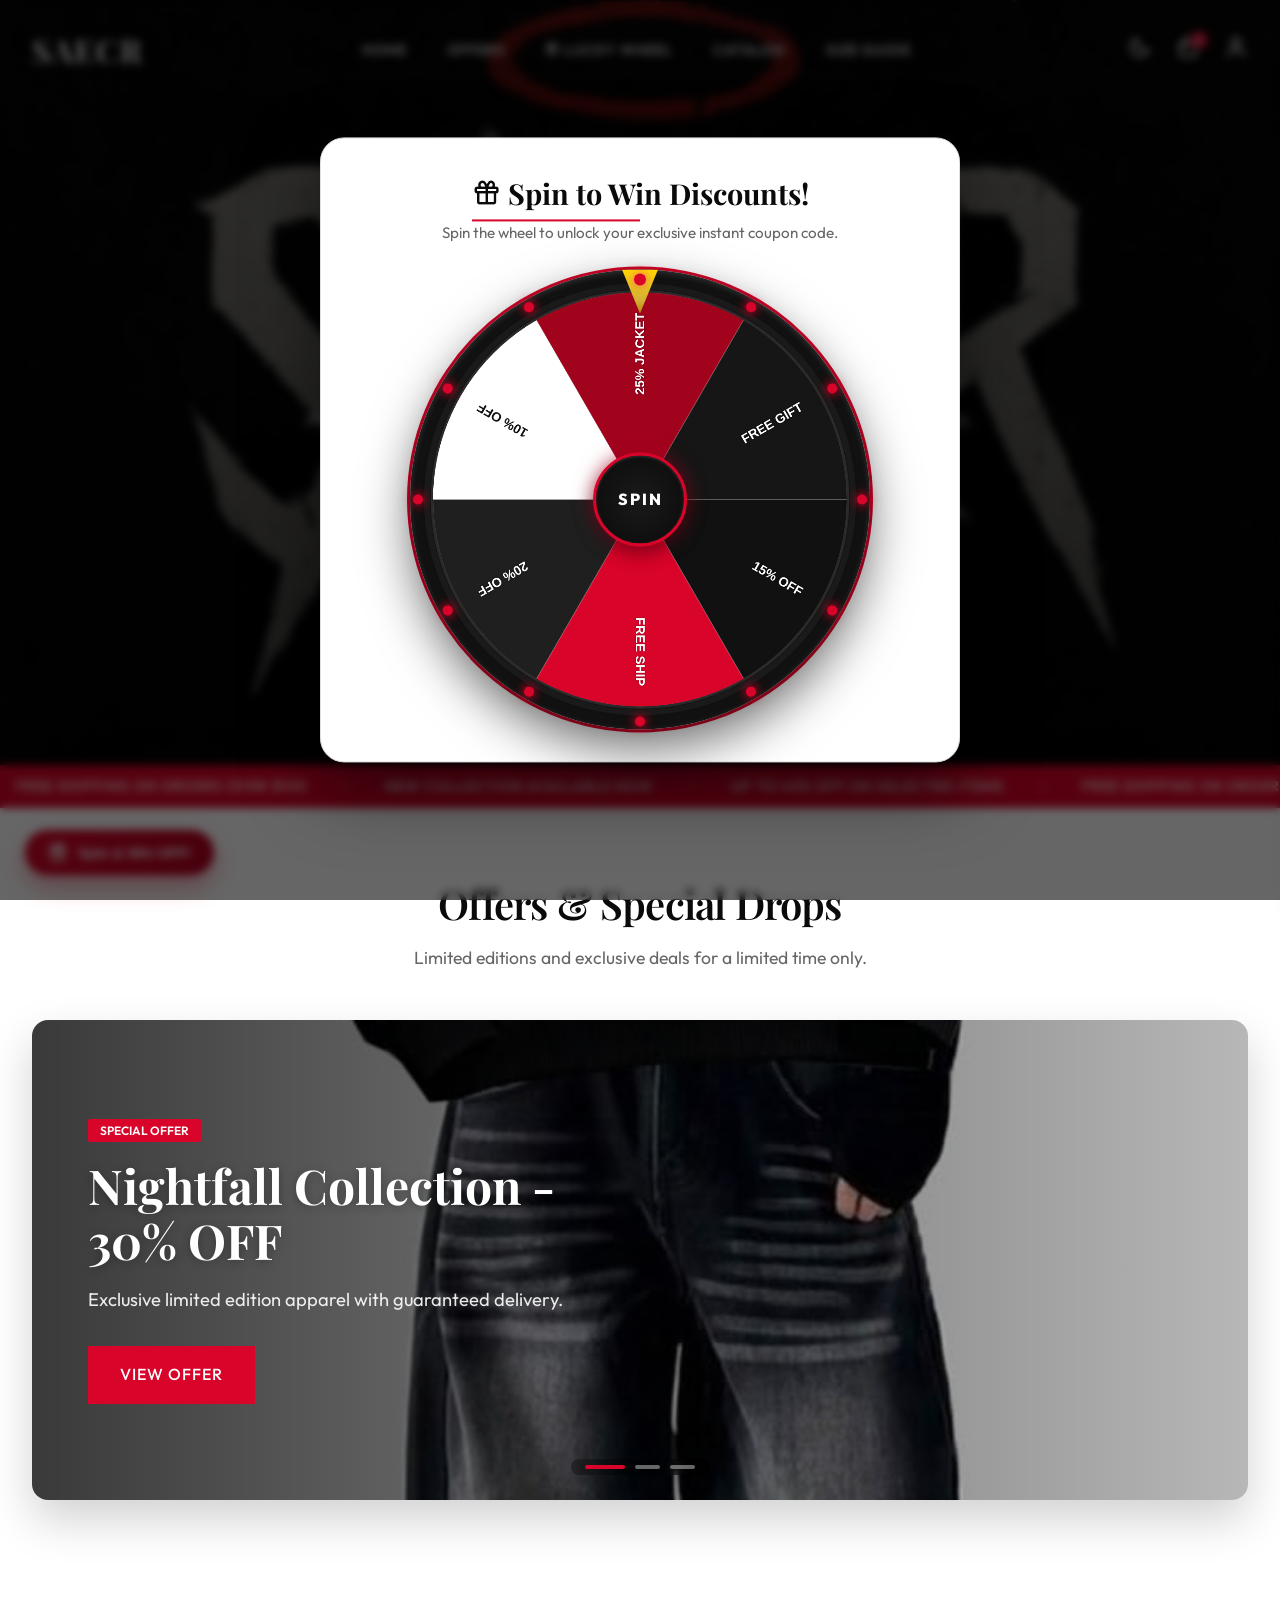
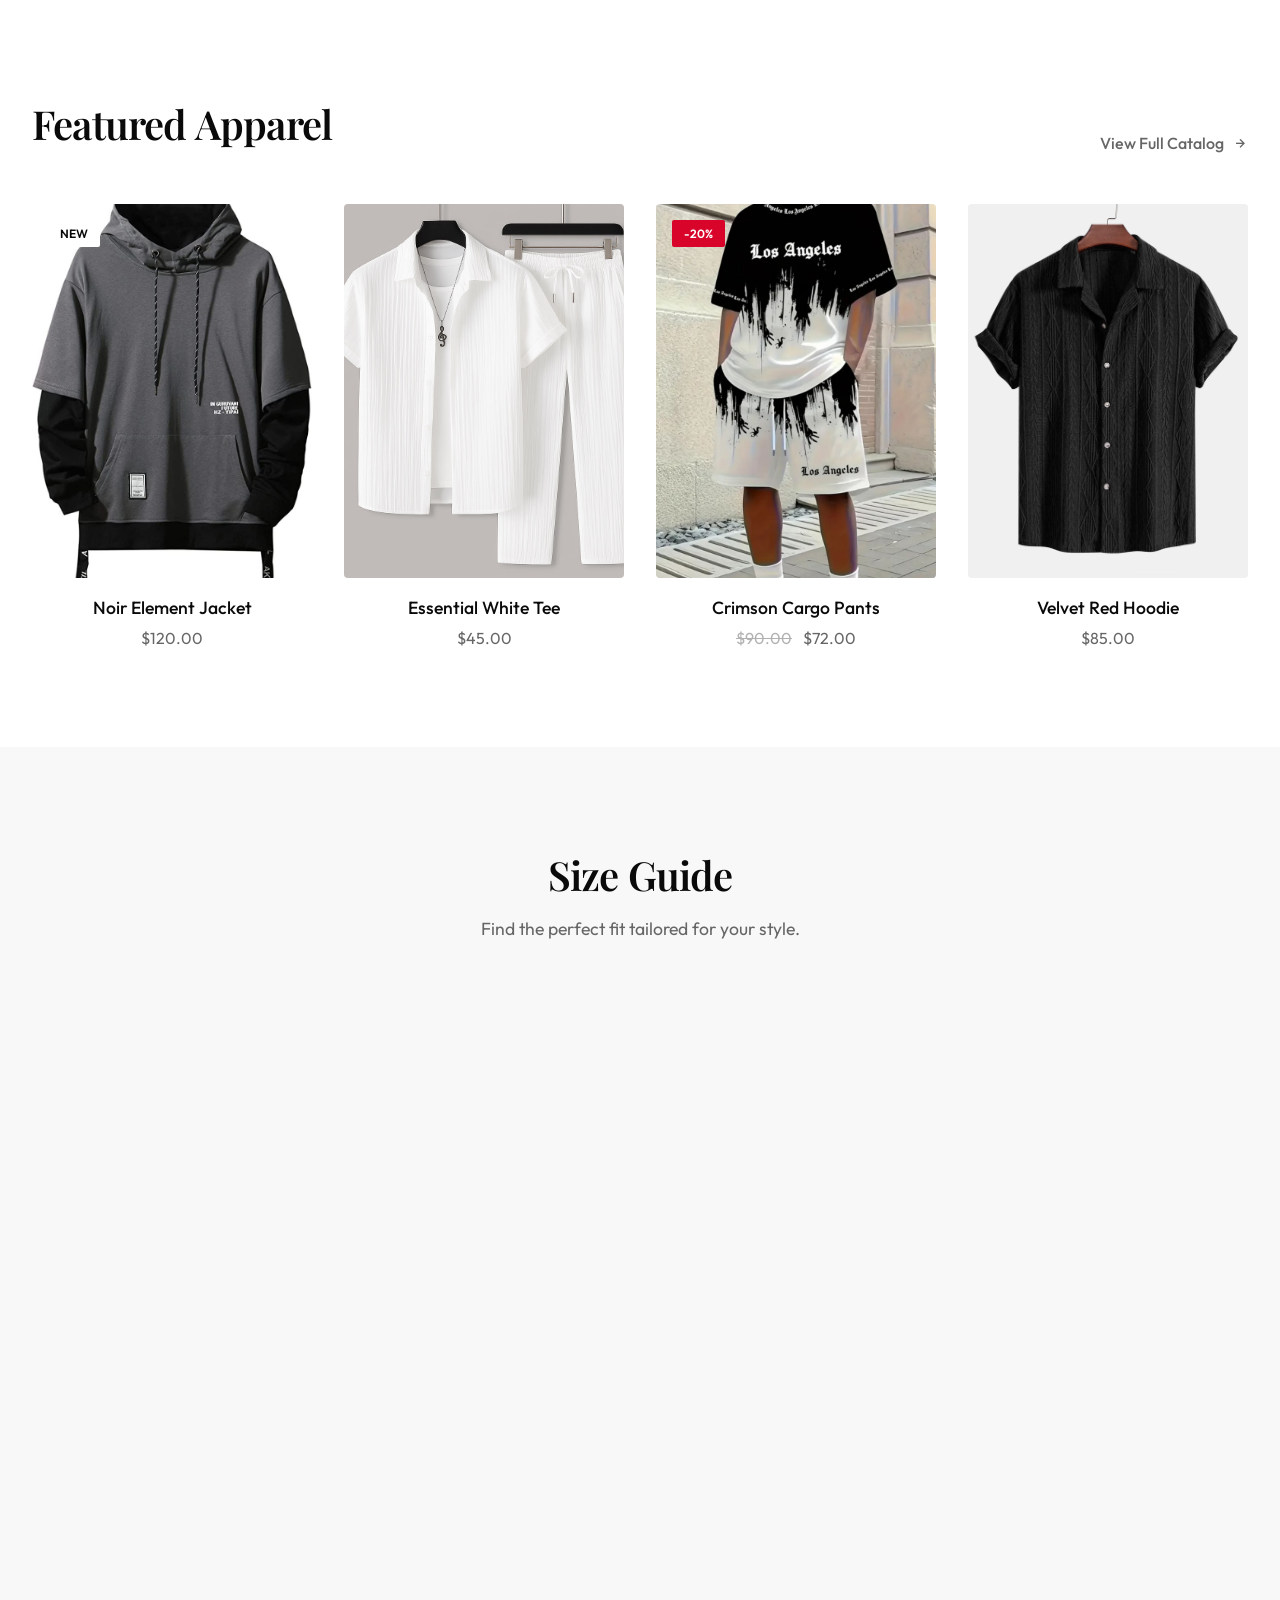
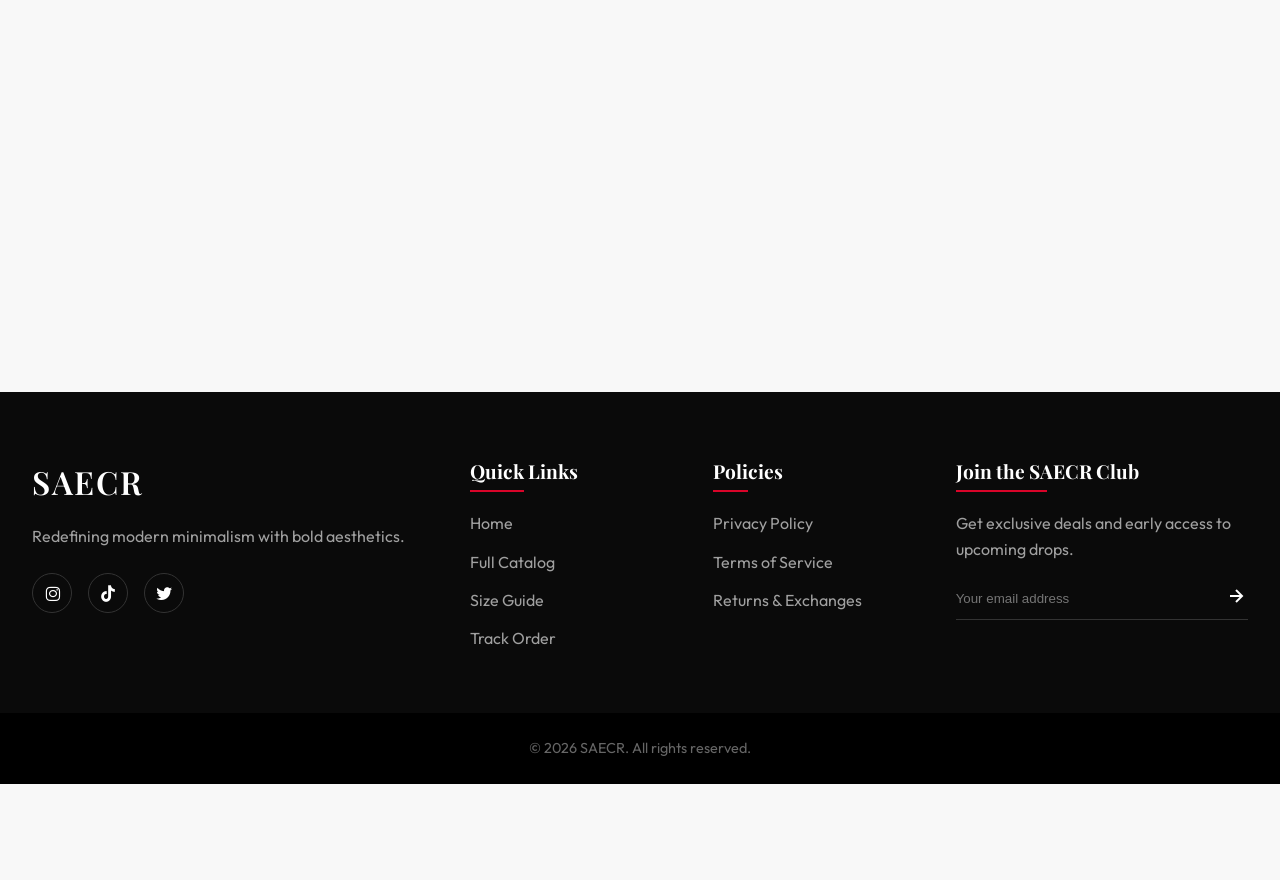
==== commit 3514b62d: "Ruleta" ====
--- a/index.html
+++ b/index.html
@@ -24,6 +24,7 @@
             <ul class="nav-links">
                 <li><a href="#inicio">Home</a></li>
                 <li><a href="#ofertas">Offers</a></li>
+                <li><a href="ruleta.html"><i class='bx bx-gift'></i> Lucky Wheel</a></li>
                 <li><a href="catalogo.html">Catalog</a></li>
                 <li><a href="tallas.html">Size Guide</a></li>
             </ul>
@@ -57,16 +58,14 @@
     </div>
 
     <!-- Hero Header / Brand Banner -->
-    <header id="inicio" class="hero-section hero-banner"
-        style="background-image: url('img/489f96b5937737e738f3c1789f232bcb.jpg');">
+    <header id="inicio" class="hero-section hero-banner" style="background-image: url('img/baner.jpeg');">
         <div class="hero-overlay"></div>
         <div class="hero-content fade-up">
             <span class="hero-badge">STYLE & HIGH FASHION</span>
             <h1 class="hero-title">SAECR</h1>
             <p class="hero-subtitle">Avant-garde designs with minimalist silhouette and bold aesthetics.</p>
             <div class="hero-cta-group">
-                <a href="#ofertas" class="btn btn-primary">View Featured Offers <i
-                        class='bx bx-down-arrow-alt'></i></a>
+                <a href="#ofertas" class="btn btn-primary">View Featured Offers <i class='bx bx-down-arrow-alt'></i></a>
                 <a href="#catalogo" class="btn btn-outline">Explore Catalog</a>
             </div>
         </div>
@@ -287,272 +286,387 @@
                 </div>
             </div>
         </div>
-    </section>
-
-    <!-- Reviews Section -->
-    <section class="section reviews-section">
-        <div class="container">
-            <div class="section-header center fade-up-scroll">
-                <h2 class="section-title">What Our Customers Say</h2>
-            </div>
-            <div class="reviews-grid">
-                <div class="review-card fade-up-scroll">
-                    <div class="stars">
-                        <i class='bx bxs-star'></i><i class='bx bxs-star'></i><i class='bx bxs-star'></i><i
-                            class='bx bxs-star'></i><i class='bx bxs-star'></i>
-                    </div>
-                    <p class="review-text">"The quality of the Noir Element jacket is unreal. The subtle red lining detail is a total head-turner."</p>
-                    <p class="review-author">— Carlos M.</p>
-                </div>
-                <div class="review-card fade-up-scroll" style="transition-delay: 0.1s;">
-                    <div class="stars">
-                        <i class='bx bxs-star'></i><i class='bx bxs-star'></i><i class='bx bxs-star'></i><i
-                            class='bx bxs-star'></i><i class='bx bxs-star-half'></i>
-                    </div>
-                    <p class="review-text">"Minimalism at its best. The tees fit perfectly and the heavyweight cotton feels truly premium."</p>
-                    <p class="review-author">— Alejandro T.</p>
-                </div>
-                <div class="review-card fade-up-scroll" style="transition-delay: 0.2s;">
-                    <div class="stars">
-                        <i class='bx bxs-star'></i><i class='bx bxs-star'></i><i class='bx bxs-star'></i><i
-                            class='bx bxs-star'></i><i class='bx bxs-star'></i>
-                    </div>
-                    <p class="review-text">"Top-notch customer support. I was unsure about my sizing and the guide was spot on!"</p>
-                    <p class="review-author">— Sofia R.</p>
-                </div>
-            </div>
-        </div>
-    </section>
-
-    <!-- Footer -->
-    <footer class="footer">
-        <div class="container footer-grid">
-            <div class="footer-brand">
-                <h2 class="logo">SAECR</h2>
-                <p>Redefining modern minimalism with bold aesthetics.</p>
-                <div class="social-links">
-                    <a href="#"><i class='bx bxl-instagram'></i></a>
-                    <a href="#"><i class='bx bxl-tiktok'></i></a>
-                    <a href="#"><i class='bx bxl-twitter'></i></a>
-                </div>
-            </div>
-            <div class="footer-links">
-                <h3>Quick Links</h3>
-                <ul>
-                    <li><a href="#inicio">Home</a></li>
-                    <li><a href="#catalogo">Full Catalog</a></li>
-                    <li><a href="#tallas">Size Guide</a></li>
-                    <li><a href="#">Track Order</a></li>
-                </ul>
-            </div>
-            <div class="footer-links">
-                <h3>Policies</h3>
-                <ul>
-                    <li><a href="terminos.html#privacidad" target="_blank">Privacy Policy</a></li>
-                    <li><a href="terminos.html" target="_blank">Terms of Service</a></li>
-                    <li><a href="terminos.html#garantia" target="_blank">Returns & Exchanges</a></li>
-                </ul>
-            </div>
-            <div class="footer-newsletter">
-                <h3>Join the SAECR Club</h3>
-                <p>Get exclusive deals and early access to upcoming drops.</p>
-                <form class="newsletter-form">
-                    <input type="email" placeholder="Your email address" required>
-                    <button type="submit"><i class='bx bx-right-arrow-alt'></i></button>
-                </form>
-            </div>
-        </div>
-        <div class="footer-bottom">
-            <p>&copy; 2026 SAECR. All rights reserved.</p>
-        </div>
-        <!-- Side Shopping Cart Drawer -->
-        <div class="cart-overlay" id="cart-overlay"></div>
-        <aside class="cart-drawer" id="cart-drawer">
-            <div class="cart-drawer-header">
-                <h3><i class='bx bx-shopping-bag'></i> My Cart (<span id="cart-drawer-count">2</span>)</h3>
-                <button class="close-cart-btn" id="close-cart"><i class='bx bx-x'></i></button>
-            </div>
-
-            <div class="cart-drawer-items" id="cart-drawer-items">
-                <!-- Item 1 -->
-                <div class="cart-item">
-                    <a href="producto.html"><img src="img/811127fc3b06ed0d25fab4647ac7745e.jpg"
-                            alt="Noir Element Jacket" class="cart-item-img"></a>
-                    <div class="cart-item-details">
-                        <span class="cart-item-category">Urban Collection</span>
-                        <h4 class="cart-item-title"><a href="producto.html">Noir Element Jacket</a></h4>
-                        <span class="cart-item-meta">Size: <strong>M</strong> | Color: <strong>Noir Black</strong></span>
-                        <span class="cart-item-meta">Ref: #SAE-811</span>
-                        <div class="cart-item-price-row">
-                            <span class="cart-item-price">$120.00</span>
-                            <div class="cart-item-qty">
-                                <button class="item-qty-btn decrease-qty"><i class='bx bx-minus'></i></button>
-                                <span class="item-qty">1</span>
-                                <button class="item-qty-btn increase-qty"><i class='bx bx-plus'></i></button>
+        <!-- Reviews Section -->
+        <section class="section reviews-section">
+            <div class="container">
+                <div class="section-header center fade-up-scroll">
+                    <h2 class="section-title">What Our Customers Say</h2>
+                </div>
+                <div class="reviews-grid">
+                    <div class="review-card fade-up-scroll">
+                        <div class="stars">
+                            <i class='bx bxs-star'></i><i class='bx bxs-star'></i><i class='bx bxs-star'></i><i
+                                class='bx bxs-star'></i><i class='bx bxs-star'></i>
+                        </div>
+                        <p class="review-text">"The quality of the Noir Element jacket is unreal. The subtle red lining
+                            detail is a total head-turner."</p>
+                        <p class="review-author">— Carlos M.</p>
+                    </div>
+                    <div class="review-card fade-up-scroll" style="transition-delay: 0.1s;">
+                        <div class="stars">
+                            <i class='bx bxs-star'></i><i class='bx bxs-star'></i><i class='bx bxs-star'></i><i
+                                class='bx bxs-star'></i><i class='bx bxs-star-half'></i>
+                        </div>
+                        <p class="review-text">"Minimalism at its best. The tees fit perfectly and the heavyweight
+                            cotton feels truly premium."</p>
+                        <p class="review-author">— Alejandro T.</p>
+                    </div>
+                    <div class="review-card fade-up-scroll" style="transition-delay: 0.2s;">
+                        <div class="stars">
+                            <i class='bx bxs-star'></i><i class='bx bxs-star'></i><i class='bx bxs-star'></i><i
+                                class='bx bxs-star'></i><i class='bx bxs-star'></i>
+                        </div>
+                        <p class="review-text">"Top-notch customer support. I was unsure about my sizing and the guide
+                            was spot on!"</p>
+                        <p class="review-author">— Sofia R.</p>
+                    </div>
+                </div>
+            </div>
+        </section>
+
+        <!-- Footer -->
+        <footer class="footer">
+            <div class="container footer-grid">
+                <div class="footer-brand">
+                    <h2 class="logo">SAECR</h2>
+                    <p>Redefining modern minimalism with bold aesthetics.</p>
+                    <div class="social-links">
+                        <a href="#"><i class='bx bxl-instagram'></i></a>
+                        <a href="#"><i class='bx bxl-tiktok'></i></a>
+                        <a href="#"><i class='bx bxl-twitter'></i></a>
+                    </div>
+                </div>
+                <div class="footer-links">
+                    <h3>Quick Links</h3>
+                    <ul>
+                        <li><a href="#inicio">Home</a></li>
+                        <li><a href="#catalogo">Full Catalog</a></li>
+                        <li><a href="#tallas">Size Guide</a></li>
+                        <li><a href="#">Track Order</a></li>
+                    </ul>
+                </div>
+                <div class="footer-links">
+                    <h3>Policies</h3>
+                    <ul>
+                        <li><a href="terminos.html#privacidad" target="_blank">Privacy Policy</a></li>
+                        <li><a href="terminos.html" target="_blank">Terms of Service</a></li>
+                        <li><a href="terminos.html#garantia" target="_blank">Returns & Exchanges</a></li>
+                    </ul>
+                </div>
+                <div class="footer-newsletter">
+                    <h3>Join the SAECR Club</h3>
+                    <p>Get exclusive deals and early access to upcoming drops.</p>
+                    <form class="newsletter-form">
+                        <input type="email" placeholder="Your email address" required>
+                        <button type="submit"><i class='bx bx-right-arrow-alt'></i></button>
+                    </form>
+                </div>
+            </div>
+            <div class="footer-bottom">
+                <p>&copy; 2026 SAECR. All rights reserved.</p>
+            </div>
+            <!-- Side Shopping Cart Drawer -->
+            <div class="cart-overlay" id="cart-overlay"></div>
+            <aside class="cart-drawer" id="cart-drawer">
+                <div class="cart-drawer-header">
+                    <h3><i class='bx bx-shopping-bag'></i> My Cart (<span id="cart-drawer-count">2</span>)</h3>
+                    <button class="close-cart-btn" id="close-cart"><i class='bx bx-x'></i></button>
+                </div>
+
+                <div class="cart-drawer-items" id="cart-drawer-items">
+                    <!-- Item 1 -->
+                    <div class="cart-item">
+                        <a href="producto.html"><img src="img/811127fc3b06ed0d25fab4647ac7745e.jpg"
+                                alt="Noir Element Jacket" class="cart-item-img"></a>
+                        <div class="cart-item-details">
+                            <span class="cart-item-category">Urban Collection</span>
+                            <h4 class="cart-item-title"><a href="producto.html">Noir Element Jacket</a></h4>
+                            <span class="cart-item-meta">Size: <strong>M</strong> | Color: <strong>Noir
+                                    Black</strong></span>
+                            <span class="cart-item-meta">Ref: #SAE-811</span>
+                            <div class="cart-item-price-row">
+                                <span class="cart-item-price">$120.00</span>
+                                <div class="cart-item-qty">
+                                    <button class="item-qty-btn decrease-qty"><i class='bx bx-minus'></i></button>
+                                    <span class="item-qty">1</span>
+                                    <button class="item-qty-btn increase-qty"><i class='bx bx-plus'></i></button>
+                                </div>
                             </div>
-                        </div>
-                        <a href="producto.html" class="cart-view-detail-btn"><i class='bx bx-show-alt'></i> View full details</a>
-                    </div>
-                    <button class="remove-item-btn" title="Remove"><i class='bx bx-trash'></i></button>
-                </div>
-
-                <!-- Item 2 -->
-                <div class="cart-item">
-                    <a href="producto.html"><img src="img/92c0b1f370799be083c30d45b7eeafc8.jpg"
-                            alt="Essential White Tee" class="cart-item-img"></a>
-                    <div class="cart-item-details">
-                        <span class="cart-item-category">SAECR Basics</span>
-                        <h4 class="cart-item-title"><a href="producto.html">Essential White Tee</a></h4>
-                        <span class="cart-item-meta">Size: <strong>L</strong> | Color: <strong>Ivory White</strong></span>
-                        <span class="cart-item-meta">Ref: #SAE-92c</span>
-                        <div class="cart-item-price-row">
-                            <span class="cart-item-price">$45.00</span>
-                            <div class="cart-item-qty">
-                                <button class="item-qty-btn decrease-qty"><i class='bx bx-minus'></i></button>
-                                <span class="item-qty">1</span>
-                                <button class="item-qty-btn increase-qty"><i class='bx bx-plus'></i></button>
+                            <a href="producto.html" class="cart-view-detail-btn"><i class='bx bx-show-alt'></i> View
+                                full details</a>
+                        </div>
+                        <button class="remove-item-btn" title="Remove"><i class='bx bx-trash'></i></button>
+                    </div>
+
+                    <!-- Item 2 -->
+                    <div class="cart-item">
+                        <a href="producto.html"><img src="img/92c0b1f370799be083c30d45b7eeafc8.jpg"
+                                alt="Essential White Tee" class="cart-item-img"></a>
+                        <div class="cart-item-details">
+                            <span class="cart-item-category">SAECR Basics</span>
+                            <h4 class="cart-item-title"><a href="producto.html">Essential White Tee</a></h4>
+                            <span class="cart-item-meta">Size: <strong>L</strong> | Color: <strong>Ivory
+                                    White</strong></span>
+                            <span class="cart-item-meta">Ref: #SAE-92c</span>
+                            <div class="cart-item-price-row">
+                                <span class="cart-item-price">$45.00</span>
+                                <div class="cart-item-qty">
+                                    <button class="item-qty-btn decrease-qty"><i class='bx bx-minus'></i></button>
+                                    <span class="item-qty">1</span>
+                                    <button class="item-qty-btn increase-qty"><i class='bx bx-plus'></i></button>
+                                </div>
                             </div>
-                        </div>
-                        <a href="producto.html" class="cart-view-detail-btn"><i class='bx bx-show-alt'></i> View full details</a>
-                    </div>
-                    <button class="remove-item-btn" title="Remove"><i class='bx bx-trash'></i></button>
-                </div>
-            </div>
-
-            <div class="cart-drawer-footer">
-                <div class="cart-summary-line">
-                    <span>Subtotal</span>
-                    <strong id="cart-subtotal">$165.00</strong>
-                </div>
-                <div class="cart-summary-line">
-                    <span>Shipping</span>
-                    <span class="free-shipping-tag">Free</span>
-                </div>
-                <p class="cart-tax-notice">Taxes calculated at checkout.</p>
-
-                <button class="btn btn-primary checkout-btn">Proceed to Checkout <i
-                        class='bx bx-right-arrow-alt'></i></button>
-                <a href="catalogo.html" class="continue-shopping">Continue Shopping</a>
-            </div>
-            <!-- Login & Register Modal -->
-            <div class="modal-overlay" id="auth-modal-overlay"></div>
-            <div class="auth-modal" id="auth-modal">
-                <div class="modal-header">
-                    <h3><i class='bx bx-user-circle'></i> Customer Account</h3>
-                    <button class="modal-close-btn" id="close-auth-modal"><i class='bx bx-x'></i></button>
-                </div>
-                <div class="modal-body">
-                    <div class="auth-tabs">
-                        <button type="button" class="auth-tab-btn active" data-auth-tab="login-form">Sign In</button>
-                        <button type="button" class="auth-tab-btn" data-auth-tab="register-form">Create Account</button>
-                    </div>
-
-                    <!-- Login Form -->
-                    <div class="auth-tab-pane active" id="login-form">
-                        <button type="button" class="btn btn-google" id="google-login-btn">
-                            <svg width="20" height="20" viewBox="0 0 18 18">
-                                <path fill="#4285F4"
-                                    d="M17.64 9.2c0-.637-.057-1.251-.164-1.84H9v3.481h4.844c-.209 1.125-.843 2.078-1.796 2.717v2.259h2.908c1.702-1.567 2.684-3.874 2.684-6.617z" />
-                                <path fill="#34A853"
-                                    d="M9 18c2.43 0 4.467-.806 5.956-2.18l-2.908-2.259c-.806.54-1.837.86-3.048.86-2.344 0-4.328-1.584-5.036-3.711H.957v2.332A8.997 8.997 0 0 0 9 18z" />
-                                <path fill="#FBBC05"
-                                    d="M3.964 10.71A5.41 5.41 0 0 1 3.682 9c0-.593.102-1.17.282-1.71V4.958H.957A8.996 8.996 0 0 0 0 9c0 1.452.348 2.827.957 4.042l3.007-2.332z" />
-                                <path fill="#EA4335"
-                                    d="M9 3.58c1.321 0 2.508.454 3.44 1.345l2.582-2.58C13.463.891 11.426 0 9 0A8.997 8.997 0 0 0 .957 4.958L3.964 7.29C4.672 5.163 6.656 3.58 9 3.58z" />
-                            </svg>
-                            <span>Continue with Google</span>
-                        </button>
-                        <div class="auth-divider"><span>or with your email</span></div>
-                        <form class="auth-form" id="login-form-element">
-                            <div class="input-group">
-                                <label>Email Address</label>
-                                <input type="email" placeholder="example@email.com" required>
+                            <a href="producto.html" class="cart-view-detail-btn"><i class='bx bx-show-alt'></i> View
+                                full details</a>
+                        </div>
+                        <button class="remove-item-btn" title="Remove"><i class='bx bx-trash'></i></button>
+                    </div>
+                </div>
+
+                <div class="cart-drawer-footer">
+                    <!-- Cart Coupon Application Box -->
+                    <div class="cart-coupon-box">
+                        <div class="active-coupon-badge hidden" id="active-coupon-badge">
+                            <div class="coupon-badge-info">
+                                <i class='bx bxs-coupon'></i>
+                                <span>Coupon <strong id="applied-coupon-name">SAECR15</strong> Applied!</span>
                             </div>
-                            <div class="input-group">
-                                <label>Password</label>
-                                <input type="password" placeholder="Your password" required>
+                            <button type="button" class="remove-coupon-btn" id="remove-coupon-btn"
+                                title="Remove Coupon"><i class='bx bx-x'></i></button>
+                        </div>
+                        <div class="coupon-input-row" id="coupon-input-row">
+                            <input type="text" id="cart-coupon-input" placeholder="Promo / Coupon Code">
+                            <button type="button" class="btn btn-primary btn-sm" id="apply-coupon-btn">Apply</button>
+                        </div>
+                    </div>
+
+                    <div class="cart-summary-line">
+                        <span>Subtotal</span>
+                        <strong id="cart-subtotal">$165.00</strong>
+                    </div>
+                    <div class="cart-summary-line discount-line hidden" id="cart-discount-line">
+                        <span>Discount (<span id="discount-label">15% OFF</span>)</span>
+                        <span class="discount-amount-tag" id="cart-discount-amount">-$24.75</span>
+                    </div>
+                    <div class="cart-summary-line">
+                        <span>Shipping</span>
+                        <span class="free-shipping-tag">Free</span>
+                    </div>
+                    <div class="cart-summary-line total-line">
+                        <span>Total</span>
+                        <strong id="cart-final-total">$165.00</strong>
+                    </div>
+                    <p class="cart-tax-notice">Taxes calculated at checkout.</p>
+
+                    <button class="btn btn-primary checkout-btn">Proceed to Checkout <i
+                            class='bx bx-right-arrow-alt'></i></button>
+                    <a href="catalogo.html" class="continue-shopping">Continue Shopping</a>
+                </div>
+                <!-- Login & Register Modal -->
+                <div class="modal-overlay" id="auth-modal-overlay"></div>
+                <div class="auth-modal" id="auth-modal">
+                    <div class="modal-header">
+                        <h3><i class='bx bx-user-circle'></i> Customer Account</h3>
+                        <button class="modal-close-btn" id="close-auth-modal"><i class='bx bx-x'></i></button>
+                    </div>
+                    <div class="modal-body">
+                        <div class="auth-tabs">
+                            <button type="button" class="auth-tab-btn active" data-auth-tab="login-form">Sign
+                                In</button>
+                            <button type="button" class="auth-tab-btn" data-auth-tab="register-form">Create
+                                Account</button>
+                        </div>
+
+                        <!-- Login Form -->
+                        <div class="auth-tab-pane active" id="login-form">
+                            <button type="button" class="btn btn-google" id="google-login-btn">
+                                <svg width="20" height="20" viewBox="0 0 18 18">
+                                    <path fill="#4285F4"
+                                        d="M17.64 9.2c0-.637-.057-1.251-.164-1.84H9v3.481h4.844c-.209 1.125-.843 2.078-1.796 2.717v2.259h2.908c1.702-1.567 2.684-3.874 2.684-6.617z" />
+                                    <path fill="#34A853"
+                                        d="M9 18c2.43 0 4.467-.806 5.956-2.18l-2.908-2.259c-.806.54-1.837.86-3.048.86-2.344 0-4.328-1.584-5.036-3.711H.957v2.332A8.997 8.997 0 0 0 9 18z" />
+                                    <path fill="#FBBC05"
+                                        d="M3.964 10.71A5.41 5.41 0 0 1 3.682 9c0-.593.102-1.17.282-1.71V4.958H.957A8.996 8.996 0 0 0 0 9c0 1.452.348 2.827.957 4.042l3.007-2.332z" />
+                                    <path fill="#EA4335"
+                                        d="M9 3.58c1.321 0 2.508.454 3.44 1.345l2.582-2.58C13.463.891 11.426 0 9 0A8.997 8.997 0 0 0 .957 4.958L3.964 7.29C4.672 5.163 6.656 3.58 9 3.58z" />
+                                </svg>
+                                <span>Continue with Google</span>
+                            </button>
+                            <div class="auth-divider"><span>or with your email</span></div>
+                            <form class="auth-form" id="login-form-element">
+                                <div class="input-group">
+                                    <label>Email Address</label>
+                                    <input type="email" placeholder="example@email.com" required>
+                                </div>
+                                <div class="input-group">
+                                    <label>Password</label>
+                                    <input type="password" placeholder="Your password" required>
+                                </div>
+                                <div class="auth-options-row">
+                                    <label class="remember-me">
+                                        <input type="checkbox" checked> Remember me
+                                    </label>
+                                    <a href="#" class="forgot-pass-link">Forgot password?</a>
+                                </div>
+                                <button type="submit" class="btn btn-primary auth-submit-btn">Sign In to My
+                                    Account</button>
+                            </form>
+                        </div>
+
+                        <!-- Register Form -->
+                        <div class="auth-tab-pane" id="register-form">
+                            <button type="button" class="btn btn-google" id="google-register-btn">
+                                <svg width="20" height="20" viewBox="0 0 18 18">
+                                    <path fill="#4285F4"
+                                        d="M17.64 9.2c0-.637-.057-1.251-.164-1.84H9v3.481h4.844c-.209 1.125-.843 2.078-1.796 2.717v2.259h2.908c1.702-1.567 2.684-3.874 2.684-6.617z" />
+                                    <path fill="#34A853"
+                                        d="M9 18c2.43 0 4.467-.806 5.956-2.18l-2.908-2.259c-.806.54-1.837.86-3.048.86-2.344 0-4.328-1.584-5.036-3.711H.957v2.332A8.997 8.997 0 0 0 9 18z" />
+                                    <path fill="#FBBC05"
+                                        d="M3.964 10.71A5.41 5.41 0 0 1 3.682 9c0-.593.102-1.17.282-1.71V4.958H.957A8.996 8.996 0 0 0 0 9c0 1.452.348 2.827.957 4.042l3.007-2.332z" />
+                                    <path fill="#EA4335"
+                                        d="M9 3.58c1.321 0 2.508.454 3.44 1.345l2.582-2.58C13.463.891 11.426 0 9 0A8.997 8.997 0 0 0 .957 4.958L3.964 7.29C4.672 5.163 6.656 3.58 9 3.58z" />
+                                </svg>
+                                <span>Sign up with Google</span>
+                            </button>
+                            <div class="auth-divider"><span>or complete your details</span></div>
+                            <form class="auth-form" id="register-form-element">
+                                <div class="input-group">
+                                    <label>Full Name</label>
+                                    <input type="text" placeholder="Your full name" required>
+                                </div>
+                                <div class="input-group">
+                                    <label>Email Address</label>
+                                    <input type="email" placeholder="example@email.com" required>
+                                </div>
+                                <div class="input-group">
+                                    <label>Password</label>
+                                    <input type="password" placeholder="Minimum 8 characters" required>
+                                </div>
+                                <div class="auth-options-row">
+                                    <label class="remember-me">
+                                        <input type="checkbox" id="terms-checkbox" required disabled>
+                                        <span>I have read and agree to the <a href="#" class="terms-link"
+                                                id="open-terms-btn">Terms & Conditions</a></span>
+                                    </label>
+                                </div>
+                                <button type="submit" class="btn btn-primary auth-submit-btn">Create My Account</button>
+                            </form>
+                        </div>
+                    </div>
+                </div>
+
+                <!-- Terms & Conditions Modal -->
+                <div class="modal-overlay" id="terms-modal-overlay"></div>
+                <div class="terms-modal" id="terms-modal">
+                    <div class="modal-header">
+                        <h3><i class='bx bx-file'></i> SAECR Terms of Service</h3>
+                        <button class="modal-close-btn" id="close-terms-modal"><i class='bx bx-x'></i></button>
+                    </div>
+                    <div class="modal-body" id="terms-modal-body"
+                        style="max-height: 320px; overflow-y: auto; padding: 1.5rem; border: 1px solid var(--border-color); border-radius: 8px; margin: 1.2rem 1.8rem;">
+                        <h4>1. Account Registration & Security</h4>
+                        <p>By registering on SAECR, you guarantee to provide truthful information for the accurate
+                            processing of your orders, purchases, and pre-order reservations. You are responsible for
+                            keeping your credentials safe.</p>
+
+                        <h4>2. Pre-Order & Reservation Policies</h4>
+                        <p>Purchases made under the <strong>Pre-Order</strong> category correspond to limited-edition
+                            boutique workshop garments. Estimated shipping dates are clearly displayed upon order
+                            confirmation.</p>
+
+                        <h4>3. Shipping & Satisfaction Guarantee</h4>
+                        <p>All shipments include real-time tracking. You have 30 continuous days following receipt to
+                            request size exchanges or returns at no additional management fee.</p>
+
+                        <h4>4. Data Protection & Privacy</h4>
+                        <p>Your personal details and financial transactions are encrypted and secured under strict
+                            256-bit SSL cybersecurity and PCI-DSS Level 1 international standards.</p>
+
+                        <h4>5. Mandatory Confirmation</h4>
+                        <p>By clicking the acceptance button at the bottom of this document, you confirm that you have
+                            read this agreement in full and consent to comply with SAECR policies.</p>
+                    </div>
+                    <div class="modal-footer"
+                        style="padding: 1.2rem 1.8rem; border-top: 1px solid var(--border-color); display: flex; justify-content: space-between; align-items: center; gap: 1rem;">
+                        <small id="scroll-prompt-text"
+                            style="color: var(--primary-color); font-size: 0.82rem; font-weight: 500;"><i
+                                class='bx bx-down-arrow-alt bx-bounce'></i> Scroll to the bottom to enable
+                            acceptance</small>
+                        <button type="button" class="btn btn-primary btn-sm" id="accept-terms-btn" disabled
+                            style="min-width: 170px; opacity: 0.5; cursor: not-allowed;"><i class='bx bx-lock-alt'></i>
+                            Accept Terms</button>
+                    </div>
+                </div>
+
+                <!-- Spin-to-Win Floating Button -->
+                <button class="wheel-floating-btn" id="open-wheel-btn">
+                    <i class='bx bx-gift bx-tada'></i>
+                    <span>Spin & Win OFF!</span>
+                </button>
+
+                <!-- Spin-to-Win Wheel Modal -->
+                <div class="modal-overlay" id="wheel-modal-overlay"></div>
+                <div class="wheel-modal" id="wheel-modal">
+                    <div class="wheel-modal-header">
+                        <h3><i class='bx bx-gift'></i> Spin to Win Discounts!</h3>
+                        <p>Spin the wheel to unlock your exclusive instant coupon code.</p>
+                    </div>
+
+                    <div class="wheel-bezel">
+                        <div class="wheel-led-ring">
+                            <span class="wheel-led" style="--i: 0;"></span>
+                            <span class="wheel-led" style="--i: 1;"></span>
+                            <span class="wheel-led" style="--i: 2;"></span>
+                            <span class="wheel-led" style="--i: 3;"></span>
+                            <span class="wheel-led" style="--i: 4;"></span>
+                            <span class="wheel-led" style="--i: 5;"></span>
+                            <span class="wheel-led" style="--i: 6;"></span>
+                            <span class="wheel-led" style="--i: 7;"></span>
+                            <span class="wheel-led" style="--i: 8;"></span>
+                            <span class="wheel-led" style="--i: 9;"></span>
+                            <span class="wheel-led" style="--i: 10;"></span>
+                            <span class="wheel-led" style="--i: 11;"></span>
+                        </div>
+                        <div class="wheel-container">
+                            <div class="wheel-pointer" id="modal-wheel-pointer"></div>
+                            <canvas id="wheel-canvas" width="900" height="900" class="wheel-canvas"></canvas>
+                            <button type="button" class="spin-center-btn" id="spin-btn">SPIN</button>
+                        </div>
+                    </div>
+                </div>
+
+                <!-- Victory Coupon Pop-up Modal -->
+                <div class="modal-overlay" id="win-modal-overlay"></div>
+                <div class="win-modal" id="win-modal">
+                    <div class="win-modal-header">
+                        <div class="win-trophy-icon"><i class='bx bx-trophy'></i></div>
+                        <h3>CONGRATULATIONS!</h3>
+                        <p>You spun and unlocked an exclusive SAECR discount coupon!</p>
+                    </div>
+                    <div class="win-modal-body">
+                        <div class="win-coupon-card">
+                            <span class="win-prize-title" id="win-prize-title">15% OFF YOUR ORDER</span>
+                            <div class="win-code-box">
+                                <span id="win-code-text">SAECR15</span>
                             </div>
-                            <div class="auth-options-row">
-                                <label class="remember-me">
-                                    <input type="checkbox" checked> Remember me
-                                </label>
-                                <a href="#" class="forgot-pass-link">Forgot password?</a>
-                            </div>
-                            <button type="submit" class="btn btn-primary auth-submit-btn">Sign In to My Account</button>
-                        </form>
-                    </div>
-
-                    <!-- Register Form -->
-                    <div class="auth-tab-pane" id="register-form">
-                        <button type="button" class="btn btn-google" id="google-register-btn">
-                            <svg width="20" height="20" viewBox="0 0 18 18">
-                                <path fill="#4285F4"
-                                    d="M17.64 9.2c0-.637-.057-1.251-.164-1.84H9v3.481h4.844c-.209 1.125-.843 2.078-1.796 2.717v2.259h2.908c1.702-1.567 2.684-3.874 2.684-6.617z" />
-                                <path fill="#34A853"
-                                    d="M9 18c2.43 0 4.467-.806 5.956-2.18l-2.908-2.259c-.806.54-1.837.86-3.048.86-2.344 0-4.328-1.584-5.036-3.711H.957v2.332A8.997 8.997 0 0 0 9 18z" />
-                                <path fill="#FBBC05"
-                                    d="M3.964 10.71A5.41 5.41 0 0 1 3.682 9c0-.593.102-1.17.282-1.71V4.958H.957A8.996 8.996 0 0 0 0 9c0 1.452.348 2.827.957 4.042l3.007-2.332z" />
-                                <path fill="#EA4335"
-                                    d="M9 3.58c1.321 0 2.508.454 3.44 1.345l2.582-2.58C13.463.891 11.426 0 9 0A8.997 8.997 0 0 0 .957 4.958L3.964 7.29C4.672 5.163 6.656 3.58 9 3.58z" />
-                            </svg>
-                            <span>Sign up with Google</span>
-                        </button>
-                        <div class="auth-divider"><span>or complete your details</span></div>
-                        <form class="auth-form" id="register-form-element">
-                            <div class="input-group">
-                                <label>Full Name</label>
-                                <input type="text" placeholder="Your full name" required>
-                            </div>
-                            <div class="input-group">
-                                <label>Email Address</label>
-                                <input type="email" placeholder="example@email.com" required>
-                            </div>
-                            <div class="input-group">
-                                <label>Password</label>
-                                <input type="password" placeholder="Minimum 8 characters" required>
-                            </div>
-                            <div class="auth-options-row">
-                                <label class="remember-me">
-                                    <input type="checkbox" id="terms-checkbox" required disabled>
-                                    <span>I have read and agree to the <a href="#" class="terms-link" id="open-terms-btn">Terms & Conditions</a></span>
-                                </label>
-                            </div>
-                            <button type="submit" class="btn btn-primary auth-submit-btn">Create My Account</button>
-                        </form>
-                    </div>
-                </div>
-            </div>
-
-            <!-- Terms & Conditions Modal -->
-            <div class="modal-overlay" id="terms-modal-overlay"></div>
-            <div class="terms-modal" id="terms-modal">
-                <div class="modal-header">
-                    <h3><i class='bx bx-file'></i> SAECR Terms of Service</h3>
-                    <button class="modal-close-btn" id="close-terms-modal"><i class='bx bx-x'></i></button>
-                </div>
-                <div class="modal-body" id="terms-modal-body" style="max-height: 320px; overflow-y: auto; padding: 1.5rem; border: 1px solid var(--border-color); border-radius: 8px; margin: 1.2rem 1.8rem;">
-                    <h4>1. Account Registration & Security</h4>
-                    <p>By registering on SAECR, you guarantee to provide truthful information for the accurate processing of your orders, purchases, and pre-order reservations. You are responsible for keeping your credentials safe.</p>
-
-                    <h4>2. Pre-Order & Reservation Policies</h4>
-                    <p>Purchases made under the <strong>Pre-Order</strong> category correspond to limited-edition boutique workshop garments. Estimated shipping dates are clearly displayed upon order confirmation.</p>
-
-                    <h4>3. Shipping & Satisfaction Guarantee</h4>
-                    <p>All shipments include real-time tracking. You have 30 continuous days following receipt to request size exchanges or returns at no additional management fee.</p>
-
-                    <h4>4. Data Protection & Privacy</h4>
-                    <p>Your personal details and financial transactions are encrypted and secured under strict 256-bit SSL cybersecurity and PCI-DSS Level 1 international standards.</p>
-
-                    <h4>5. Mandatory Confirmation</h4>
-                    <p>By clicking the acceptance button at the bottom of this document, you confirm that you have read this agreement in full and consent to comply with SAECR policies.</p>
-                </div>
-                <div class="modal-footer" style="padding: 1.2rem 1.8rem; border-top: 1px solid var(--border-color); display: flex; justify-content: space-between; align-items: center; gap: 1rem;">
-                    <small id="scroll-prompt-text" style="color: var(--primary-color); font-size: 0.82rem; font-weight: 500;"><i class='bx bx-down-arrow-alt bx-bounce'></i> Scroll to the bottom to enable acceptance</small>
-                    <button type="button" class="btn btn-primary btn-sm" id="accept-terms-btn" disabled style="min-width: 170px; opacity: 0.5; cursor: not-allowed;"><i class='bx bx-lock-alt'></i> Accept Terms</button>
-                </div>
-            </div>
-
-            <script src="script.js"></script>
+                            <small><i class='bx bx-check-shield'></i> Valid for all items in catalog &
+                                pre-orders</small>
+                        </div>
+                        <div class="win-modal-actions">
+                            <button type="button" class="btn btn-primary btn-lg" id="apply-win-coupon-btn">
+                                <i class='bx bx-shopping-bag'></i> Apply to Cart & Shop Now
+                            </button>
+                            <button type="button" class="btn btn-outline" id="copy-win-code-btn">
+                                <i class='bx bx-copy'></i> Copy Code
+                            </button>
+                        </div>
+                    </div>
+                </div>
+
+                <!-- Celebration Confetti Overlay Canvas -->
+                <canvas id="confetti-canvas" class="confetti-canvas"></canvas>
+
+                <script src="script.js"></script>
 </body>
 
 </html>
--- a/styles.css
+++ b/styles.css
@@ -3757,9 +3757,706 @@
     .terms-layout {
         grid-template-columns: 1fr;
     }
-
-    .terms-sidebar {
-        position: relative;
-        top: 0;
+}
+
+/* ==========================================================================
+   Spin-to-Win Coupon Wheel Styles & Dedicated Section
+   ========================================================================== */
+.wheel-floating-btn {
+    position: fixed;
+    bottom: 25px;
+    left: 25px;
+    z-index: 999;
+    background: linear-gradient(135deg, var(--primary-color) 0%, #b00020 100%);
+    color: #ffffff;
+    border: none;
+    padding: 0.75rem 1.4rem;
+    border-radius: 30px;
+    font-size: 0.9rem;
+    font-weight: 600;
+    display: flex;
+    align-items: center;
+    gap: 0.6rem;
+    cursor: pointer;
+    box-shadow: 0 10px 25px rgba(217, 4, 41, 0.4);
+    transition: all 0.3s cubic-bezier(0.4, 0, 0.2, 1);
+}
+
+.wheel-floating-btn:hover {
+    transform: translateY(-4px) scale(1.04);
+    box-shadow: 0 14px 30px rgba(217, 4, 41, 0.6);
+}
+
+.wheel-floating-btn i {
+    font-size: 1.3rem;
+}
+
+/* High-Contrast Crystal-Clear Modal */
+.wheel-modal {
+    position: fixed;
+    top: 50%;
+    left: 50%;
+    transform: translate(-50%, -50%) scale(0.9);
+    width: 94%;
+    max-width: 640px;
+    background: var(--card-bg);
+    border: 1px solid var(--border-color);
+    border-radius: 24px;
+    z-index: 1005;
+    opacity: 0;
+    visibility: hidden;
+    transition: all 0.35s cubic-bezier(0.34, 1.56, 0.64, 1);
+    box-shadow: 0 25px 70px rgba(0, 0, 0, 0.5);
+    padding: 2rem 1.8rem;
+    text-align: center;
+}
+
+body.dark-mode .wheel-modal {
+    background: #141414;
+    border-color: #2a2a2a;
+}
+
+.wheel-modal.open {
+    opacity: 1;
+    visibility: visible;
+    transform: translate(-50%, -50%) scale(1);
+}
+
+.wheel-modal-header h3 {
+    font-family: var(--font-secondary);
+    font-size: 1.8rem;
+    color: var(--text-color);
+    margin-bottom: 0.3rem;
+}
+
+.wheel-modal-header p {
+    color: var(--text-muted);
+    font-size: 0.95rem;
+    margin-bottom: 1.5rem;
+}
+
+/* Outer Bezel with LED Lights */
+.wheel-bezel {
+    position: relative;
+    padding: 18px;
+    border-radius: 50%;
+    background: radial-gradient(circle, #1e1e1e 0%, #0e0e0e 100%);
+    box-shadow: 0 20px 50px rgba(0, 0, 0, 0.55), inset 0 2px 6px rgba(255, 255, 255, 0.15), 0 0 0 3px var(--primary-color);
+    margin: 0 auto !important;
+    display: flex !important;
+    align-items: center !important;
+    justify-content: center !important;
+    width: 460px;
+    height: 460px;
+    max-width: 90vw;
+    max-height: 90vw;
+}
+
+.wheel-led-ring {
+    position: absolute;
+    top: 0;
+    left: 0;
+    width: 100%;
+    height: 100%;
+    border-radius: 50%;
+    pointer-events: none;
+    z-index: 8;
+}
+
+.wheel-led {
+    position: absolute;
+    width: 10px;
+    height: 10px;
+    border-radius: 50%;
+    background: var(--primary-color);
+    box-shadow: 0 0 8px var(--primary-color), 0 0 14px rgba(217, 4, 41, 0.6);
+    top: 50%;
+    left: 50%;
+    margin-top: -5px;
+    margin-left: -5px;
+    transform: rotate(calc(var(--i) * 30deg)) translateY(-222px);
+    animation: ledPulse 1.2s infinite ease-in-out alternate;
+    animation-delay: calc(var(--i) * 0.1s);
+}
+
+.wheel-bezel.spinning .wheel-led {
+    animation: ledFastChase 0.3s infinite linear;
+}
+
+@keyframes ledPulse {
+    0% {
+        background: #a1031d;
+        box-shadow: 0 0 4px #a1031d;
+        opacity: 0.4;
     }
+
+    100% {
+        background: #ffffff;
+        box-shadow: 0 0 10px #ffffff, 0 0 18px var(--primary-color);
+        opacity: 1;
+    }
+}
+
+@keyframes ledFastChase {
+    0% {
+        opacity: 0.2;
+        transform: rotate(calc(var(--i) * 30deg)) translateY(-222px) scale(0.8);
+    }
+
+    50% {
+        opacity: 1;
+        transform: rotate(calc(var(--i) * 30deg)) translateY(-222px) scale(1.3);
+    }
+
+    100% {
+        opacity: 0.2;
+        transform: rotate(calc(var(--i) * 30deg)) translateY(-222px) scale(0.8);
+    }
+}
+
+/* Wheel Graphics Container */
+.wheel-container {
+    position: relative !important;
+    width: 420px !important;
+    height: 420px !important;
+    max-width: 100%;
+    margin: 0 auto !important;
+    display: flex !important;
+    align-items: center !important;
+    justify-content: center !important;
+}
+
+.wheel-pointer {
+    position: absolute;
+    top: -20px;
+    left: 50%;
+    transform: translateX(-50%);
+    z-index: 20;
+    width: 36px;
+    height: 44px;
+    background: linear-gradient(180deg, #ffd700 0%, #d4af37 70%, #b8860b 100%);
+    clip-path: polygon(50% 100%, 0 0, 100% 0);
+    filter: drop-shadow(0 6px 10px rgba(0, 0, 0, 0.6));
+    transform-origin: 50% 0%;
+    transition: transform 0.08s ease;
+}
+
+.wheel-pointer::after {
+    content: '';
+    position: absolute;
+    top: 4px;
+    left: 50%;
+    transform: translateX(-50%);
+    width: 12px;
+    height: 12px;
+    border-radius: 50%;
+    background: var(--primary-color);
+    box-shadow: 0 0 8px #ff4d6d;
+}
+
+.wheel-pointer.tick {
+    transform: translateX(-50%) rotate(-14deg) scale(1.1);
+}
+
+.wheel-canvas {
+    width: 100%;
+    height: 100%;
+    border-radius: 50%;
+    box-shadow: 0 0 0 6px #1a1a1a, 0 0 30px rgba(0, 0, 0, 0.4);
+    transition: transform 4.5s cubic-bezier(0.15, 0.9, 0.2, 1);
+    image-rendering: -webkit-optimize-contrast;
+}
+
+.spin-center-btn {
+    position: absolute !important;
+    top: 50% !important;
+    left: 50% !important;
+    transform: translate(-50%, -50%) !important;
+    width: 94px !important;
+    height: 94px !important;
+    border-radius: 50% !important;
+    background: radial-gradient(circle, #1a1a1a 0%, #0a0a0a 100%) !important;
+    color: #ffffff !important;
+    border: 3px solid var(--primary-color) !important;
+    font-weight: 800 !important;
+    font-size: 1rem !important;
+    font-family: var(--font-primary) !important;
+    letter-spacing: 2px !important;
+    text-transform: uppercase !important;
+    cursor: pointer !important;
+    z-index: 40 !important;
+    box-shadow: 0 0 20px rgba(217, 4, 41, 0.5), inset 0 1px 3px rgba(255, 255, 255, 0.15), 0 6px 18px rgba(0, 0, 0, 0.5) !important;
+    display: flex !important;
+    align-items: center !important;
+    justify-content: center !important;
+    transition: all 0.2s ease !important;
+}
+
+.spin-center-btn:hover {
+    transform: translate(-50%, -50%) scale(1.06) !important;
+    box-shadow: 0 0 28px rgba(217, 4, 41, 0.7), 0 8px 22px rgba(0, 0, 0, 0.5) !important;
+}
+
+.spin-center-btn:disabled {
+    opacity: 0.4 !important;
+    cursor: not-allowed !important;
+}
+
+/* Coupon Result Card */
+.wheel-result-card {
+    display: none;
+    background: var(--bg-secondary);
+    border: 2px dashed var(--primary-color);
+    border-radius: 16px;
+    padding: 1.5rem;
+    margin-top: 1.2rem;
+    animation: popInCard 0.5s cubic-bezier(0.34, 1.56, 0.64, 1) forwards;
+}
+
+@keyframes popInCard {
+    0% {
+        opacity: 0;
+        transform: translateY(20px) scale(0.9);
+    }
+
+    100% {
+        opacity: 1;
+        transform: translateY(0) scale(1);
+    }
+}
+
+.wheel-result-card.show {
+    display: block;
+}
+
+.coupon-code-box {
+    display: inline-flex;
+    align-items: center;
+    gap: 0.6rem;
+    background: var(--card-bg);
+    border: 2px solid var(--primary-color);
+    padding: 0.6rem 1.4rem;
+    border-radius: 10px;
+    margin: 0.8rem 0;
+    font-family: monospace;
+    font-size: 1.4rem;
+    font-weight: 800;
+    color: var(--primary-color);
+    letter-spacing: 3px;
+    box-shadow: 0 4px 15px rgba(217, 4, 41, 0.2);
+}
+
+.copy-coupon-btn {
+    background: linear-gradient(135deg, var(--primary-color) 0%, #b00020 100%);
+    color: #ffffff;
+    border: none;
+    padding: 0.8rem 1.6rem;
+    border-radius: 30px;
+    font-size: 0.95rem;
+    font-weight: 700;
+    cursor: pointer;
+    box-shadow: 0 6px 20px rgba(217, 4, 41, 0.4);
+    transition: all 0.25s ease;
+}
+
+.copy-coupon-btn:hover {
+    transform: translateY(-2px);
+    box-shadow: 0 10px 25px rgba(217, 4, 41, 0.6);
+}
+
+/* Fullscreen Confetti Celebration Overlay */
+.confetti-canvas {
+    position: fixed;
+    top: 0;
+    left: 0;
+    width: 100vw;
+    height: 100vh;
+    pointer-events: none;
+    z-index: 2000;
+}
+
+/* Dedicated Wheel Section Styles */
+.wheel-section-card {
+    background: var(--card-bg);
+    border: 1px solid var(--border-color);
+    border-radius: 24px;
+    padding: 3rem 2.5rem;
+    box-shadow: var(--shadow-sm);
+}
+
+.wheel-section-grid {
+    display: grid;
+    grid-template-columns: 1fr 1fr;
+    gap: 3rem;
+    align-items: center;
+}
+
+.wheel-section-info h3 {
+    font-family: var(--font-secondary);
+    font-size: 1.8rem;
+    color: var(--text-color);
+    margin-bottom: 0.8rem;
+}
+
+.wheel-section-info p {
+    color: var(--text-muted);
+    font-size: 1rem;
+    line-height: 1.6;
+    margin-bottom: 1.5rem;
+}
+
+.wheel-perks-list {
+    display: flex;
+    flex-direction: column;
+    gap: 0.8rem;
+    list-style: none;
+}
+
+.wheel-perks-list li {
+    display: flex;
+    align-items: center;
+    gap: 0.6rem;
+    font-size: 0.95rem;
+    color: var(--text-color);
+}
+
+.wheel-perks-list i {
+    color: #2b9348;
+    font-size: 1.2rem;
+}
+
+@media (max-width: 900px) {
+    .wheel-section-grid {
+        grid-template-columns: 1fr;
+        text-align: center;
+    }
+
+    .wheel-perks-list {
+        align-items: center;
+    }
+}
+
+/* ==========================================================================
+   Victory Modal & Cart Coupon Drawer Integration
+   ========================================================================== */
+
+/* Victory Pop-up Modal Overlay */
+#win-modal-overlay {
+    position: fixed !important;
+    top: 0 !important;
+    left: 0 !important;
+    width: 100vw !important;
+    height: 100vh !important;
+    background: rgba(0, 0, 0, 0.85) !important;
+    backdrop-filter: blur(8px) !important;
+    z-index: 99998 !important;
+    display: none !important;
+}
+
+#win-modal-overlay.open {
+    display: block !important;
+}
+
+/* Victory Pop-up Modal Box */
+.win-modal {
+    display: none !important;
+    position: fixed !important;
+    top: 50% !important;
+    left: 50% !important;
+    transform: translate(-50%, -50%) scale(0.85) !important;
+    width: 90% !important;
+    max-width: 480px !important;
+    background: var(--card-bg) !important;
+    border: 2px solid var(--primary-color) !important;
+    border-radius: 24px !important;
+    z-index: 99999 !important;
+    opacity: 0;
+    visibility: hidden;
+    transition: all 0.35s cubic-bezier(0.34, 1.56, 0.64, 1);
+    box-shadow: 0 25px 70px rgba(217, 4, 41, 0.5) !important;
+    padding: 2.2rem 1.8rem !important;
+    text-align: center !important;
+}
+
+.win-modal.open {
+    display: flex !important;
+    flex-direction: column !important;
+    opacity: 1 !important;
+    visibility: visible !important;
+    transform: translate(-50%, -50%) scale(1) !important;
+}
+
+.win-modal-header {
+    position: relative;
+}
+
+.win-trophy-icon {
+    width: 68px;
+    height: 68px;
+    margin: 0 auto 1rem auto;
+    background: rgba(217, 4, 41, 0.1);
+    border: 2px solid var(--primary-color);
+    border-radius: 50%;
+    display: flex;
+    align-items: center;
+    justify-content: center;
+    color: var(--primary-color);
+    font-size: 2.2rem;
+    box-shadow: 0 0 20px rgba(217, 4, 41, 0.3);
+}
+
+.win-modal-header h3 {
+    font-family: var(--font-secondary);
+    font-size: 1.8rem;
+    letter-spacing: 1px;
+    color: var(--text-color);
+    margin-bottom: 0.4rem;
+}
+
+.win-modal-header p {
+    color: var(--text-muted);
+    font-size: 0.92rem;
+    margin-bottom: 1.5rem;
+}
+
+.win-coupon-card {
+    background: var(--bg-secondary);
+    border: 2px dashed var(--primary-color);
+    border-radius: 16px;
+    padding: 1.4rem;
+    margin-bottom: 1.5rem;
+}
+
+.win-prize-title {
+    display: block;
+    font-size: 1.1rem;
+    font-weight: 700;
+    color: var(--primary-color);
+    margin-bottom: 0.6rem;
+    text-transform: uppercase;
+}
+
+.win-code-box {
+    background: var(--card-bg);
+    border: 1px solid var(--border-color);
+    padding: 0.6rem 1.4rem;
+    border-radius: 10px;
+    display: inline-block;
+    font-family: monospace;
+    font-size: 1.5rem;
+    font-weight: 800;
+    letter-spacing: 4px;
+    color: var(--text-color);
+    margin-bottom: 0.6rem;
+}
+
+.win-coupon-card small {
+    display: block;
+    color: var(--text-muted);
+    font-size: 0.8rem;
+}
+
+.win-modal-actions {
+    display: flex;
+    flex-direction: column;
+    gap: 0.8rem;
+}
+
+.win-modal-actions .btn {
+    width: 100%;
+    justify-content: center;
+}
+
+/* Cart Coupon Controls */
+.cart-coupon-box {
+    margin-bottom: 1.2rem;
+    padding-bottom: 1rem;
+    border-bottom: 1px solid var(--border-color);
+}
+
+.coupon-input-row {
+    display: flex;
+    gap: 0.5rem;
+}
+
+.coupon-input-row input {
+    flex: 1;
+    background: var(--bg-secondary);
+    border: 1px solid var(--border-color);
+    border-radius: 8px;
+    padding: 0.6rem 1rem;
+    color: var(--text-color);
+    font-size: 0.88rem;
+    font-family: monospace;
+    text-transform: uppercase;
+}
+
+.coupon-input-row input:focus {
+    border-color: var(--primary-color);
+    outline: none;
+}
+
+.active-coupon-badge {
+    background: rgba(43, 147, 72, 0.1);
+    border: 1px solid #2b9348;
+    border-radius: 8px;
+    padding: 0.6rem 1rem;
+    display: flex;
+    align-items: center;
+    justify-content: space-between;
+    margin-bottom: 0.8rem;
+    animation: fadeIn 0.3s ease;
+}
+
+.active-coupon-badge.hidden {
+    display: none;
+}
+
+.coupon-badge-info {
+    display: flex;
+    align-items: center;
+    gap: 0.6rem;
+    color: #2b9348;
+    font-size: 0.85rem;
+    font-weight: 600;
+}
+
+.coupon-badge-info i {
+    font-size: 1.1rem;
+}
+
+.remove-coupon-btn {
+    background: none;
+    border: none;
+    color: #2b9348;
+    font-size: 1.2rem;
+    cursor: pointer;
+    opacity: 0.8;
+    transition: opacity 0.2s ease;
+}
+
+.remove-coupon-btn:hover {
+    opacity: 1;
+}
+
+.cart-summary-line.discount-line {
+    color: #2b9348;
+}
+
+.cart-summary-line.discount-line.hidden {
+    display: none;
+}
+
+.discount-amount-tag {
+    font-weight: 700;
+}
+
+/* ==========================================================================
+   Profile Coupons Tab Styles
+   ========================================================================== */
+.coupons-grid {
+    display: grid;
+    grid-template-columns: repeat(auto-fill, minmax(280px, 1fr));
+    gap: 1.5rem;
+    margin-top: 1.5rem;
+}
+
+.profile-coupon-card {
+    background: var(--card-bg);
+    border: 1px solid var(--border-color);
+    border-radius: 16px;
+    padding: 1.4rem;
+    display: flex;
+    flex-direction: column;
+    justify-content: space-between;
+    box-shadow: var(--shadow-sm);
+    transition: var(--transition-fast);
+    position: relative;
+    overflow: hidden;
+}
+
+.profile-coupon-card::before {
+    content: '';
+    position: absolute;
+    top: 0;
+    left: 0;
+    width: 4px;
+    height: 100%;
+    background: var(--primary-color);
+}
+
+.profile-coupon-card:hover {
+    transform: translateY(-3px);
+    box-shadow: 0 10px 25px rgba(0, 0, 0, 0.08);
+    border-color: var(--primary-color);
+}
+
+.coupon-card-header {
+    display: flex;
+    align-items: center;
+    justify-content: space-between;
+    margin-bottom: 1rem;
+}
+
+.active-badge {
+    background: rgba(43, 147, 72, 0.1);
+    color: #2b9348;
+    border: 1px solid #2b9348;
+    padding: 0.25rem 0.65rem;
+    border-radius: 20px;
+    font-size: 0.75rem;
+    font-weight: 600;
+    display: inline-flex;
+    align-items: center;
+    gap: 0.3rem;
+}
+
+.coupon-discount-value {
+    font-weight: 800;
+    font-size: 1.1rem;
+    color: var(--primary-color);
+    letter-spacing: 0.5px;
+}
+
+.coupon-card-body h3 {
+    font-size: 1.1rem;
+    font-family: var(--font-secondary);
+    color: var(--text-color);
+    margin-bottom: 0.4rem;
+}
+
+.coupon-card-body p {
+    color: var(--text-muted);
+    font-size: 0.85rem;
+    line-height: 1.4;
+    margin-bottom: 1rem;
+}
+
+.coupon-code-display {
+    background: var(--bg-secondary);
+    border: 1px dashed var(--border-color);
+    padding: 0.5rem 0.8rem;
+    border-radius: 8px;
+    display: flex;
+    align-items: center;
+    justify-content: space-between;
+    margin-bottom: 1.2rem;
+}
+
+.coupon-code-display code {
+    font-family: monospace;
+    font-size: 1.1rem;
+    font-weight: 700;
+    color: var(--text-color);
+    letter-spacing: 2px;
+}
+
+.coupon-card-footer {
+    display: flex;
+    align-items: center;
+    justify-content: space-between;
+    padding-top: 0.8rem;
+    border-top: 1px solid var(--border-color);
+    font-size: 0.8rem;
+    color: var(--text-muted);
 }
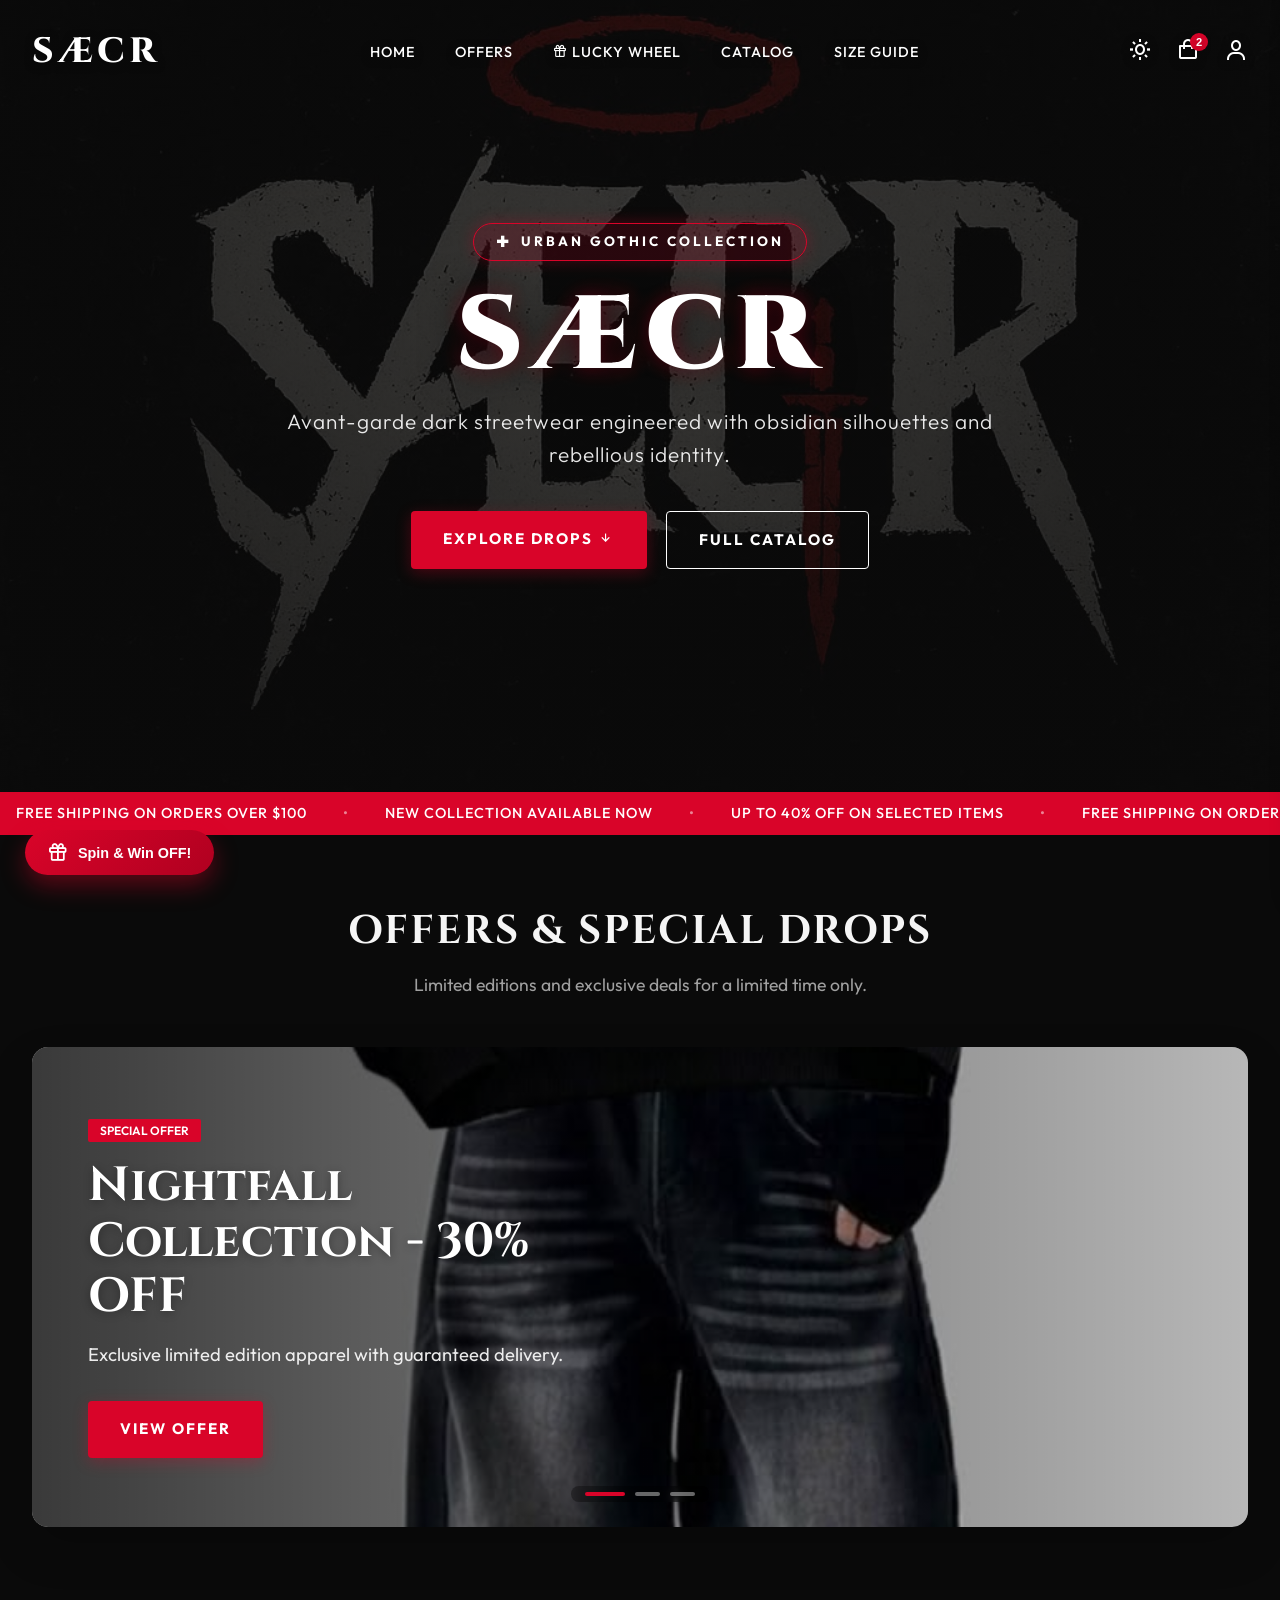
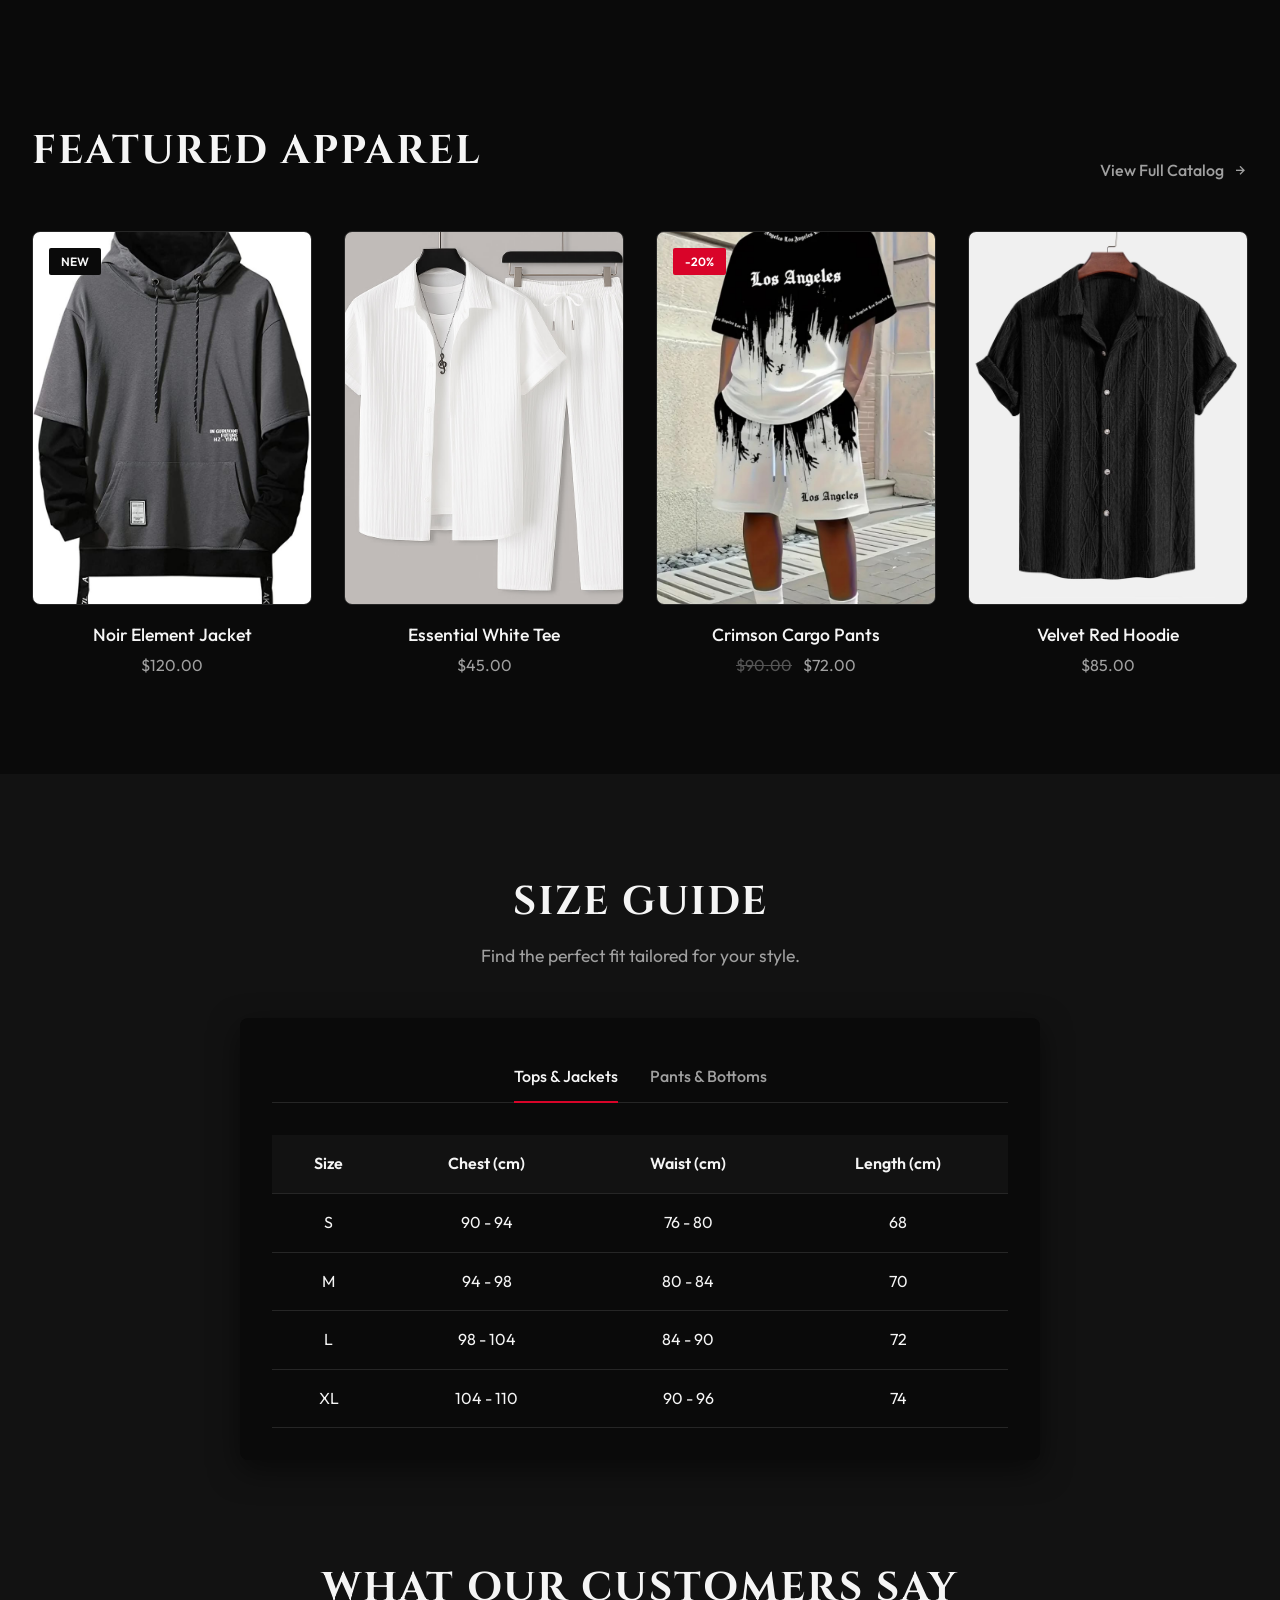
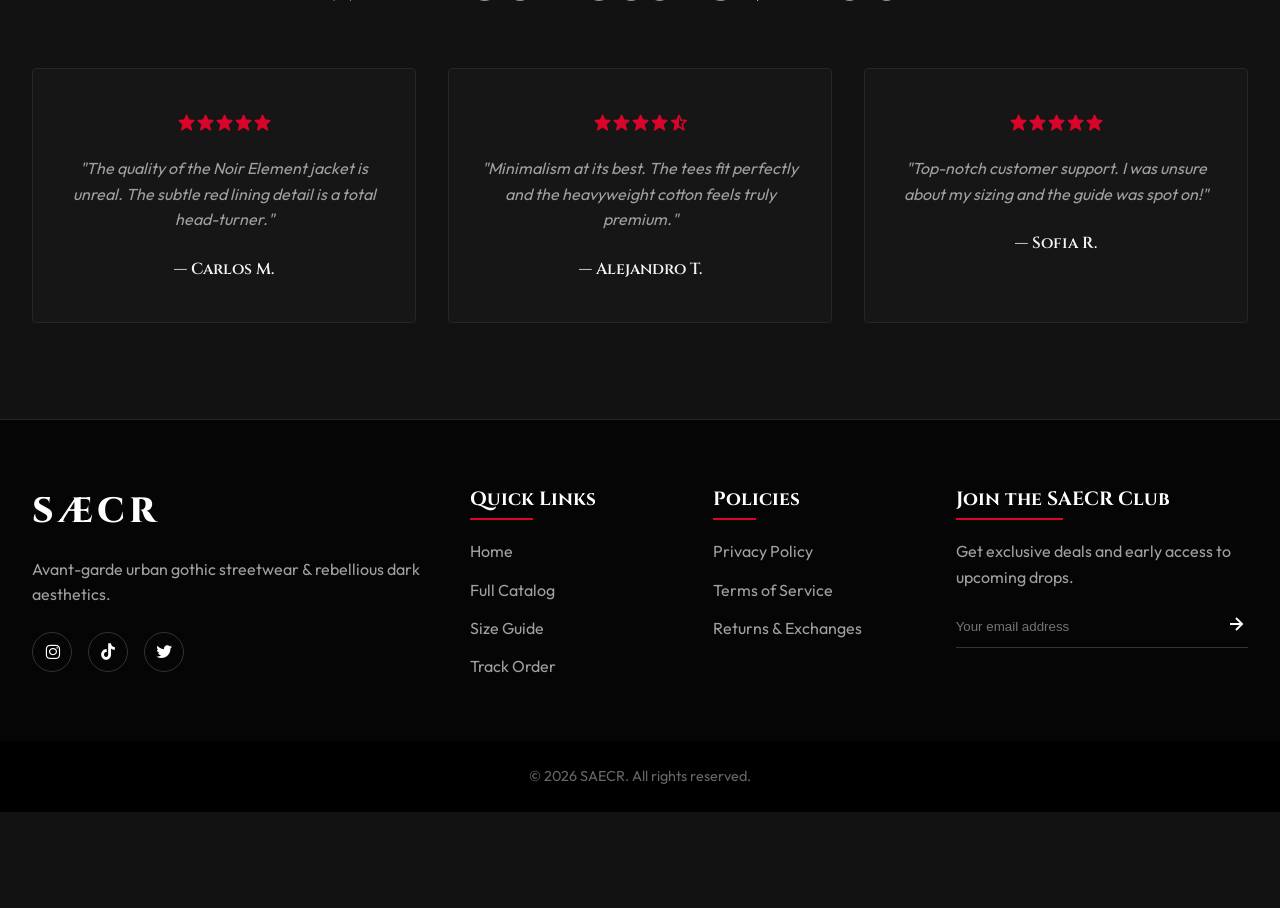
==== commit a4177c54: "Fix" ====
--- a/index.html
+++ b/index.html
@@ -9,18 +9,18 @@
     <link rel="preconnect" href="https://fonts.googleapis.com">
     <link rel="preconnect" href="https://fonts.gstatic.com" crossorigin>
     <link
-        href="https://fonts.googleapis.com/css2?family=Outfit:wght@300;400;500;600&family=Playfair+Display:ital,wght@0,400;0,600;1,400&display=swap"
+        href="https://fonts.googleapis.com/css2?family=Cinzel:wght@600;700;800;900&family=Outfit:wght@300;400;500;600;700;800&family=Playfair+Display:ital,wght@0,600;0,700;1,400&display=swap"
         rel="stylesheet">
     <!-- Boxicons for icons -->
     <link href='https://unpkg.com/boxicons@2.1.4/css/boxicons.min.css' rel='stylesheet'>
     <link rel="stylesheet" href="styles.css">
 </head>
 
-<body class="light-mode">
+<body class="dark-mode">
     <!-- Navigation -->
     <nav class="navbar" id="navbar">
         <div class="nav-container">
-            <a href="#" class="logo">SAECR</a>
+            <a href="#" class="logo gothic-logo">SÆCR</a>
             <ul class="nav-links">
                 <li><a href="#inicio">Home</a></li>
                 <li><a href="#ofertas">Offers</a></li>
@@ -30,7 +30,7 @@
             </ul>
             <div class="nav-actions">
                 <button id="theme-toggle" class="icon-btn" aria-label="Toggle theme">
-                    <i class='bx bx-moon'></i>
+                    <i class='bx bx-sun'></i>
                 </button>
                 <button class="icon-btn cart-toggle-btn" aria-label="Cart" id="cart-toggle">
                     <i class='bx bx-shopping-bag'></i>
@@ -61,12 +61,13 @@
     <header id="inicio" class="hero-section hero-banner" style="background-image: url('img/baner.jpeg');">
         <div class="hero-overlay"></div>
         <div class="hero-content fade-up">
-            <span class="hero-badge">STYLE & HIGH FASHION</span>
-            <h1 class="hero-title">SAECR</h1>
-            <p class="hero-subtitle">Avant-garde designs with minimalist silhouette and bold aesthetics.</p>
+            <span class="hero-badge"><i class='bx bx-plus-medical'></i> URBAN GOTHIC COLLECTION</span>
+            <h1 class="hero-title gothic-title">SÆCR</h1>
+            <p class="hero-subtitle">Avant-garde dark streetwear engineered with obsidian silhouettes and rebellious
+                identity.</p>
             <div class="hero-cta-group">
-                <a href="#ofertas" class="btn btn-primary">View Featured Offers <i class='bx bx-down-arrow-alt'></i></a>
-                <a href="#catalogo" class="btn btn-outline">Explore Catalog</a>
+                <a href="#ofertas" class="btn btn-primary">Explore Drops <i class='bx bx-down-arrow-alt'></i></a>
+                <a href="catalogo.html" class="btn btn-outline">Full Catalog</a>
             </div>
         </div>
     </header>
@@ -328,8 +329,8 @@
         <footer class="footer">
             <div class="container footer-grid">
                 <div class="footer-brand">
-                    <h2 class="logo">SAECR</h2>
-                    <p>Redefining modern minimalism with bold aesthetics.</p>
+                    <h2 class="logo gothic-logo">SÆCR</h2>
+                    <p>Avant-garde urban gothic streetwear & rebellious dark aesthetics.</p>
                     <div class="social-links">
                         <a href="#"><i class='bx bxl-instagram'></i></a>
                         <a href="#"><i class='bx bxl-tiktok'></i></a>
--- a/styles.css
+++ b/styles.css
@@ -1,32 +1,49 @@
-/* Base & Variables */
+@import url('https://fonts.googleapis.com/css2?family=Cinzel:wght@600;700;800;900&family=Outfit:wght@300;400;500;600;700;800&family=Playfair+Display:ital,wght@0,600;0,700;1,400&display=swap');
+
+/* SAECR Urban Gothic / Dark Streetwear Tokens */
 :root {
     --font-primary: 'Outfit', sans-serif;
-    --font-secondary: 'Playfair Display', serif;
-
-    /* Light Mode */
+    --font-secondary: 'Cinzel', 'Playfair Display', serif;
+    --font-gothic: 'Cinzel', serif;
+
+    /* Urban Gothic Dark Theme Default */
+    --bg-color: #0a0a0a;
+    --bg-secondary: #121212;
+    --card-bg: #161616;
+    --text-color: #f5f5f5;
+    --text-muted: #a0a0a0;
+    --primary-color: #d90429;
+    --primary-hover: #ef233c;
+    --border-color: #262626;
+    --shadow-sm: 0 4px 20px rgba(0, 0, 0, 0.5);
+    --shadow-glow: 0 0 25px rgba(217, 4, 41, 0.35);
+
+    --transition-slow: all 0.5s cubic-bezier(0.25, 0.8, 0.25, 1);
+    --transition-fast: all 0.3s ease;
+}
+
+body.light-mode {
     --bg-color: #ffffff;
-    --bg-secondary: #f8f8f8;
+    --bg-secondary: #f6f6f6;
     --text-color: #0a0a0a;
     --text-muted: #666666;
     --primary-color: #d90429;
-    /* Elegant Red */
     --primary-hover: #ef233c;
     --border-color: #e0e0e0;
     --card-bg: #ffffff;
-
-    --transition-slow: all 0.5s cubic-bezier(0.25, 0.8, 0.25, 1);
-    --transition-fast: all 0.3s ease;
+    --shadow-sm: 0 4px 15px rgba(0, 0, 0, 0.06);
 }
 
 body.dark-mode {
     --bg-color: #0a0a0a;
-    --bg-secondary: #141414;
-    --text-color: #ffffff;
+    --bg-secondary: #121212;
+    --text-color: #f5f5f5;
     --text-muted: #a0a0a0;
-    --primary-color: #ef233c;
-    --primary-hover: #d90429;
-    --border-color: #333333;
-    --card-bg: #111111;
+    --primary-color: #d90429;
+    --primary-hover: #ef233c;
+    --border-color: #262626;
+    --card-bg: #161616;
+    --shadow-sm: 0 4px 20px rgba(0, 0, 0, 0.5);
 }
 
 * {
@@ -116,8 +133,26 @@
 .section-title {
     font-family: var(--font-secondary);
     font-size: 2.5rem;
-    font-weight: 600;
-    letter-spacing: -0.02em;
+    font-weight: 700;
+    letter-spacing: 2px;
+    text-transform: uppercase;
+}
+
+.gothic-logo {
+    font-family: var(--font-gothic) !important;
+    font-size: 2.2rem !important;
+    font-weight: 800 !important;
+    letter-spacing: 4px !important;
+    text-transform: uppercase;
+}
+
+.gothic-title {
+    font-family: var(--font-gothic) !important;
+    font-size: 6.5rem !important;
+    font-weight: 900 !important;
+    letter-spacing: 8px !important;
+    color: #ffffff;
+    text-shadow: 0 0 40px rgba(0, 0, 0, 0.9), 0 0 20px rgba(217, 4, 41, 0.5) !important;
 }
 
 .section-subtitle {
@@ -142,24 +177,26 @@
 .btn {
     display: inline-block;
     padding: 1rem 2rem;
-    font-size: 1rem;
-    font-weight: 500;
+    font-size: 0.95rem;
+    font-weight: 700;
     text-transform: uppercase;
-    letter-spacing: 1px;
+    letter-spacing: 2px;
     border: none;
     cursor: pointer;
     transition: var(--transition-fast);
+    border-radius: 4px;
 }
 
 .btn-primary {
     background-color: var(--primary-color);
     color: #ffffff;
+    box-shadow: 0 4px 15px rgba(217, 4, 41, 0.3);
 }
 
 .btn-primary:hover {
     background-color: var(--primary-hover);
     transform: translateY(-2px);
-    box-shadow: 0 10px 20px rgba(217, 4, 41, 0.2);
+    box-shadow: 0 10px 25px rgba(217, 4, 41, 0.5);
 }
 
 .icon-btn {
@@ -188,17 +225,16 @@
 }
 
 .navbar.scrolled {
-    background: rgba(var(--bg-color), 0.9);
-    backdrop-filter: blur(10px);
-    -webkit-backdrop-filter: blur(10px);
+    background: rgba(10, 10, 10, 0.9);
+    backdrop-filter: blur(12px);
+    -webkit-backdrop-filter: blur(12px);
     padding: 1rem 0;
-    background-color: var(--bg-color);
-    /* Fallback */
-    box-shadow: 0 2px 10px rgba(0, 0, 0, 0.05);
+    border-bottom: 1px solid var(--border-color);
+    box-shadow: 0 4px 20px rgba(0, 0, 0, 0.6);
 }
 
 body.dark-mode .navbar.scrolled {
-    box-shadow: 0 2px 10px rgba(0, 0, 0, 0.5);
+    box-shadow: 0 4px 20px rgba(0, 0, 0, 0.6);
 }
 
 .nav-container {
@@ -213,8 +249,8 @@
 .logo {
     font-family: var(--font-secondary);
     font-size: 2rem;
-    font-weight: 600;
-    letter-spacing: 2px;
+    font-weight: 700;
+    letter-spacing: 3px;
 }
 
 .nav-links {
@@ -311,8 +347,8 @@
 /* Hero Header / Brand Banner */
 .hero-section {
     position: relative;
-    height: 85vh;
-    min-height: 550px;
+    height: 88vh;
+    min-height: 580px;
     overflow: hidden;
     background-size: cover;
     background-position: center;
@@ -324,7 +360,7 @@
 .hero-overlay {
     position: absolute;
     inset: 0;
-    background: linear-gradient(180deg, rgba(0, 0, 0, 0.4) 0%, rgba(0, 0, 0, 0.7) 100%);
+    background: radial-gradient(circle at center, rgba(10, 10, 10, 0.5) 0%, rgba(10, 10, 10, 0.7) 100%), linear-gradient(180deg, rgba(10, 10, 10, 0.5) 0%, rgba(10, 10, 10, 0.7) 100%);
 }
 
 .hero-content {
@@ -337,17 +373,20 @@
 }
 
 .hero-badge {
-    display: inline-block;
-    padding: 0.4rem 1.2rem;
+    display: inline-flex;
+    align-items: center;
+    gap: 0.5rem;
+    padding: 0.45rem 1.4rem;
     font-size: 0.85rem;
-    font-weight: 600;
-    letter-spacing: 2px;
-    background: rgba(255, 255, 255, 0.15);
+    font-weight: 700;
+    letter-spacing: 3px;
+    background: rgba(217, 4, 41, 0.15);
     backdrop-filter: blur(8px);
-    border: 1px solid rgba(255, 255, 255, 0.3);
+    border: 1px solid var(--primary-color);
     border-radius: 30px;
     margin-bottom: 1.5rem;
     color: #ffffff;
+    box-shadow: 0 0 15px rgba(217, 4, 41, 0.3);
 }
 
 .hero-title {
@@ -924,7 +963,14 @@
     overflow: hidden;
     background-color: var(--bg-secondary);
     margin-bottom: 1rem;
-    border-radius: 4px;
+    border-radius: 8px;
+    border: 1px solid var(--border-color);
+    transition: var(--transition-fast);
+}
+
+.product-card:hover .product-image-wrapper {
+    border-color: var(--primary-color);
+    box-shadow: 0 0 20px rgba(217, 4, 41, 0.25);
 }
 
 .product-img {
@@ -1212,9 +1258,17 @@
 
 /* Footer */
 .footer {
-    background: #0a0a0a;
+    background: #050505;
     color: #ffffff;
     padding: 4rem 0 0 0;
+    border-top: 1px solid var(--border-color);
+}
+
+.footer .logo {
+    font-family: var(--font-gothic);
+    font-size: 2.2rem;
+    letter-spacing: 4px;
+    font-weight: 800;
 }
 
 .footer-grid {
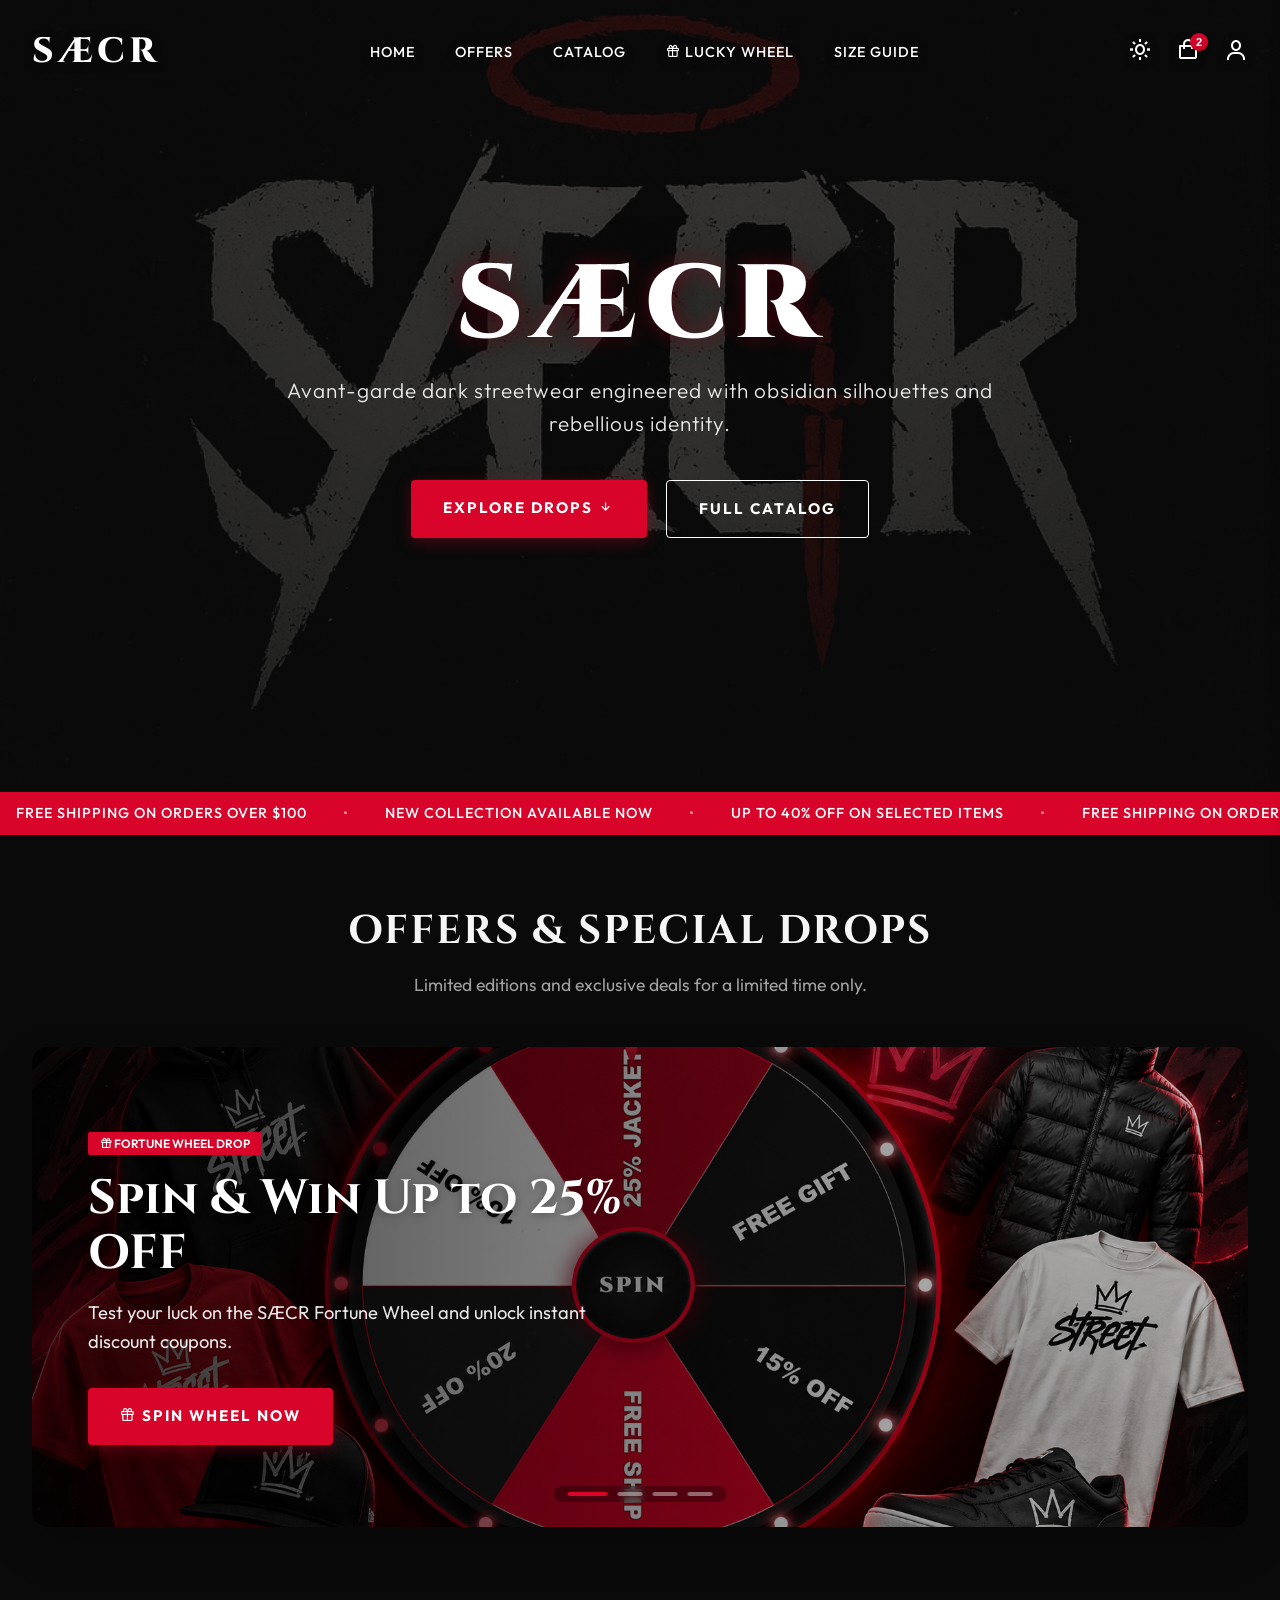
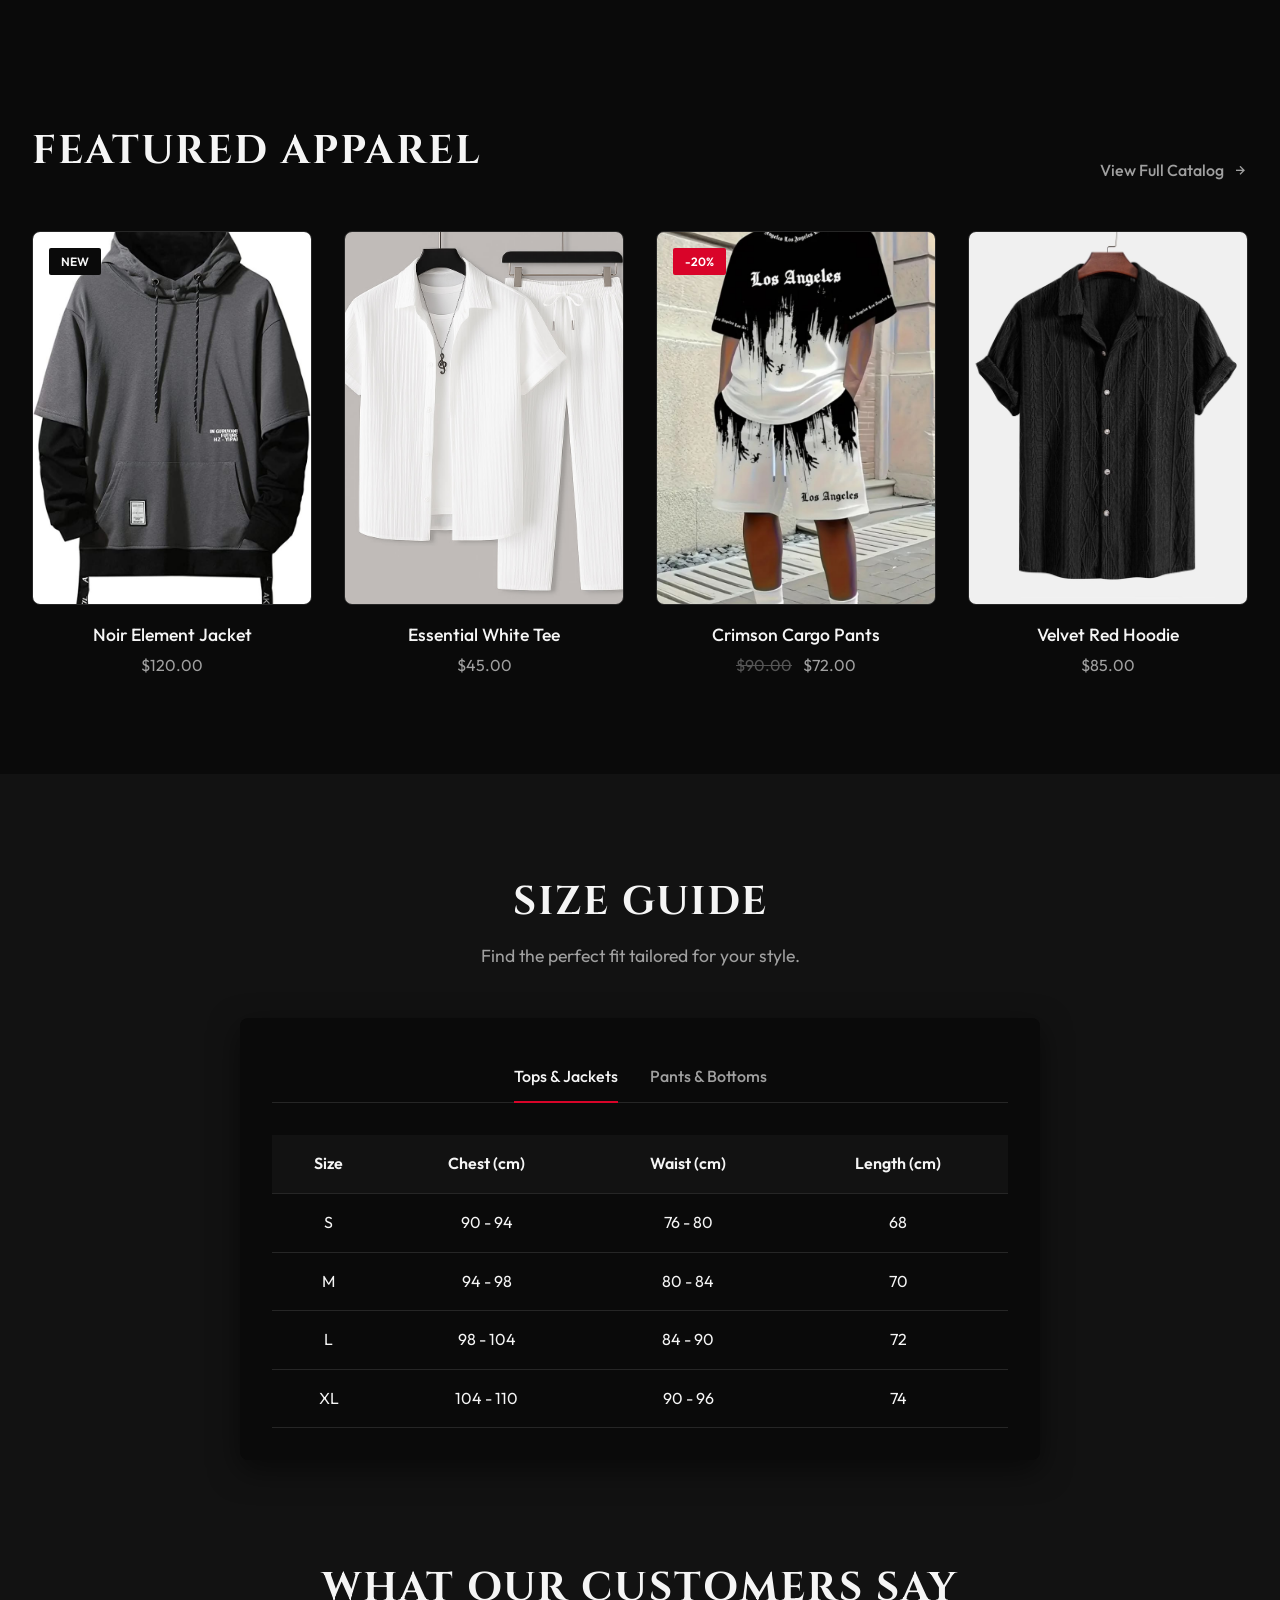
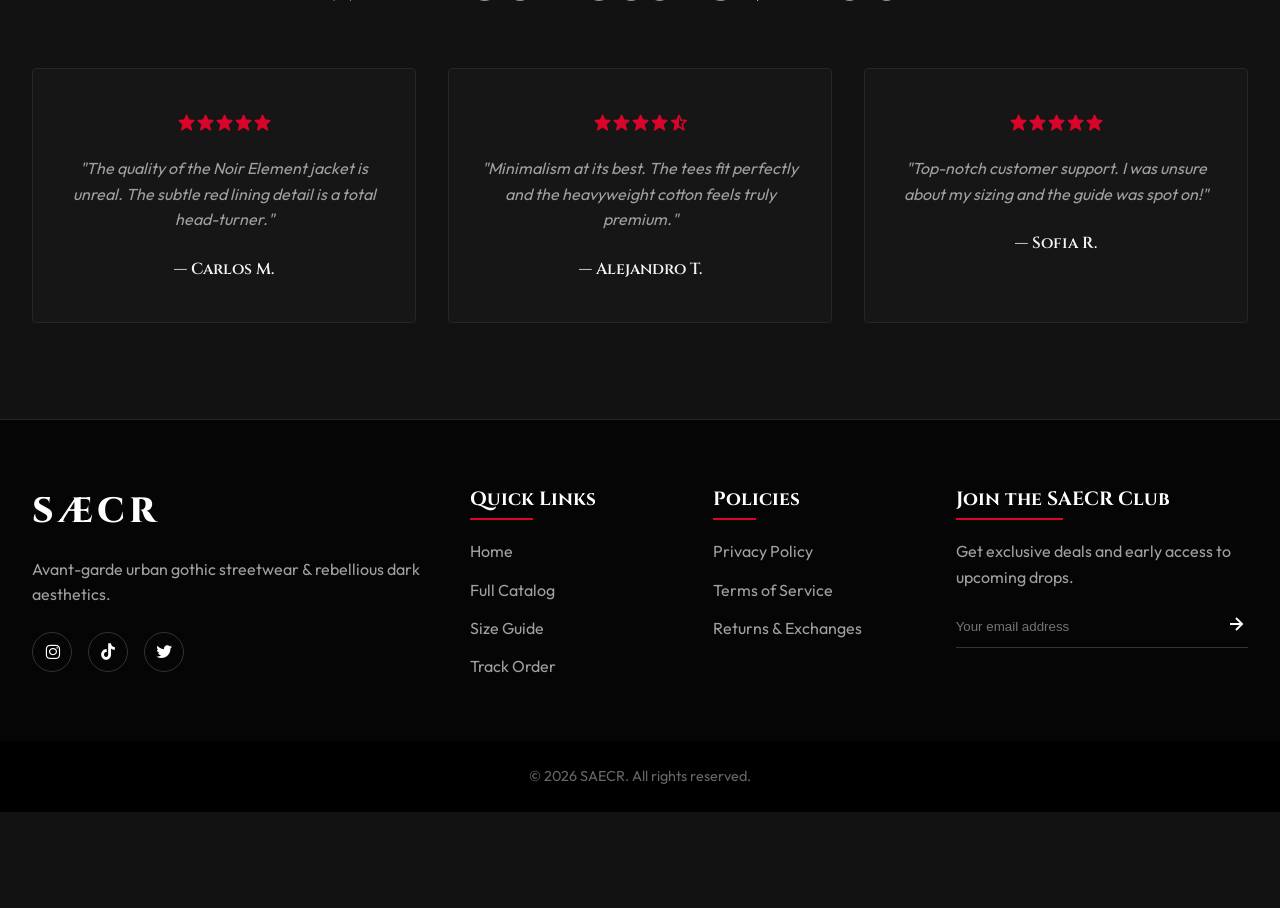
==== commit cfa51d08: "Update ruleta" ====
--- a/index.html
+++ b/index.html
@@ -20,12 +20,12 @@
     <!-- Navigation -->
     <nav class="navbar" id="navbar">
         <div class="nav-container">
-            <a href="#" class="logo gothic-logo">SÆCR</a>
+            <a href="index.html" class="logo gothic-logo">SÆCR</a>
             <ul class="nav-links">
                 <li><a href="#inicio">Home</a></li>
                 <li><a href="#ofertas">Offers</a></li>
+                <li><a href="catalogo.html">Catalog</a></li>
                 <li><a href="ruleta.html"><i class='bx bx-gift'></i> Lucky Wheel</a></li>
-                <li><a href="catalogo.html">Catalog</a></li>
                 <li><a href="tallas.html">Size Guide</a></li>
             </ul>
             <div class="nav-actions">
@@ -53,6 +53,7 @@
             <li><a href="#inicio">Home</a></li>
             <li><a href="#ofertas">Offers</a></li>
             <li><a href="catalogo.html">Catalog</a></li>
+            <li><a href="ruleta.html"><i class='bx bx-gift'></i> Lucky Wheel</a></li>
             <li><a href="tallas.html">Size Guide</a></li>
         </ul>
     </div>
@@ -61,7 +62,6 @@
     <header id="inicio" class="hero-section hero-banner" style="background-image: url('img/baner.jpeg');">
         <div class="hero-overlay"></div>
         <div class="hero-content fade-up">
-            <span class="hero-badge"><i class='bx bx-plus-medical'></i> URBAN GOTHIC COLLECTION</span>
             <h1 class="hero-title gothic-title">SÆCR</h1>
             <p class="hero-subtitle">Avant-garde dark streetwear engineered with obsidian silhouettes and rebellious
                 identity.</p>
@@ -97,7 +97,16 @@
 
             <div class="carousel-wrapper fade-up-scroll">
                 <div class="carousel-container">
-                    <div class="carousel-slide active"
+                    <div class="carousel-slide active" style="background-image: url('img/wheel_promo_banner2.png');">
+                        <div class="carousel-content">
+                            <span class="badge badge-sale"><i class='bx bx-gift'></i> FORTUNE WHEEL DROP</span>
+                            <h2 class="slide-title">Spin & Win Up to 25% OFF</h2>
+                            <p class="slide-subtitle">Test your luck on the SÆCR Fortune Wheel and unlock instant
+                                discount coupons.</p>
+                            <a href="ruleta.html" class="btn btn-primary"><i class='bx bx-gift'></i> Spin Wheel Now</a>
+                        </div>
+                    </div>
+                    <div class="carousel-slide"
                         style="background-image: url('img/6410aaca8434f0db8516faca33340e44.jpg');">
                         <div class="carousel-content">
                             <span class="badge badge-sale">SPECIAL OFFER</span>
@@ -128,6 +137,7 @@
                         <span class="indicator active" data-index="0"></span>
                         <span class="indicator" data-index="1"></span>
                         <span class="indicator" data-index="2"></span>
+                        <span class="indicator" data-index="3"></span>
                     </div>
                 </div>
             </div>
@@ -599,11 +609,7 @@
                     </div>
                 </div>
 
-                <!-- Spin-to-Win Floating Button -->
-                <button class="wheel-floating-btn" id="open-wheel-btn">
-                    <i class='bx bx-gift bx-tada'></i>
-                    <span>Spin & Win OFF!</span>
-                </button>
+
 
                 <!-- Spin-to-Win Wheel Modal -->
                 <div class="modal-overlay" id="wheel-modal-overlay"></div>
--- a/styles.css
+++ b/styles.css
@@ -3982,15 +3982,19 @@
 
 .wheel-pointer {
     position: absolute;
-    top: -20px;
+    top: -26px;
     left: 50%;
     transform: translateX(-50%);
-    z-index: 20;
-    width: 36px;
-    height: 44px;
-    background: linear-gradient(180deg, #ffd700 0%, #d4af37 70%, #b8860b 100%);
-    clip-path: polygon(50% 100%, 0 0, 100% 0);
-    filter: drop-shadow(0 6px 10px rgba(0, 0, 0, 0.6));
+    z-index: 35;
+    width: 34px;
+    height: 64px;
+    background: linear-gradient(180deg, #111111 0%, #d90429 20%, #ef233c 70%, #900018 100%);
+    clip-path: polygon(
+        35% 0%, 65% 0%, 65% 18%, 95% 18%, 95% 26%, 65% 26%,
+        65% 32%, 85% 32%, 50% 100%, 15% 32%, 35% 32%, 35% 26%,
+        5% 26%, 5% 18%, 35% 18%
+    );
+    filter: drop-shadow(0 6px 12px rgba(0, 0, 0, 0.9)) drop-shadow(0 0 14px rgba(217, 4, 41, 0.8));
     transform-origin: 50% 0%;
     transition: transform 0.08s ease;
 }
@@ -4001,15 +4005,16 @@
     top: 4px;
     left: 50%;
     transform: translateX(-50%);
-    width: 12px;
-    height: 12px;
-    border-radius: 50%;
-    background: var(--primary-color);
-    box-shadow: 0 0 8px #ff4d6d;
+    width: 3px;
+    height: 22px;
+    background: #ffffff;
+    box-shadow: 0 0 8px #ffffff;
+    border-radius: 2px;
+    opacity: 0.85;
 }
 
 .wheel-pointer.tick {
-    transform: translateX(-50%) rotate(-14deg) scale(1.1);
+    transform: translateX(-50%) rotate(-14deg) scale(1.15);
 }
 
 .wheel-canvas {
@@ -4032,9 +4037,9 @@
     background: radial-gradient(circle, #1a1a1a 0%, #0a0a0a 100%) !important;
     color: #ffffff !important;
     border: 3px solid var(--primary-color) !important;
-    font-weight: 800 !important;
-    font-size: 1rem !important;
-    font-family: var(--font-primary) !important;
+    font-weight: 900 !important;
+    font-size: 1.05rem !important;
+    font-family: var(--font-gothic), sans-serif !important;
     letter-spacing: 2px !important;
     text-transform: uppercase !important;
     cursor: pointer !important;
